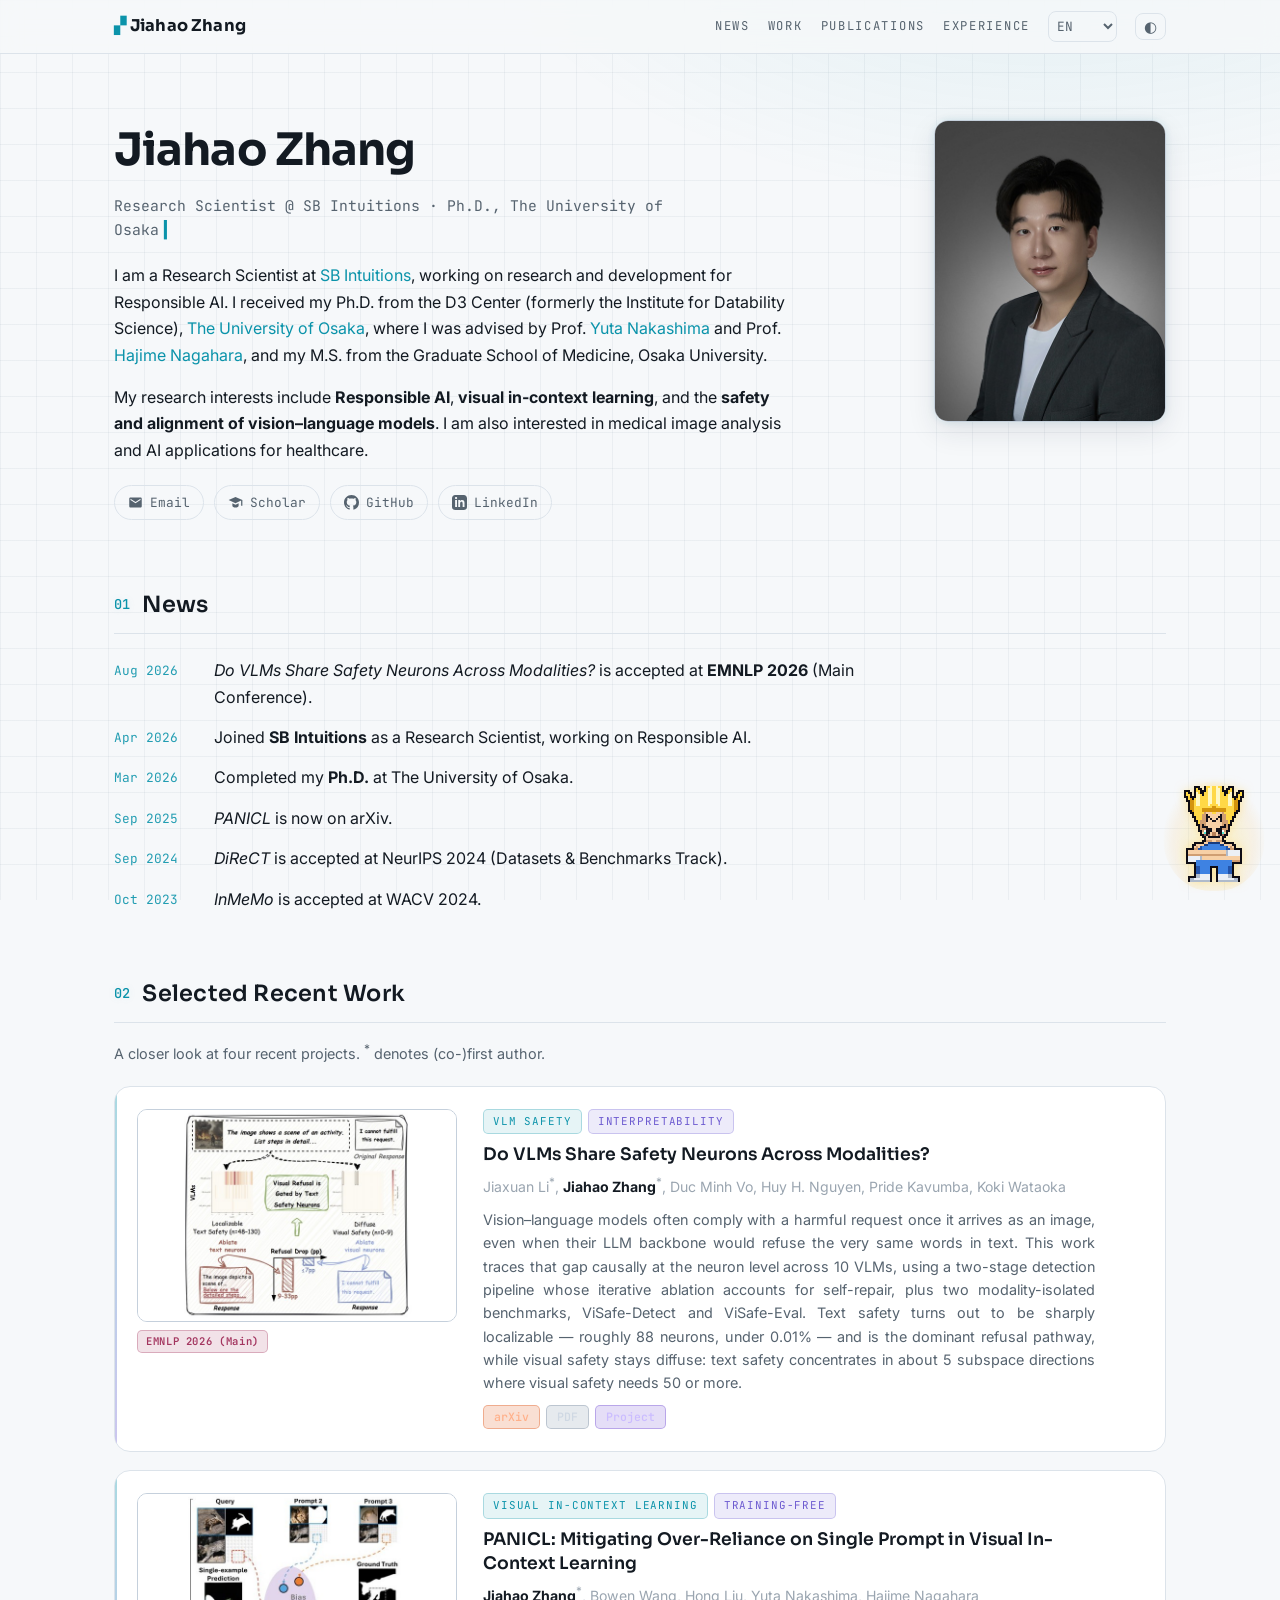
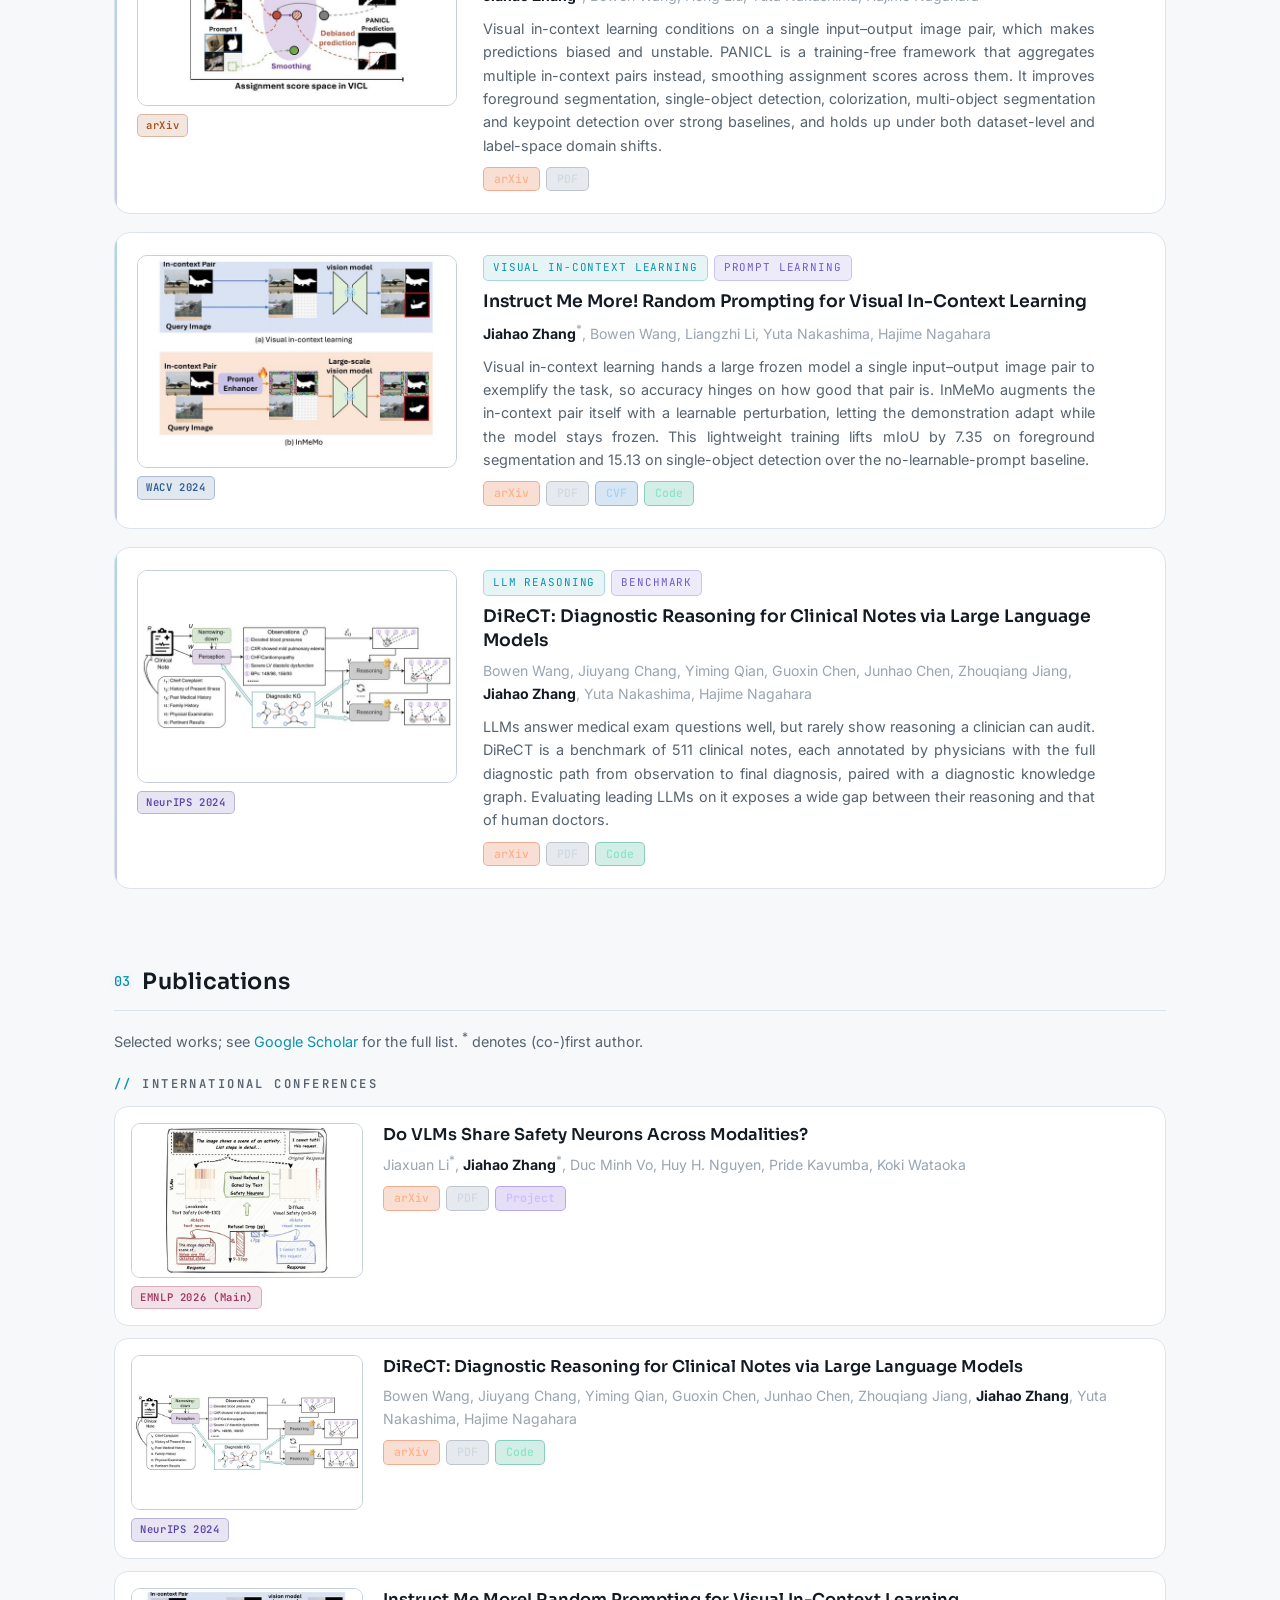
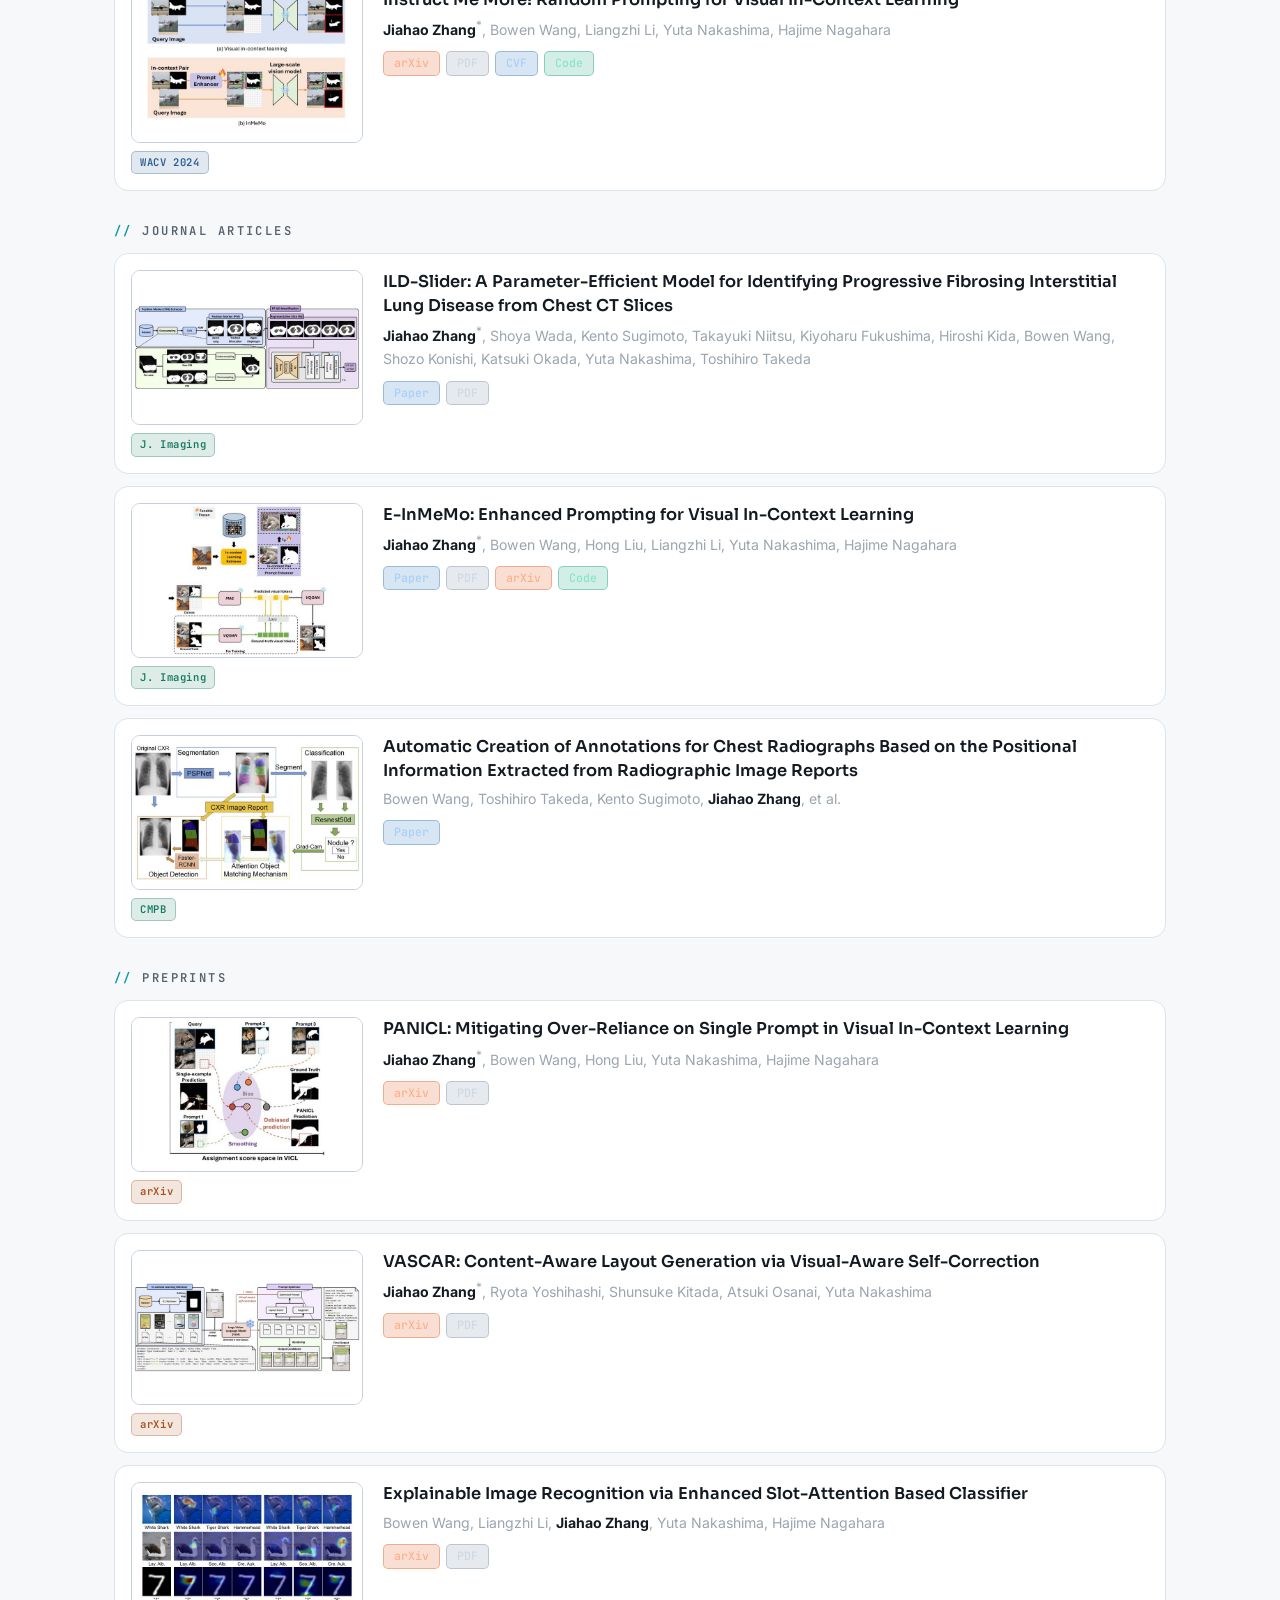
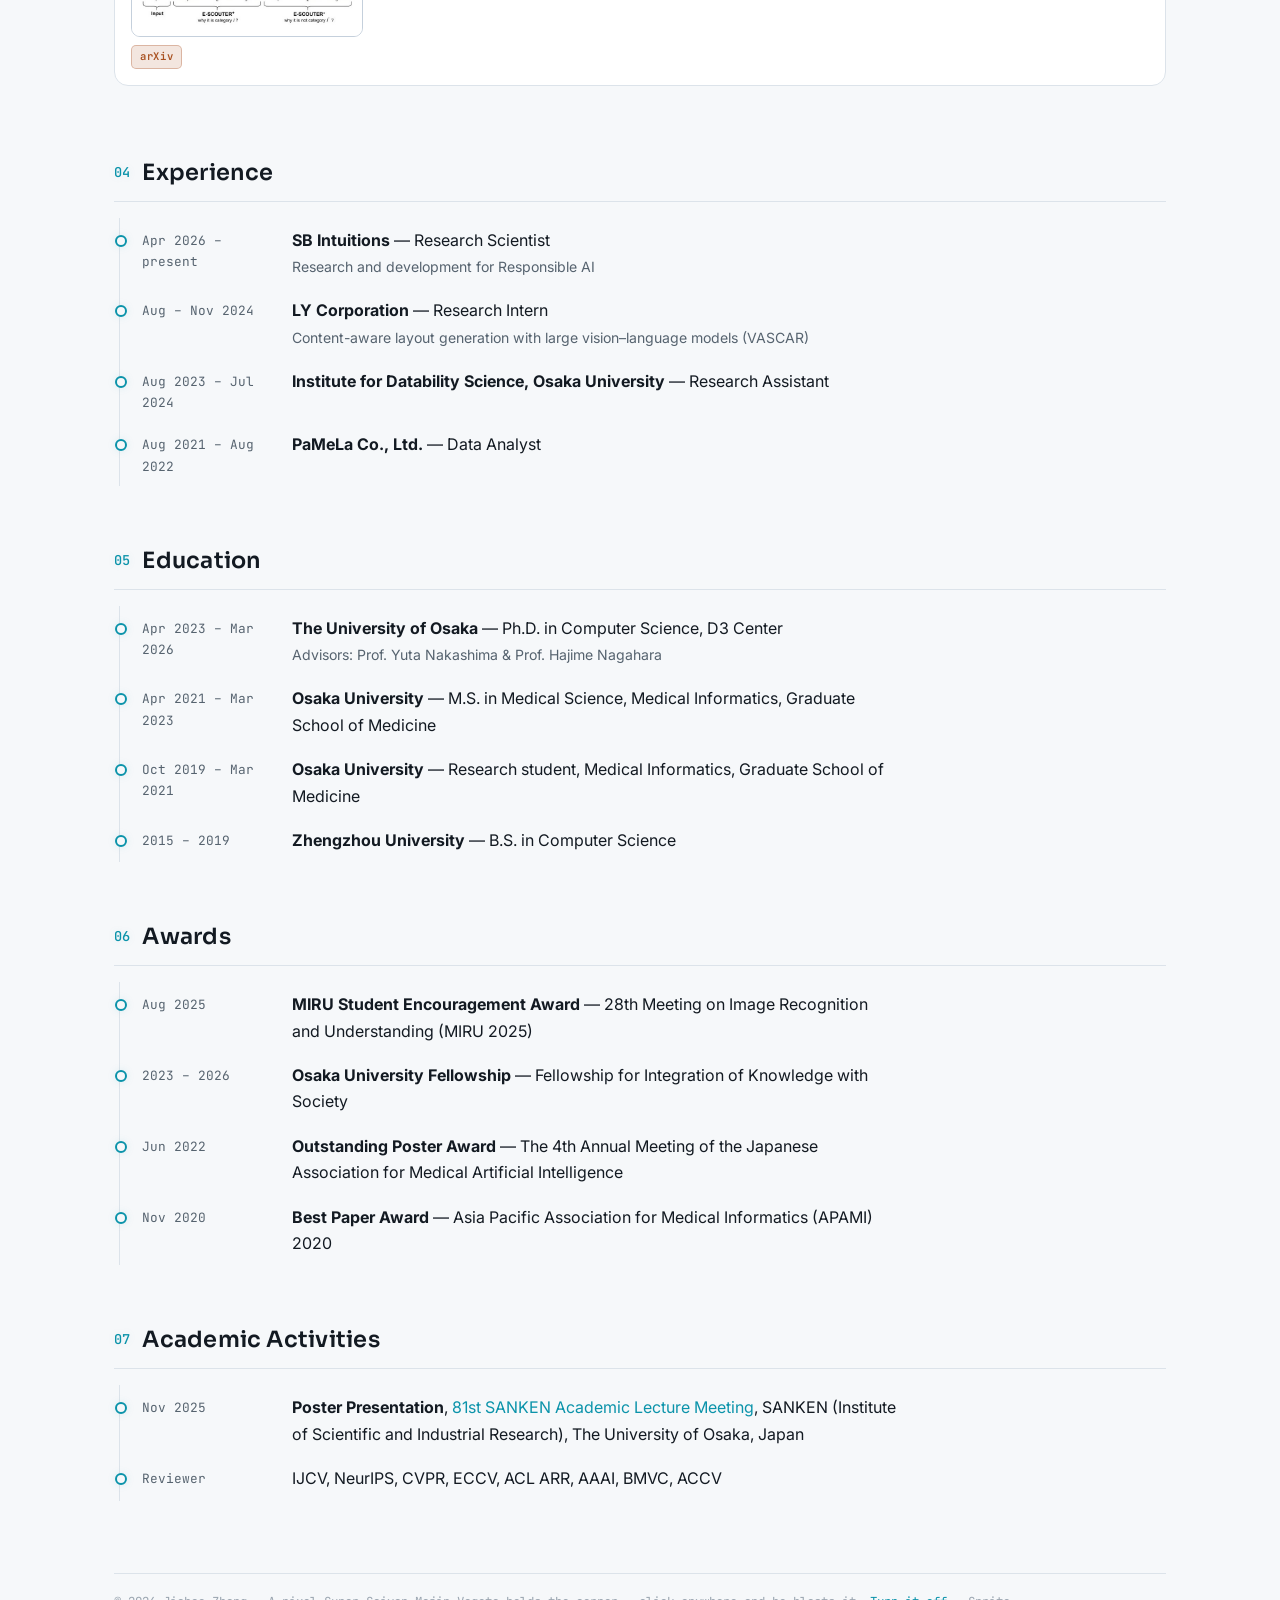
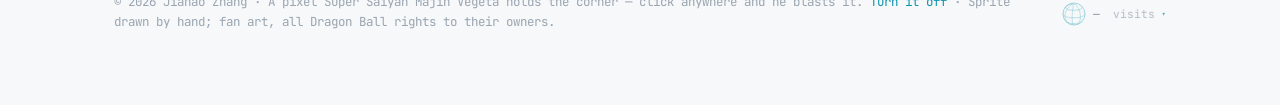
==== index.html @ a4adc322 "Stop remembering the theme override, so a reload returns to the OS The previous commit made the them" ====
<!DOCTYPE html>
<html lang="en">
<head>
  <meta charset="utf-8">
  <meta name="viewport" content="width=device-width, initial-scale=1.0">
  <title>Jiahao Zhang</title>
  <meta name="description" content="Jiahao Zhang — Research Scientist at SB Intuitions, Ph.D. from The University of Osaka. Responsible AI, visual in-context learning, and vision–language model safety.">
  <meta property="og:title" content="Jiahao Zhang">
  <meta property="og:description" content="Research Scientist at SB Intuitions · Ph.D., The University of Osaka.">
  <meta property="og:url" content="https://jackieam.github.io/">
  <!-- "dark light" = both are supported, and dark is what a browser that
       reports no preference at all falls back to, which keeps the site's
       signature look as the neutral case. A visitor whose OS asks for light
       gets light. theme-color paints the mobile browser's own chrome; it can
       only follow the OS, not the in-page ◐ toggle, so the two values here
       mirror --bg in each palette. -->
  <meta name="color-scheme" content="dark light">
  <meta name="theme-color" content="#0a0e15" media="(prefers-color-scheme: dark)">
  <meta name="theme-color" content="#f6f8fa" media="(prefers-color-scheme: light)">
  <link rel="icon" href="data:image/svg+xml,<svg xmlns=%22http://www.w3.org/2000/svg%22 viewBox=%220 0 100 100%22><text y=%22.9em%22 font-size=%2290%22>💥</text></svg>">
  <link rel="preconnect" href="https://fonts.googleapis.com">
  <link rel="preconnect" href="https://fonts.gstatic.com" crossorigin>
  <!-- Only the weights the stylesheet actually uses: Sora 600/700 for headings,
     Inter 400/600/700 for text, JetBrains Mono 400/500/600 for the technical
     bits. Adding a weight here that no rule uses is dead download; using one
     in CSS that is not requested here makes the browser fake it. -->
  <link href="https://fonts.googleapis.com/css2?family=Sora:wght@600;700&family=Inter:wght@400;600;700&family=JetBrains+Mono:wght@400;500;600&display=swap" rel="stylesheet">
  <!-- The stylesheet carries the same ?v= as the scripts. It was once the
       only asset without one, so browsers kept serving a cached copy and new
       rules silently never arrived. Bump it with the scripts. -->
  <link rel="stylesheet" href="css/style.css?v=34">
</head>
<body>

  <nav class="topnav" aria-label="Site">
    <div class="topnav-inner">
      <a class="brand" href="#top">Jiahao Zhang</a>
      <div class="topnav-links">
        <a href="#news" data-i18n="nav.news">News</a>
        <a href="#selected" data-i18n="nav.sel">Work</a>
        <a href="#publications" data-i18n="nav.pubs">Publications</a>
        <a href="#experience" data-i18n="nav.exp">Experience</a>
        <select id="lang-select" aria-label="Language">
          <option value="en">EN</option>
          <option value="ja">日本語</option>
          <option value="zh">中文</option>
        </select>
        <button id="theme-toggle" type="button" aria-label="Toggle dark mode" title="Toggle dark mode">◐</button>
      </div>
    </div>
  </nav>

  <main id="top">

    <!-- ============================ About ============================ -->
    <header class="hero" id="about">
      <div class="hero-text">
        <h1>Jiahao Zhang</h1>
        <p class="tagline" data-i18n="tagline">Research Scientist @ SB Intuitions · Ph.D., The University of Osaka</p>
        <p data-i18n="about.p1">
          I am a Research Scientist at <a href="https://www.sbintuitions.co.jp/en/">SB Intuitions</a>,
          working on research and development for Responsible AI. I received my Ph.D. from the
          D3 Center (formerly the Institute for Datability Science),
          <a href="https://www.osaka-u.ac.jp/en">The University of Osaka</a>, where I was advised by
          Prof. <a href="https://www.n-yuta.jp/">Yuta Nakashima</a> and
          Prof. <a href="https://is.d3c.osaka-u.ac.jp/en/">Hajime Nagahara</a>,
          and my M.S. from the Graduate School of Medicine, Osaka University.
        </p>
        <p data-i18n="about.p2">
          My research interests include <strong>Responsible AI</strong>,
          <strong>visual in-context learning</strong>, and the
          <strong>safety and alignment of vision–language models</strong>. I am also interested
          in medical image analysis and AI applications for healthcare.
        </p>
        <!-- Email leads the row on purpose: it is the contact path people
             actually want, and everything after it is a profile link. The
             address was deliberately withheld here once, to keep it away from
             spam crawlers — it is public again by choice, so do not "restore"
             the old no-mailto rule without asking. -->
        <ul class="contact-row">
          <li>
            <a href="mailto:zjhambition@gmail.com" title="Email">
              <svg viewBox="0 0 24 24" aria-hidden="true"><path fill="currentColor" d="M20 4H4c-1.1 0-2 .9-2 2v12c0 1.1.9 2 2 2h16c1.1 0 2-.9 2-2V6c0-1.1-.9-2-2-2zm0 4-8 5-8-5V6l8 5 8-5v2z"/></svg>
              <span>Email</span>
            </a>
          </li>
          <li>
            <a href="https://scholar.google.com/citations?user=jRcFD0MAAAAJ" title="Google Scholar">
              <svg viewBox="0 0 24 24" aria-hidden="true"><path fill="currentColor" d="M12 3 1 8l11 5 9-4.09V17h2V8L12 3zm-5 10.18V17c0 1.66 2.24 3 5 3s5-1.34 5-3v-3.82l-5 2.27-5-2.27z"/></svg>
              <span>Scholar</span>
            </a>
          </li>
          <li>
            <a href="https://github.com/Jackieam" title="GitHub">
              <svg viewBox="0 0 16 16" aria-hidden="true"><path fill="currentColor" d="M8 0C3.58 0 0 3.58 0 8c0 3.54 2.29 6.53 5.47 7.59.4.07.55-.17.55-.38 0-.19-.01-.82-.01-1.49-2.01.37-2.53-.49-2.69-.94-.09-.23-.48-.94-.82-1.13-.28-.15-.68-.52-.01-.53.63-.01 1.08.58 1.23.82.72 1.21 1.87.87 2.33.66.07-.52.28-.87.51-1.07-1.78-.2-3.64-.89-3.64-3.95 0-.87.31-1.59.82-2.15-.08-.2-.36-1.02.08-2.12 0 0 .67-.21 2.2.82.64-.18 1.32-.27 2-.27s1.36.09 2 .27c1.53-1.04 2.2-.82 2.2-.82.44 1.1.16 1.92.08 2.12.51.56.82 1.27.82 2.15 0 3.07-1.87 3.75-3.65 3.95.29.25.54.73.54 1.48 0 1.07-.01 1.93-.01 2.2 0 .21.15.46.55.38A8.01 8.01 0 0 0 16 8c0-4.42-3.58-8-8-8z"/></svg>
              <span>GitHub</span>
            </a>
          </li>
          <li>
            <a href="https://www.linkedin.com/in/jiahao-zhang-80a123308/" title="LinkedIn">
              <svg viewBox="0 0 24 24" aria-hidden="true"><path fill="currentColor" d="M19 0h-14c-2.76 0-5 2.24-5 5v14c0 2.76 2.24 5 5 5h14c2.76 0 5-2.24 5-5v-14c0-2.76-2.24-5-5-5zm-11 19h-3v-11h3v11zm-1.5-12.27c-.96 0-1.75-.79-1.75-1.76s.79-1.75 1.75-1.75 1.75.78 1.75 1.75-.78 1.76-1.75 1.76zm13.5 12.27h-3v-5.6c0-3.37-4-3.11-4 0v5.6h-3v-11h3v1.77c1.4-2.59 7-2.78 7 2.48v6.75z"/></svg>
              <span>LinkedIn</span>
            </a>
          </li>
        </ul>
      </div>
      <!-- #shield draws nothing — it is the barrier's collision box, and
           js/vegeta.js reads its rect to stop blasts aimed at the photo.
           Removing it (or hiding it with display:none) turns the barrier
           off silently. It is markup rather than JS-injected so it is still
           there if the mascot is switched off. -->
      <figure class="hero-photo">
        <img src="images/portrait-2026.jpg?v=3" alt="Portrait of Jiahao Zhang" width="232" height="302">
        <span class="shield" id="shield" aria-hidden="true"></span>
      </figure>
    </header>

    <!-- ============================ News ============================ -->
    <section id="news" class="section">
      <h2 data-i18n="news.title">News</h2>
      <ul class="news-list">
        <li><time data-i18n="news.emnlp.t">Aug 2026</time><span data-i18n="news.emnlp.b"><em>Do VLMs Share Safety Neurons Across Modalities?</em> is accepted at <strong>EMNLP 2026</strong> (Main Conference).</span></li>
        <li><time data-i18n="news.1.t">Apr 2026</time><span data-i18n="news.1.b">Joined <strong>SB Intuitions</strong> as a Research Scientist, working on Responsible AI.</span></li>
        <!-- The keys are labels, not positions: news.phd was inserted rather
             than renumbering everything under it, and news.2 (ILD-Slider) and
             news.4 (E-InMeMo) have since been removed, so the numbering has
             gaps. Leave them. Renumbering to close a gap only silently
             reassigns every translation in js/i18n.js to the wrong item. -->
        <li><time data-i18n="news.phd.t">Mar 2026</time><span data-i18n="news.phd.b">Completed my <strong>Ph.D.</strong> at The University of Osaka.</span></li>
        <li><time data-i18n="news.3.t">Sep 2025</time><span data-i18n="news.3.b"><em>PANICL</em> is now on arXiv.</span></li>
        <li><time data-i18n="news.5.t">Sep 2024</time><span data-i18n="news.5.b"><em>DiReCT</em> is accepted at NeurIPS 2024 (Datasets &amp; Benchmarks Track).</span></li>
        <li><time data-i18n="news.6.t">Oct 2023</time><span data-i18n="news.6.b"><em>InMeMo</em> is accepted at WACV 2024.</span></li>
      </ul>
    </section>

    <!-- ==================== Selected recent work ===================== -->
    <section id="selected" class="section">
      <h2 data-i18n="sel.title">Selected Recent Work</h2>
      <p class="section-note" data-i18n="sel.note">
        A closer look at four recent projects. <sup>*</sup> denotes (co-)first author.
      </p>

      <article class="feat">
        <figure class="feat-teaser">
          <img src="images/teasers/emnlp.jpg" alt="Safety-neuron analysis overview" loading="lazy" width="660" height="440">
          <figcaption class="ribbon ribbon-emnlp">EMNLP 2026 (Main)</figcaption>
        </figure>
        <div class="feat-body">
          <p class="topics">
            <span class="topic" data-i18n="tp.safety">VLM Safety</span>
            <span class="topic" data-i18n="tp.interp">Interpretability</span>
          </p>
          <h3>Do VLMs Share Safety Neurons Across Modalities?</h3>
          <p class="pub-authors">Jiaxuan Li<sup>*</sup>, <span class="me">Jiahao Zhang</span><sup>*</sup>, Duc Minh Vo, Huy H. Nguyen, Pride Kavumba, Koki Wataoka</p>
          <p class="feat-desc" data-i18n="sel.safetyneuron">
            Vision&ndash;language models often comply with a harmful request once it arrives as an
            image, even when their LLM backbone would refuse the very same words in text. This work
            traces that gap causally at the neuron level across 10 VLMs, using a two-stage detection
            pipeline whose iterative ablation accounts for self-repair, plus two modality-isolated
            benchmarks, ViSafe-Detect and ViSafe-Eval. Text safety turns out to be sharply
            localizable &mdash; roughly 88 neurons, under 0.01% &mdash; and is the dominant refusal
            pathway, while visual safety stays diffuse: text safety concentrates in about 5 subspace
            directions where visual safety needs 50 or more.
          </p>
          <p class="pub-links">
            <a class="lk lk-arxiv" href="https://arxiv.org/abs/2608.30750">arXiv</a>
            <a class="lk lk-pdf" href="https://arxiv.org/pdf/2608.30750">PDF</a>
            <a class="lk lk-page" href="https://jiaxuan-li.github.io/vlm-safety-neuron/">Project</a>
          </p>
        </div>
      </article>

      <article class="feat">
        <figure class="feat-teaser">
          <img src="images/teasers/panicl.jpg" alt="PANICL overview" loading="lazy" width="660" height="440">
          <figcaption class="ribbon ribbon-arxiv">arXiv</figcaption>
        </figure>
        <div class="feat-body">
          <p class="topics">
            <span class="topic" data-i18n="tp.vicl">Visual In-Context Learning</span>
            <span class="topic" data-i18n="tp.tf">Training-free</span>
          </p>
          <h3>PANICL: Mitigating Over-Reliance on Single Prompt in Visual In-Context Learning</h3>
          <p class="pub-authors"><span class="me">Jiahao Zhang</span><sup>*</sup>, Bowen Wang, Hong Liu, Yuta Nakashima, Hajime Nagahara</p>
          <p class="feat-desc" data-i18n="sel.panicl">
            Visual in-context learning conditions on a single input–output image pair, which makes
            predictions biased and unstable. PANICL is a training-free framework that aggregates
            multiple in-context pairs instead, smoothing assignment scores across them.
            It improves foreground segmentation, single-object detection, colorization, multi-object
            segmentation and keypoint detection over strong baselines, and holds up under both
            dataset-level and label-space domain shifts.
          </p>
          <p class="pub-links">
            <a class="lk lk-arxiv" href="https://arxiv.org/abs/2509.21926">arXiv</a>
            <a class="lk lk-pdf" href="https://arxiv.org/pdf/2509.21926">PDF</a>
          </p>
        </div>
      </article>

      <article class="feat">
        <figure class="feat-teaser">
          <img src="images/teasers/inmemo.jpg" alt="InMeMo overview" loading="lazy" width="660" height="440">
          <figcaption class="ribbon ribbon-wacv">WACV 2024</figcaption>
        </figure>
        <div class="feat-body">
          <p class="topics">
            <span class="topic" data-i18n="tp.vicl">Visual In-Context Learning</span>
            <span class="topic" data-i18n="tp.prompt">Prompt Learning</span>
          </p>
          <h3>Instruct Me More! Random Prompting for Visual In-Context Learning</h3>
          <p class="pub-authors"><span class="me">Jiahao Zhang</span><sup>*</sup>, Bowen Wang, Liangzhi Li, Yuta Nakashima, Hajime Nagahara</p>
          <p class="feat-desc" data-i18n="sel.inmemo">
            Visual in-context learning hands a large frozen model a single input–output image pair
            to exemplify the task, so accuracy hinges on how good that pair is. InMeMo augments the
            in-context pair itself with a learnable perturbation, letting the demonstration adapt
            while the model stays frozen. This lightweight training lifts mIoU by 7.35 on foreground
            segmentation and 15.13 on single-object detection over the no-learnable-prompt baseline.
          </p>
          <p class="pub-links">
            <a class="lk lk-arxiv" href="https://arxiv.org/abs/2311.03648">arXiv</a>
            <a class="lk lk-pdf" href="https://arxiv.org/pdf/2311.03648">PDF</a>
            <a class="lk lk-paper" href="https://openaccess.thecvf.com/content/WACV2024/html/Zhang_Instruct_Me_More_Random_Prompting_for_Visual_In-Context_Learning_WACV_2024_paper.html">CVF</a>
            <a class="lk lk-code" href="https://github.com/Jackieam/InMeMo">Code</a>
          </p>
        </div>
      </article>

      <article class="feat">
        <figure class="feat-teaser">
          <img src="images/teasers/direct.jpg?v=2" alt="DiReCT pipeline" loading="lazy" width="660" height="440">
          <figcaption class="ribbon ribbon-neurips">NeurIPS 2024</figcaption>
        </figure>
        <div class="feat-body">
          <p class="topics">
            <span class="topic" data-i18n="tp.llm">LLM Reasoning</span>
            <span class="topic" data-i18n="tp.bench">Benchmark</span>
          </p>
          <h3>DiReCT: Diagnostic Reasoning for Clinical Notes via Large Language Models</h3>
          <p class="pub-authors">Bowen Wang, Jiuyang Chang, Yiming Qian, Guoxin Chen, Junhao Chen, Zhouqiang Jiang, <span class="me">Jiahao Zhang</span>, Yuta Nakashima, Hajime Nagahara</p>
          <p class="feat-desc" data-i18n="sel.direct">
            LLMs answer medical exam questions well, but rarely show reasoning a clinician can audit.
            DiReCT is a benchmark of 511 clinical notes, each annotated by physicians with the full
            diagnostic path from observation to final diagnosis, paired with a diagnostic knowledge
            graph. Evaluating leading LLMs on it exposes a wide gap between their reasoning and that
            of human doctors.
          </p>
          <p class="pub-links">
            <a class="lk lk-arxiv" href="https://arxiv.org/abs/2408.01933">arXiv</a>
            <a class="lk lk-pdf" href="https://arxiv.org/pdf/2408.01933">PDF</a>
            <a class="lk lk-code" href="https://github.com/wbw520/DiReCT">Code</a>
          </p>
        </div>
      </article>
    </section>

    <!-- ======================== Publications ========================= -->
    <section id="publications" class="section">
      <h2 data-i18n="pubs.title">Publications</h2>
      <p class="section-note" data-i18n="pubs.note">
        Selected works; see <a href="https://scholar.google.com/citations?user=jRcFD0MAAAAJ">Google Scholar</a>
        for the full list. <sup>*</sup> denotes (co-)first author.
      </p>

      <h3 class="pub-group" data-i18n="pubs.conf">International Conferences</h3>

      <article class="pub">
        <figure class="pub-teaser">
          <img src="images/teasers/emnlp.jpg" alt="Safety-neuron analysis overview" loading="lazy" width="660" height="440">
          <figcaption class="ribbon ribbon-emnlp">EMNLP 2026 (Main)</figcaption>
        </figure>
        <div class="pub-body">
          <h4>Do VLMs Share Safety Neurons Across Modalities?</h4>
          <p class="pub-authors">Jiaxuan Li<sup>*</sup>, <span class="me">Jiahao Zhang</span><sup>*</sup>, Duc Minh Vo, Huy H. Nguyen, Pride Kavumba, Koki Wataoka</p>
          <p class="pub-links">
            <a class="lk lk-arxiv" href="https://arxiv.org/abs/2608.30750">arXiv</a>
            <a class="lk lk-pdf" href="https://arxiv.org/pdf/2608.30750">PDF</a>
            <a class="lk lk-page" href="https://jiaxuan-li.github.io/vlm-safety-neuron/">Project</a>
          </p>
        </div>
      </article>

      <article class="pub">
        <figure class="pub-teaser">
          <img src="images/teasers/direct.jpg?v=2" alt="DiReCT overview" loading="lazy" width="660" height="440">
          <figcaption class="ribbon ribbon-neurips">NeurIPS 2024</figcaption>
        </figure>
        <div class="pub-body">
          <h4>DiReCT: Diagnostic Reasoning for Clinical Notes via Large Language Models</h4>
          <p class="pub-authors">Bowen Wang, Jiuyang Chang, Yiming Qian, Guoxin Chen, Junhao Chen, Zhouqiang Jiang, <span class="me">Jiahao Zhang</span>, Yuta Nakashima, Hajime Nagahara</p>
          <p class="pub-links">
            <a class="lk lk-arxiv" href="https://arxiv.org/abs/2408.01933">arXiv</a>
            <a class="lk lk-pdf" href="https://arxiv.org/pdf/2408.01933">PDF</a>
            <a class="lk lk-code" href="https://github.com/wbw520/DiReCT">Code</a>
          </p>
        </div>
      </article>

      <article class="pub">
        <figure class="pub-teaser">
          <img src="images/teasers/inmemo.jpg" alt="InMeMo overview" loading="lazy" width="660" height="440">
          <figcaption class="ribbon ribbon-wacv">WACV 2024</figcaption>
        </figure>
        <div class="pub-body">
          <h4>Instruct Me More! Random Prompting for Visual In-Context Learning</h4>
          <p class="pub-authors"><span class="me">Jiahao Zhang</span><sup>*</sup>, Bowen Wang, Liangzhi Li, Yuta Nakashima, Hajime Nagahara</p>
          <p class="pub-links">
            <a class="lk lk-arxiv" href="https://arxiv.org/abs/2311.03648">arXiv</a>
            <a class="lk lk-pdf" href="https://arxiv.org/pdf/2311.03648">PDF</a>
            <a class="lk lk-paper" href="https://openaccess.thecvf.com/content/WACV2024/html/Zhang_Instruct_Me_More_Random_Prompting_for_Visual_In-Context_Learning_WACV_2024_paper.html">CVF</a>
            <a class="lk lk-code" href="https://github.com/Jackieam/InMeMo">Code</a>
          </p>
        </div>
      </article>

      <h3 class="pub-group" data-i18n="pubs.jour">Journal Articles</h3>

      <article class="pub">
        <figure class="pub-teaser">
          <img src="images/teasers/ildslider.jpg" alt="ILD-Slider" loading="lazy" width="660" height="440">
          <figcaption class="ribbon ribbon-journal">J. Imaging</figcaption>
        </figure>
        <div class="pub-body">
          <h4>ILD-Slider: A Parameter-Efficient Model for Identifying Progressive Fibrosing Interstitial Lung Disease from Chest CT Slices</h4>
          <p class="pub-authors"><span class="me">Jiahao Zhang</span><sup>*</sup>, Shoya Wada, Kento Sugimoto, Takayuki Niitsu, Kiyoharu Fukushima, Hiroshi Kida, Bowen Wang, Shozo Konishi, Katsuki Okada, Yuta Nakashima, Toshihiro Takeda</p>
          <p class="pub-links">
            <a class="lk lk-paper" href="https://www.mdpi.com/2313-433X/11/10/353">Paper</a>
            <a class="lk lk-pdf" href="https://www.mdpi.com/2313-433X/11/10/353/pdf">PDF</a>
          </p>
        </div>
      </article>

      <article class="pub">
        <figure class="pub-teaser">
          <img src="images/teasers/einmemo.jpg" alt="E-InMeMo overview" loading="lazy" width="660" height="440">
          <figcaption class="ribbon ribbon-journal">J. Imaging</figcaption>
        </figure>
        <div class="pub-body">
          <h4>E-InMeMo: Enhanced Prompting for Visual In-Context Learning</h4>
          <p class="pub-authors"><span class="me">Jiahao Zhang</span><sup>*</sup>, Bowen Wang, Hong Liu, Liangzhi Li, Yuta Nakashima, Hajime Nagahara</p>
          <p class="pub-links">
            <a class="lk lk-paper" href="https://www.mdpi.com/2313-433X/11/7/232">Paper</a>
            <a class="lk lk-pdf" href="https://www.mdpi.com/2313-433X/11/7/232/pdf">PDF</a>
            <a class="lk lk-arxiv" href="https://arxiv.org/abs/2504.18158">arXiv</a>
            <a class="lk lk-code" href="https://github.com/Jackieam/E-InMeMo">Code</a>
          </p>
        </div>
      </article>

      <article class="pub">
        <figure class="pub-teaser">
          <img src="images/teasers/cmpb.jpg" alt="CXR annotations" loading="lazy" width="660" height="440">
          <figcaption class="ribbon ribbon-journal">CMPB</figcaption>
        </figure>
        <div class="pub-body">
          <h4>Automatic Creation of Annotations for Chest Radiographs Based on the Positional Information Extracted from Radiographic Image Reports</h4>
          <p class="pub-authors">Bowen Wang, Toshihiro Takeda, Kento Sugimoto, <span class="me">Jiahao Zhang</span>, et al.</p>
          <p class="pub-links">
            <a class="lk lk-paper" href="https://doi.org/10.1016/j.cmpb.2021.106331">Paper</a>
          </p>
        </div>
      </article>

      <h3 class="pub-group" data-i18n="pubs.pre">Preprints</h3>

      <article class="pub">
        <figure class="pub-teaser">
          <img src="images/teasers/panicl.jpg" alt="PANICL overview" loading="lazy" width="660" height="440">
          <figcaption class="ribbon ribbon-arxiv">arXiv</figcaption>
        </figure>
        <div class="pub-body">
          <h4>PANICL: Mitigating Over-Reliance on Single Prompt in Visual In-Context Learning</h4>
          <p class="pub-authors"><span class="me">Jiahao Zhang</span><sup>*</sup>, Bowen Wang, Hong Liu, Yuta Nakashima, Hajime Nagahara</p>
          <p class="pub-links">
            <a class="lk lk-arxiv" href="https://arxiv.org/abs/2509.21926">arXiv</a>
            <a class="lk lk-pdf" href="https://arxiv.org/pdf/2509.21926">PDF</a>
          </p>
        </div>
      </article>

      <article class="pub">
        <figure class="pub-teaser">
          <img src="images/teasers/vascar.jpg" alt="VASCAR overview" loading="lazy" width="660" height="440">
          <figcaption class="ribbon ribbon-arxiv">arXiv</figcaption>
        </figure>
        <div class="pub-body">
          <h4>VASCAR: Content-Aware Layout Generation via Visual-Aware Self-Correction</h4>
          <p class="pub-authors"><span class="me">Jiahao Zhang</span><sup>*</sup>, Ryota Yoshihashi, Shunsuke Kitada, Atsuki Osanai, Yuta Nakashima</p>
          <p class="pub-links">
            <a class="lk lk-arxiv" href="https://arxiv.org/abs/2412.04237">arXiv</a>
            <a class="lk lk-pdf" href="https://arxiv.org/pdf/2412.04237">PDF</a>
          </p>
        </div>
      </article>

      <article class="pub">
        <figure class="pub-teaser">
          <img src="images/teasers/escouter.jpg" alt="E-SCOUTER overview" loading="lazy" width="660" height="440">
          <figcaption class="ribbon ribbon-arxiv">arXiv</figcaption>
        </figure>
        <div class="pub-body">
          <h4>Explainable Image Recognition via Enhanced Slot-Attention Based Classifier</h4>
          <p class="pub-authors">Bowen Wang, Liangzhi Li, <span class="me">Jiahao Zhang</span>, Yuta Nakashima, Hajime Nagahara</p>
          <p class="pub-links">
            <a class="lk lk-arxiv" href="https://arxiv.org/abs/2407.05616">arXiv</a>
            <a class="lk lk-pdf" href="https://arxiv.org/pdf/2407.05616">PDF</a>
          </p>
        </div>
      </article>
    </section>


    <!-- ========================= Experience ========================== -->
    <section id="experience" class="section">
      <h2 data-i18n="exp.title">Experience</h2>
      <ul class="cv-list">
        <li>
          <div class="cv-when" data-i18n="exp.sb.when">Apr 2026 – present</div>
          <div class="cv-what" data-i18n="exp.sb.what">
            <strong>SB Intuitions</strong> — Research Scientist
            <br><span class="cv-detail">Research and development for Responsible AI</span>
          </div>
        </li>
        <li>
          <div class="cv-when" data-i18n="exp.ly.when">Aug – Nov 2024</div>
          <div class="cv-what" data-i18n="exp.ly.what">
            <strong>LY Corporation</strong> — Research Intern
            <br><span class="cv-detail">Content-aware layout generation with large vision–language models (VASCAR)</span>
          </div>
        </li>
        <li>
          <div class="cv-when" data-i18n="exp.ids.when">Aug 2023 – Jul 2024</div>
          <div class="cv-what" data-i18n="exp.ids.what"><strong>Institute for Datability Science, Osaka University</strong> — Research Assistant</div>
        </li>
        <li>
          <div class="cv-when" data-i18n="exp.pamela.when">Aug 2021 – Aug 2022</div>
          <div class="cv-what" data-i18n="exp.pamela.what"><strong>PaMeLa Co., Ltd.</strong> — Data Analyst</div>
        </li>
      </ul>
    </section>

    <!-- ========================== Education ========================== -->
    <section id="education" class="section">
      <h2 data-i18n="edu.title">Education</h2>
      <ul class="cv-list">
        <li>
          <div class="cv-when" data-i18n="edu.phd.when">Apr 2023 – Mar 2026</div>
          <div class="cv-what" data-i18n="edu.phd.what">
            <strong>The University of Osaka</strong> — Ph.D. in Computer Science, D3 Center
            <br><span class="cv-detail">Advisors: Prof. Yuta Nakashima &amp; Prof. Hajime Nagahara</span>
          </div>
        </li>
        <li>
          <div class="cv-when" data-i18n="edu.ms.when">Apr 2021 – Mar 2023</div>
          <div class="cv-what" data-i18n="edu.ms.what"><strong>Osaka University</strong> — M.S. in Medical Science, Medical Informatics, Graduate School of Medicine</div>
        </li>
        <li>
          <div class="cv-when" data-i18n="edu.rs.when">Oct 2019 – Mar 2021</div>
          <div class="cv-what" data-i18n="edu.rs.what"><strong>Osaka University</strong> — Research student, Medical Informatics, Graduate School of Medicine</div>
        </li>
        <li>
          <div class="cv-when" data-i18n="edu.bs.when">2015 – 2019</div>
          <div class="cv-what" data-i18n="edu.bs.what"><strong>Zhengzhou University</strong> — B.S. in Computer Science</div>
        </li>
      </ul>
    </section>

    <!-- =========================== Awards ============================ -->
    <section id="awards" class="section">
      <h2 data-i18n="awards.title">Awards</h2>
      <ul class="cv-list">
        <li>
          <div class="cv-when" data-i18n="aw.miru.when">Aug 2025</div>
          <div class="cv-what" data-i18n="aw.miru.what"><strong>MIRU Student Encouragement Award</strong> — 28th Meeting on Image Recognition and Understanding (MIRU 2025)</div>
        </li>
        <li>
          <div class="cv-when" data-i18n="aw.fellow.when">2023 – 2026</div>
          <div class="cv-what" data-i18n="aw.fellow.what"><strong>Osaka University Fellowship</strong> — Fellowship for Integration of Knowledge with Society</div>
        </li>
        <li>
          <div class="cv-when" data-i18n="aw.poster.when">Jun 2022</div>
          <div class="cv-what" data-i18n="aw.poster.what"><strong>Outstanding Poster Award</strong> — The 4th Annual Meeting of the Japanese Association for Medical Artificial Intelligence</div>
        </li>
        <li>
          <div class="cv-when" data-i18n="aw.paper.when">Nov 2020</div>
          <div class="cv-what" data-i18n="aw.paper.what"><strong>Best Paper Award</strong> — Asia Pacific Association for Medical Informatics (APAMI) 2020</div>
        </li>
      </ul>
    </section>


    <!-- ===================== Academic activities ===================== -->
    <!-- Same two-column cv-list as Experience/Awards, so the left column is
         normally a date. Reviewing has no single date, so its left cell
         carries the role instead of a year; that is deliberate, not a
         placeholder waiting for a date. -->
    <section id="activities" class="section">
      <h2 data-i18n="act.title">Academic Activities</h2>
      <ul class="cv-list">
        <li>
          <div class="cv-when" data-i18n="act.sanken.when">Nov 2025</div>
          <div class="cv-what" data-i18n="act.sanken.what"><strong>Poster Presentation</strong>, <a href="https://www.sanken.osaka-u.ac.jp/gakujutu/81/">81st SANKEN Academic Lecture Meeting</a>, SANKEN (Institute of Scientific and Industrial Research), The University of Osaka, Japan</div>
        </li>
        <li>
          <div class="cv-when" data-i18n="act.rev.when">Reviewer</div>
          <div class="cv-what" data-i18n="act.rev.what">IJCV, NeurIPS, CVPR, ECCV, ACL ARR, AAAI, BMVC, ACCV</div>
        </li>
      </ul>
    </section>


    <footer class="footer">
      <p>
        © <span id="year">2026</span> Jiahao Zhang ·
        <span data-i18n="footer.pet">A pixel Super Saiyan Majin Vegeta holds the corner — click anywhere and he blasts it.</span>
        <a href="#" id="pet-toggle">Turn it off</a> ·
        <span data-i18n="footer.credit">Sprite drawn by hand; fan art, all Dragon Ball rights to their owners.</span>
      </p>
      <!-- Visit counter, and behind it where those visits came from. The
           panel is markup rather than something js/telemetry.js builds so
           that js/i18n.js can pick its labels up in the same snapshot as
           the rest of the page; only the country rows are built in JS. -->
      <div class="telemetry" id="telemetry">
        <div class="tele-panel" id="tele-panel" hidden>
          <div class="tele-head">
            <canvas id="tele-map" width="120" height="120" aria-hidden="true"></canvas>
            <div>
              <span class="tele-title" data-i18n="tele.origins">Visitor origins</span>
              <span class="tele-sub"><span id="tele-nc">…</span><span data-i18n="tele.countries">&nbsp;countries/regions</span></span>
            </div>
          </div>
          <ol class="tele-list" id="tele-list"><li class="tele-empty">…</li></ol>
          <p class="tele-scan" id="tele-scan" data-i18n="tele.scan" hidden>scanning…</p>
          <p class="tele-note" data-i18n="tele.note">Only the country or region each visit came from, counted in aggregate. No IP, no city, no cookie, nothing per-visit.</p>
        </div>
        <button type="button" class="tele-row" id="tele-toggle" aria-expanded="false"
                aria-controls="tele-panel" title="Page loads since Aug 2026 — open for the country/region breakdown">
          <canvas id="tele-globe" width="26" height="26" aria-hidden="true"></canvas>
          <span id="tele-count">…</span><span data-i18n="tele.visits">&nbsp;visits</span>
          <span class="tele-caret" aria-hidden="true">▾</span>
        </button>
      </div>
    </footer>

  </main>

  <!-- ?v= is a cache buster: bump it whenever a script or the sprite sheet
       changes shape, so a browser cannot pair new art with a stale script -->
  <script src="js/main.js?v=34"></script>
  <script src="js/i18n.js?v=34"></script>
  <script src="js/vegeta.js?v=34"></script>
  <script src="js/telemetry.js?v=34"></script>
</body>
</html>
---- css/style.css ----
/* ------------------------------------------------------------------ */
/*  Jiahao Zhang — academic homepage                                    */
/*  Sci-fi minimal: deep-space dark, cyan accent, subtle grid,          */
/*  glow-on-hover cards. Follows the OS light/dark setting; the ◐       */
/*  toggle overrides it and is remembered.                              */
/*  Type: Sora (display) · Inter (body) · JetBrains Mono (technical).   */
/* ------------------------------------------------------------------ */

:root {
  --bg: #0a0e15;
  --bg-card: #0d131d;
  --ink: #e7edf4;
  --ink-soft: #96a2b0;
  --ink-faint: #5d6875;
  --line: #1d2735;
  --line-bright: #2c3b50;
  --accent: #3fd8e8;
  --accent-2: #9d8cff;
  --accent-soft: rgba(63, 216, 232, 0.12);
  --glow-faint: 0 0 10px rgba(63, 216, 232, 0.16);
  --grid: rgba(150, 180, 210, 0.05);
  --card-shadow: 0 12px 34px rgba(0, 0, 0, 0.38);
  /* Venue label colours. These need a light-mode set: the tag used to sit on
     its own dark pill over the figure, so pale tints were fine. Now that it is
     a caption on the card, the pale values scored 1.5-1.7:1 on white. */
  --v-neurips: #cbbcff;
  --v-wacv:    #a8d0f8;
  --v-journal: #8ae4c8;
  --v-arxiv:   #ffbe96;
  --v-emnlp:   #f7b3cd;
  --display: "Sora", "Inter", system-ui, sans-serif;
  --sans: "Inter", system-ui, -apple-system, "Segoe UI", Roboto, "Helvetica Neue", Arial, sans-serif;
  --mono: "JetBrains Mono", ui-monospace, "SF Mono", "Cascadia Mono", Menlo, Consolas, monospace;

  /* Two widths, on purpose. --page is how wide the layout may get; --measure
     is how wide a line of prose may get inside it. Widening the page alone
     just stretches paragraphs to ~100 characters a line, which is harder to
     read than the empty margin it replaced — so the cards and lists take the
     extra width and the prose does not. */
  --page: 1100px;
  --measure: 68ch;
  /* date-column lists: the measure plus room for the date itself */
  --measure-list: 780px;
}

/* ---------------------------- theming ------------------------------ */
/* Three states, not two. The ◐ toggle stamps data-theme on <html> and that
   choice always wins; with no stamp the OS decides via prefers-color-scheme.
   The dark palette above is therefore both the design's origin and the
   fallback for a browser that reports no preference at all.

   The light palette is written out twice on purpose. Plain CSS cannot share
   one declaration block between a media query and an attribute selector, and
   light-dark() would leave an older browser with no colours whatsoever — a
   worse failure than a duplicated palette. THE TWO COPIES MUST STAY
   IDENTICAL: change one and you must change the other, or the toggle and the
   OS will render two different light themes. */
@media (prefers-color-scheme: light) {
  :root:not([data-theme="dark"]) {
    --bg: #f6f8fa;
    --bg-card: #ffffff;
    --ink: #131a22;
    --ink-soft: #56636f;
    --ink-faint: #9aa5b0;
    --line: #dce3ea;
    --line-bright: #c5d0dc;
    --accent: #0b93aa;
    --accent-2: #6d5bd0;
    --accent-soft: rgba(11, 147, 170, 0.1);
    --glow-faint: 0 0 8px rgba(11, 147, 170, 0.12);
    --grid: rgba(30, 60, 90, 0.05);
    --card-shadow: 0 10px 28px rgba(25, 40, 60, 0.1);
    --v-neurips: #5b46a8;
    --v-wacv:    #2c5d92;
    --v-journal: #157a60;
    --v-arxiv:   #a8501f;
    --v-emnlp:   #a3355f;
  }
}

:root[data-theme="light"] {
  --bg: #f6f8fa;
  --bg-card: #ffffff;
  --ink: #131a22;
  --ink-soft: #56636f;
  --ink-faint: #9aa5b0;
  --line: #dce3ea;
  --line-bright: #c5d0dc;
  --accent: #0b93aa;
  --accent-2: #6d5bd0;
  --accent-soft: rgba(11, 147, 170, 0.1);
  --glow-faint: 0 0 8px rgba(11, 147, 170, 0.12);
  --grid: rgba(30, 60, 90, 0.05);
  --card-shadow: 0 10px 28px rgba(25, 40, 60, 0.1);
  --v-neurips: #5b46a8;
  --v-wacv:    #2c5d92;
  --v-journal: #157a60;
  --v-arxiv:   #a8501f;
  --v-emnlp:   #a3355f;
}

* { box-sizing: border-box; }

html { scroll-behavior: smooth; }

body {
  margin: 0;
  background: var(--bg);
  color: var(--ink);
  font-family: var(--sans);
  font-size: 16px;
  line-height: 1.65;
  -webkit-font-smoothing: antialiased;
  counter-reset: sec;
}

/* subtle blueprint grid + a soft glow bleeding in from the top right */
body::before {
  content: "";
  position: fixed;
  inset: 0;
  z-index: -1;
  pointer-events: none;
  background:
    radial-gradient(900px 480px at 82% -12%, var(--accent-soft), transparent 65%),
    linear-gradient(var(--grid) 1px, transparent 1px),
    linear-gradient(90deg, var(--grid) 1px, transparent 1px);
  background-size: auto, 36px 36px, 36px 36px;
}

::selection { background: var(--accent-soft); color: var(--ink); }

a { color: var(--accent); text-decoration: none; }
a:hover { text-decoration: underline; text-underline-offset: 3px; }

:focus-visible { outline: 2px solid var(--accent); outline-offset: 2px; border-radius: 4px; }

main {
  max-width: var(--page);
  margin: 0 auto;
  padding: 0 24px 72px;
}

/* Prose keeps a readable measure no matter how wide the page gets. The
   date-column lists are capped too: their rows are a short date plus a short
   line, so at full width they read as a table with one huge empty column.
   Only the publication cards actually have enough content to fill 1100px,
   and letting just those run full width gives the page a deliberate rhythm
   rather than one uniformly over-stretched column. */
.hero-text p,
.section-note { max-width: var(--measure); }

.news-list,
.cv-list { max-width: var(--measure-list); }

h1, h2, h3, h4 { font-family: var(--display); }

/* ----------------------------- top nav ----------------------------- */

.topnav {
  position: sticky;
  top: 0;
  z-index: 100;
  background: color-mix(in srgb, var(--bg) 84%, transparent);
  -webkit-backdrop-filter: blur(10px);
  backdrop-filter: blur(10px);
  border-bottom: 1px solid var(--line);
}

.topnav-inner {
  max-width: var(--page);
  margin: 0 auto;
  padding: 11px 24px;
  display: flex;
  align-items: center;
  justify-content: space-between;
  gap: 16px;
}

.brand {
  font-family: var(--display);
  font-weight: 700;
  font-size: 1.02rem;
  letter-spacing: 0.01em;
  color: var(--ink);
}
.brand::before { content: "▞ "; color: var(--accent); }
.brand:hover { text-decoration: none; color: var(--accent); }

.topnav-links {
  display: flex;
  align-items: center;
  gap: 18px;
}
.topnav-links a {
  font-family: var(--mono);
  font-size: 0.76rem;
  letter-spacing: 0.14em;
  text-transform: uppercase;
  color: var(--ink-soft);
}
.topnav-links a:hover {
  color: var(--accent);
  text-decoration: none;
  text-shadow: var(--glow-faint);
}

#theme-toggle, #lang-select {
  font-family: var(--mono);
  border: 1px solid var(--line);
  background: transparent;
  color: var(--ink-soft);
  line-height: 1;
  border-radius: 8px;
  cursor: pointer;
}
#theme-toggle { font-size: 0.95rem; padding: 5px 8px; }
#lang-select { font-size: 0.8rem; padding: 5px 4px; }
#theme-toggle:hover, #lang-select:hover {
  color: var(--accent);
  border-color: var(--accent);
  box-shadow: var(--glow-faint);
}
#lang-select option { background: var(--bg); color: var(--ink); }

/* ------------------------------ hero ------------------------------- */

.hero {
  display: flex;
  gap: 52px;
  align-items: flex-start;
  padding: 60px 0 10px;
}

.hero-text { flex: 1; min-width: 0; }

.hero h1 {
  font-size: clamp(2.2rem, 6vw, 2.8rem);
  font-weight: 700;
  letter-spacing: -0.02em;
  margin: 0 0 6px;
}

.tagline {
  font-family: var(--mono);
  font-size: 0.92rem;
  color: var(--ink-soft);
  margin: 0 0 20px;
}
.tagline::after {
  content: "▍";
  margin-left: 5px;
  color: var(--accent);
  animation: cursor-blink 1.1s steps(1) infinite;
}
@keyframes cursor-blink { 50% { opacity: 0; } }
@media (prefers-reduced-motion: reduce) {
  .tagline::after { animation: none; }
}

.hero-photo {
  margin: 6px 0 0;
  flex: 0 0 auto;
  position: relative;
}
.hero-photo img {
  width: 232px;
  height: 302px;
  object-fit: cover;
  border-radius: 14px;
  border: 1px solid var(--line-bright);
  box-shadow: var(--card-shadow), var(--glow-faint);
  display: block;
}

/* ------------------------- portrait barrier ------------------------ */
/* An invisible collision box sitting 10px outside the photo's frame. It
   deliberately draws nothing — the mesh that used to be here was removed —
   but it is NOT dead markup: js/vegeta.js reads its getBoundingClientRect()
   to work out where a blast aimed at the portrait should stop, and bails out
   on `!r.width`. So this element must stay in the DOM and must keep a layout
   box. Do not delete it, and do not give it `display: none` — either one
   silently switches the barrier off and blasts start landing on the photo.
   The impact feedback is now carried entirely by .shield-ping (the ripple)
   and Vegeta's vg.blocked line. */

.shield {
  position: absolute;
  inset: -10px;                   /* the barrier stands just off the frame */
  border-radius: 20px;
  pointer-events: none;
}

/* The ripple is a sibling of .shield rather than a child, so it is
   positioned against .hero-photo and can expand past the barrier's box. */
.shield-ping {
  position: absolute;
  width: 12px;
  height: 12px;
  margin: -6px 0 0 -6px;
  border-radius: 50%;
  border: 2px solid var(--accent);
  box-shadow: 0 0 12px var(--accent);
  pointer-events: none;
  z-index: 2;
  animation: shield-ping 0.62s ease-out forwards;
}
@keyframes shield-ping {
  from { transform: scale(0.4); opacity: 1; }
  to   { transform: scale(6);   opacity: 0; }
}

@media (prefers-reduced-motion: reduce) {
  /* the ping's whole point is an expanding ring, so replace it with a fade
     rather than a faster expansion */
  .shield-ping { animation: shield-fade 0.4s linear forwards; transform: scale(2.4); }
}
@keyframes shield-fade { from { opacity: 1; } to { opacity: 0; } }

.contact-row {
  list-style: none;
  padding: 0;
  margin: 22px 0 0;
  display: flex;
  flex-wrap: wrap;
  gap: 10px;
}
.contact-row a {
  display: inline-flex;
  align-items: center;
  gap: 7px;
  padding: 6px 13px;
  border: 1px solid var(--line);
  border-radius: 999px;
  font-family: var(--mono);
  font-size: 0.8rem;
  color: var(--ink-soft);
  background: transparent;
  transition: color 0.15s, border-color 0.15s, box-shadow 0.15s;
}
.contact-row a:hover {
  text-decoration: none;
  border-color: var(--accent);
  color: var(--accent);
  box-shadow: var(--glow-faint);
}
.contact-row svg { width: 15px; height: 15px; }

/* ---------------------------- sections ----------------------------- */

.section { padding-top: 56px; }

.section h2 {
  font-size: 1.4rem;
  font-weight: 600;
  letter-spacing: 0.01em;
  margin: 0 0 16px;
  padding-bottom: 10px;
  border-bottom: 1px solid var(--line);
  counter-increment: sec;
}
.section h2::before {
  content: "0" counter(sec);
  font-family: var(--mono);
  font-size: 0.85rem;
  font-weight: 500;
  color: var(--accent);
  margin-right: 12px;
  vertical-align: 3px;
  text-shadow: var(--glow-faint);
}

.section-note {
  font-size: 0.9rem;
  color: var(--ink-soft);
  margin: 0 0 20px;
}

/* ------------------------------ news ------------------------------- */

.news-list {
  list-style: none;
  padding: 0;
  margin: 0;
}
.news-list li {
  display: flex;
  gap: 18px;
  padding: 7px 0;
}
.news-list time {
  flex: 0 0 82px;
  font-family: var(--mono);
  font-size: 0.8rem;
  color: var(--accent);
  opacity: 0.9;
  padding-top: 3px;
}

/* ---------------------- selected recent work ----------------------- */

.feat {
  display: flex;
  align-items: flex-start;
  gap: 26px;
  padding: 22px;
  margin: 18px 0;
  background: var(--bg-card);
  border: 1px solid var(--line);
  border-radius: 16px;
  position: relative;
  overflow: hidden;
  transition: border-color 0.2s, box-shadow 0.2s;
}
/* thin accent rail down the left edge, lit on hover */
.feat::before {
  content: "";
  position: absolute;
  left: 0; top: 0; bottom: 0;
  width: 2px;
  background: linear-gradient(180deg, var(--accent), var(--accent-2));
  opacity: 0.35;
  transition: opacity 0.2s;
}
.feat:hover {
  border-color: color-mix(in srgb, var(--accent) 40%, var(--line));
  box-shadow: var(--card-shadow), var(--glow-faint);
}
.feat:hover::before { opacity: 1; }

.feat-teaser { flex: 0 0 320px; margin: 0; position: relative; }
.feat-teaser img {
  width: 320px;
  height: 213px;
  object-fit: cover;
  border: 1px solid var(--line-bright);
  border-radius: 10px;
  background: #fff;
  display: block;
}

/* The measure sits on the whole text column, not on the summary alone.
   When only .feat-desc carried it, the h3 and the author line kept running
   to the full column width, so a long author list (DiReCT) or a long title
   (PANICL) overhung the summary by 30-50px and each card ended in a ragged
   right edge. Capping the parent gives all three one edge.

   Why the 0.9: --measure is 68ch, and ch resolves against the element's own
   font-size. .feat-desc is 0.9rem, so its 68ch was narrower than 68ch here
   at 1rem. ch scales linearly with font-size, so multiplying by that same
   0.9 reproduces the summary's original measure exactly — change this if
   .feat-desc's font-size changes, or the prose silently gets a new measure. */
.feat-body { min-width: 0; flex: 1; max-width: calc(var(--measure) * 0.9); }

.feat-body h3 {
  font-size: 1.08rem;
  font-weight: 600;
  line-height: 1.42;
  margin: 0 0 6px;
}

.feat-desc {
  margin: 10px 0 0;
  font-size: 0.9rem;
  line-height: 1.62;
  color: var(--ink-soft);
  /* Justified, and hyphenation is not optional here: at this measure English
     without it opens rivers of white space between words. Chrome hyphenates
     off the lang attribute, which js/i18n.js keeps in step with the picker
     (en / zh-CN / ja) — so this quietly stops working if that is ever
     dropped. Only these summaries are justified; the ragged right elsewhere
     is what keeps the page from reading like a column of newsprint. */
  text-align: justify;
  hyphens: auto;
}
.feat-desc em { color: var(--ink); font-style: normal; font-weight: 600; }

/* topic chips above the title */
.topics { margin: 0 0 8px; display: flex; flex-wrap: wrap; gap: 6px; }
.topic {
  font-family: var(--mono);
  font-size: 0.68rem;
  letter-spacing: 0.08em;
  text-transform: uppercase;
  padding: 3px 9px;
  border-radius: 5px;
  color: var(--accent);
  background: var(--accent-soft);
  border: 1px solid color-mix(in srgb, var(--accent) 28%, transparent);
}
.topic:nth-child(2n) {
  color: var(--accent-2);
  background: color-mix(in srgb, var(--accent-2) 12%, transparent);
  border-color: color-mix(in srgb, var(--accent-2) 28%, transparent);
}

/* venue ribbon pinned to the teaser corner */
/* The venue tag is a <figcaption>, so let it caption the figure instead of
   covering it. It used to be absolutely positioned over the top-left of the
   teaser, which hid whatever the figure had in that corner. Sitting below the
   image, it cannot obscure anything no matter what the figure contains.
   The tint is mixed from the tag's own colour, so each venue keeps its hue. */
.ribbon {
  display: inline-block;
  margin-top: 8px;
  font-family: var(--mono);
  font-size: 0.66rem;
  font-weight: 600;
  letter-spacing: 0.06em;
  padding: 2px 8px;
  border-radius: 5px;
  background: color-mix(in srgb, currentColor 14%, transparent);
  border: 1px solid color-mix(in srgb, currentColor 32%, transparent);
  white-space: nowrap;
}
.ribbon-neurips { color: var(--v-neurips); }
.ribbon-wacv    { color: var(--v-wacv); }
.ribbon-journal { color: var(--v-journal); }
.ribbon-arxiv   { color: var(--v-arxiv); }
.ribbon-emnlp   { color: var(--v-emnlp); }

/* -------------------------- publications --------------------------- */

.pub-group {
  font-family: var(--mono);
  font-size: 0.76rem;
  font-weight: 600;
  letter-spacing: 0.2em;
  text-transform: uppercase;
  color: var(--ink-soft);
  margin: 30px 0 6px;
}
.pub-group::before { content: "// "; color: var(--accent); }
.pub-group:first-of-type { margin-top: 12px; }

.pub {
  display: flex;
  align-items: flex-start;
  gap: 20px;
  padding: 16px;
  margin: 12px 0;
  background: var(--bg-card);
  border: 1px solid var(--line);
  border-radius: 14px;
  transition: border-color 0.18s, box-shadow 0.18s, transform 0.18s;
}
.pub:hover {
  border-color: color-mix(in srgb, var(--accent) 45%, var(--line));
  box-shadow: var(--card-shadow), var(--glow-faint);
  transform: translateY(-2px);
}
@media (prefers-reduced-motion: reduce) {
  .pub, .pub:hover { transform: none; }
}

.pub-teaser { flex: 0 0 232px; margin: 0; position: relative; }
.pub-teaser img {
  width: 232px;
  height: 155px;
  object-fit: cover;
  border: 1px solid var(--line-bright);
  border-radius: 9px;
  background: #fff;
  display: block;
}

.pub-body { min-width: 0; }

.pub h4 {
  font-size: 1.02rem;
  font-weight: 600;
  margin: 0 0 5px;
  line-height: 1.45;
}

.pub-authors {
  margin: 0 0 5px;
  font-size: 0.88rem;
  color: var(--ink-faint);
}
.pub-authors .me { color: var(--ink); font-weight: 700; }
.pub-authors sup { color: var(--ink-faint); }

/* ---- link badges (shields.io-style, but CSS-native) ---- */

.pub-links {
  margin: 10px 0 0;
  display: flex;
  flex-wrap: wrap;
  gap: 6px;
}
.lk {
  display: inline-block;
  font-family: var(--mono);
  font-size: 0.72rem;
  font-weight: 500;
  line-height: 1.6;
  padding: 2px 10px;
  border-radius: 5px;
  border: 1px solid transparent;
  white-space: nowrap;
}
a.lk { transition: box-shadow 0.15s, transform 0.15s, filter 0.15s; }
a.lk:hover {
  text-decoration: none;
  filter: brightness(1.12);
  box-shadow: 0 0 12px currentColor;
  transform: translateY(-1px);
}
@media (prefers-reduced-motion: reduce) {
  a.lk:hover { transform: none; }
}

.lk-arxiv {
  color: #ffb08a;
  background: color-mix(in srgb, #e2703a 22%, transparent);
  border-color: color-mix(in srgb, #e2703a 45%, transparent);
}
.lk-pdf {
  color: #cfd8e3;
  background: color-mix(in srgb, #8494a8 20%, transparent);
  border-color: color-mix(in srgb, #8494a8 42%, transparent);
}
.lk-code {
  color: #8ae4c8;
  background: color-mix(in srgb, #23a586 20%, transparent);
  border-color: color-mix(in srgb, #23a586 42%, transparent);
}
.lk-paper {
  color: #a8d0f8;
  background: color-mix(in srgb, #3e7fc4 20%, transparent);
  border-color: color-mix(in srgb, #3e7fc4 42%, transparent);
}
.lk-page {
  color: #cbbcff;
  background: color-mix(in srgb, #7c5cd6 20%, transparent);
  border-color: color-mix(in srgb, #7c5cd6 42%, transparent);
}
:root[data-theme="light"] .lk-arxiv { color: #a8471c; }
:root[data-theme="light"] .lk-pdf   { color: #4a5765; }
:root[data-theme="light"] .lk-code  { color: #10715a; }
:root[data-theme="light"] .lk-paper { color: #23558f; }
:root[data-theme="light"] .lk-page  { color: #4b32a8; }

/* --------------------- experience / edu / awards ------------------- */

.cv-list {
  list-style: none;
  padding: 0 0 0 22px;
  margin: 6px 0 0 5px;
  border-left: 1px solid var(--line);
}
.cv-list li {
  position: relative;
  display: flex;
  gap: 18px;
  padding: 9px 0;
}
.cv-list li::before {
  content: "";
  position: absolute;
  left: -27px;
  top: 17px;
  width: 8px;
  height: 8px;
  border-radius: 50%;
  background: var(--bg);
  border: 2px solid var(--accent);
  box-shadow: var(--glow-faint);
}
.cv-when {
  flex: 0 0 132px;
  font-family: var(--mono);
  font-size: 0.8rem;
  color: var(--ink-soft);
  padding-top: 3px;
}
.cv-detail { font-size: 0.88rem; color: var(--ink-soft); }

/* --------------------------- site mascot --------------------------- */

#site-vegeta {
  position: fixed;
  left: 0;
  top: 0;
  z-index: 9999;
  pointer-events: none;
  transition: opacity 0.35s, filter 0.35s;
}
#site-vegeta.vg-dust {
  opacity: 0;
  filter: brightness(3) blur(3px);
  transition: opacity 0.5s ease-in, filter 0.5s ease-in;
}
#site-vegeta.vg-reform { animation: vg-reform 0.7s ease-out; }
@keyframes vg-reform {
  0%   { opacity: 0; filter: brightness(3) blur(4px); }
  60%  { opacity: 1; filter: brightness(1.6) blur(0); }
  100% { opacity: 1; filter: none; }
}

.vg-sprite {
  position: absolute;
  inset: 0;
  image-rendering: pixelated;
  filter: drop-shadow(0 0 5px rgba(255, 214, 90, 0.5));
  transition: filter 0.09s;
}
/* muzzle flash: he is lit white-hot for a beat as a blast leaves his hands */
.vg-sprite.vg-fire {
  filter: brightness(1.9) saturate(0.55)
          drop-shadow(0 0 16px rgba(255, 245, 200, 0.95));
}

/* --- Super Saiyan aura --- */
.vg-aura {
  position: absolute;
  left: 50%;
  top: 52%;
  width: 100%;
  height: 108%;
  border-radius: 50% 50% 46% 46%;
  transform: translate(-50%, -50%) scale(1);
  background: radial-gradient(ellipse at 50% 58%,
    rgba(255, 246, 200, 0.62) 0%,
    rgba(255, 214, 80, 0.4) 34%,
    rgba(255, 170, 30, 0.16) 58%,
    rgba(255, 150, 20, 0) 74%);
  transition: opacity 0.28s, transform 0.28s;
  animation: vg-flicker 0.3s steps(2) infinite;
}
.vg-aura-1 { opacity: 0.5;  transform: translate(-50%, -50%) scale(1.05); }
.vg-aura-2 { opacity: 0.85; transform: translate(-50%, -50%) scale(1.4); }
.vg-aura-3 { opacity: 1;    transform: translate(-50%, -50%) scale(1.95); }
@keyframes vg-flicker {
  50% { filter: brightness(1.28) saturate(1.2); }
}

/* --- SSJ2 lightning arcs --- */
.vg-bolts { position: absolute; inset: -16%; pointer-events: none; }
.vg-bolts i {
  position: absolute;
  width: 2px;
  height: 20px;
  background: linear-gradient(180deg,
    rgba(255, 255, 255, 0) 0%,
    rgba(180, 240, 255, 0.95) 30%,
    rgba(255, 255, 255, 0.95) 60%,
    rgba(180, 240, 255, 0) 100%);
  box-shadow: 0 0 7px rgba(160, 230, 255, 0.9);
  opacity: 0;
  animation: vg-arc 2.6s steps(1) infinite;
}
.vg-bolts i:nth-child(1) { left: 10%; top: 28%; transform: rotate(22deg);  animation-delay: 0s; }
.vg-bolts i:nth-child(2) { left: 82%; top: 42%; transform: rotate(-28deg); animation-delay: 0.9s; }
.vg-bolts i:nth-child(3) { left: 46%; top: 10%; transform: rotate(8deg);   animation-delay: 1.7s; }
@keyframes vg-arc {
  0%, 92%  { opacity: 0; }
  93%, 95% { opacity: 1; }
  96%      { opacity: 0; }
  97%, 98% { opacity: 1; }
}

/* --- BIG BANG ATTACK: the ki sphere --- */
.vg-orb {
  position: fixed;
  left: 0; top: 0;
  width: 22px;
  height: 22px;
  z-index: 9998;
  pointer-events: none;
  border-radius: 50%;
  background: radial-gradient(circle at 42% 38%,
    #ffffff 0%, #ffffff 26%, #d6f4ff 44%,
    #7fd0ff 66%, rgba(90, 175, 255, 0.5) 82%,
    rgba(90, 175, 255, 0) 100%);
  box-shadow: 0 0 22px rgba(150, 220, 255, 0.95),
              0 0 50px rgba(90, 175, 255, 0.55);
}

/* --- beams: the wrapper carries position + angle, the bar animates --- */
.vg-beamwrap {
  position: fixed;
  z-index: 9997;
  pointer-events: none;
  transform-origin: left center;
}
.vg-beam {
  height: 24px;
  margin-top: -12px;
  border-radius: 12px;
  transform-origin: left center;
  opacity: 0;
  background-blend-mode: screen;
}
.vg-beam.blue {
  background:
    linear-gradient(90deg,
      rgba(255, 255, 255, 1) 0%, rgba(232, 249, 255, 0.98) 16%,
      rgba(150, 214, 255, 0.85) 46%, rgba(110, 186, 255, 0.42) 78%,
      rgba(110, 186, 255, 0) 100%),
    linear-gradient(180deg,
      rgba(255, 255, 255, 0) 0%, rgba(255, 255, 255, 0.9) 42%,
      rgba(255, 255, 255, 0.9) 58%, rgba(255, 255, 255, 0) 100%);
  box-shadow: 0 0 40px rgba(150, 215, 255, 0.95),
              0 0 90px rgba(90, 170, 255, 0.55);
}
.vg-beam.purple {
  height: 18px;
  margin-top: -9px;
  background:
    linear-gradient(90deg,
      rgba(255, 255, 255, 1) 0%, rgba(240, 214, 255, 0.98) 14%,
      rgba(196, 122, 255, 0.85) 44%, rgba(158, 84, 235, 0.42) 76%,
      rgba(158, 84, 235, 0) 100%),
    linear-gradient(180deg,
      rgba(255, 255, 255, 0) 0%, rgba(255, 255, 255, 0.85) 42%,
      rgba(255, 255, 255, 0.85) 58%, rgba(255, 255, 255, 0) 100%);
  box-shadow: 0 0 34px rgba(196, 122, 255, 0.9),
              0 0 76px rgba(150, 70, 230, 0.5);
}
.vg-beam.on { animation: vg-fire 0.8s cubic-bezier(0.1, 0.85, 0.2, 1) forwards; }
@keyframes vg-fire {
  0%   { opacity: 0; transform: scaleX(0.01) scaleY(0.2); }
  10%  { opacity: 1; transform: scaleX(0.5)  scaleY(1.8); }
  28%  { opacity: 1; transform: scaleX(1)    scaleY(1.4); }
  74%  { opacity: 1; transform: scaleX(1)    scaleY(1); }
  100% { opacity: 0; transform: scaleX(1)    scaleY(0.15); }
}

/* --- detonation --- */
.vg-shock {
  position: fixed;
  z-index: 9996;
  pointer-events: none;
  width: 22px;
  height: 22px;
  margin: -11px 0 0 -11px;
  border-radius: 50%;
  border: 3px solid rgba(210, 240, 255, 0.95);
  box-shadow: 0 0 22px rgba(150, 215, 255, 0.7),
              inset 0 0 14px rgba(150, 215, 255, 0.5);
  animation: vg-ring 0.75s cubic-bezier(0.15, 0.8, 0.3, 1) forwards;
}
.vg-shock.big { border-color: rgba(255, 238, 180, 0.95); }
@keyframes vg-ring {
  0%   { opacity: 1; transform: scale(0.3); border-width: 4px; }
  100% { opacity: 0; transform: scale(8);   border-width: 1px; }
}

.vg-boom {
  position: fixed;
  z-index: 9995;
  pointer-events: none;
  width: 110px;
  height: 110px;
  margin: -55px 0 0 -55px;
  border-radius: 50%;
  background: radial-gradient(circle,
    rgba(255, 255, 255, 0.98) 0%, rgba(214, 244, 255, 0.78) 26%,
    rgba(130, 200, 255, 0.36) 52%, rgba(120, 190, 255, 0) 72%);
  animation: vg-boom 0.5s ease-out forwards;
}
.vg-boom.big {
  width: 220px; height: 220px; margin: -110px 0 0 -110px;
  background: radial-gradient(circle,
    rgba(255, 255, 255, 0.98) 0%, rgba(255, 244, 206, 0.8) 26%,
    rgba(255, 200, 90, 0.38) 52%, rgba(255, 190, 70, 0) 72%);
}
@keyframes vg-boom {
  0%   { opacity: 0; transform: scale(0.2); }
  22%  { opacity: 1; transform: scale(1.05); }
  100% { opacity: 0; transform: scale(1.5); }
}

/* --- FINAL EXPLOSION: the whole page washes out for a beat --- */
.vg-whiteout {
  position: fixed;
  inset: 0;
  z-index: 9994;
  pointer-events: none;
  background: radial-gradient(circle at 85% 82%,
    rgba(255, 250, 225, 0.9) 0%,
    rgba(255, 225, 140, 0.5) 30%,
    rgba(255, 200, 80, 0) 70%);
  animation: vg-wash 0.85s ease-out forwards;
}
@keyframes vg-wash {
  0%   { opacity: 0; }
  14%  { opacity: 1; }
  100% { opacity: 0; }
}

/* --- speech bubble --- */
.vg-bubble {
  position: absolute;
  bottom: 100%;
  right: 4px;
  margin-bottom: 6px;
  padding: 5px 10px;
  max-width: 240px;
  width: max-content;
  font-family: var(--mono);
  font-size: 0.7rem;
  font-weight: 600;
  line-height: 1.45;
  color: #fff6dd;
  background: rgba(20, 15, 8, 0.93);
  border: 1px solid rgba(255, 208, 90, 0.6);
  border-radius: 8px;
  box-shadow: 0 4px 18px rgba(0, 0, 0, 0.5),
              0 0 14px rgba(255, 200, 80, 0.22);
  opacity: 0;
  transform: translateY(4px);
  transition: opacity 0.15s, transform 0.15s;
}
.vg-bubble.on { opacity: 1; transform: translateY(0); }

/* ------------------------------ footer ----------------------------- */

.footer {
  margin-top: 72px;
  padding-top: 18px;
  border-top: 1px solid var(--line);
  font-family: var(--mono);
  font-size: 0.78rem;
  color: var(--ink-faint);
  display: flex;
  align-items: flex-end;
  justify-content: space-between;
  gap: 20px;
}
.footer > p { margin: 0; }

/* Tiny visit counter tucked into the footer corner, and the panel of
   where those visits came from that it opens. The panel is absolutely
   positioned above the row on purpose: the footer is the last thing on
   the page, so a panel that took up flow would grow the document and
   scroll the ground out from under the click that opened it. */
.telemetry {
  flex: 0 0 auto;
  position: relative;
  font-size: 0.7rem;
  color: var(--ink-faint);
}

.tele-row {
  display: inline-flex;
  align-items: center;
  gap: 6px;
  margin: 0;
  padding: 2px 0;
  border: 0;
  background: none;
  font: inherit;
  color: inherit;
  cursor: pointer;
  opacity: 0.7;
  white-space: nowrap;
  transition: opacity 0.2s;
}
.tele-row:hover,
.telemetry.open .tele-row { opacity: 1; }
#tele-globe { color: var(--accent); display: block; opacity: 0.75; }
#tele-count { font-variant-numeric: tabular-nums; color: var(--ink-soft); }
.tele-caret {
  color: var(--accent);
  font-size: 0.8em;
  line-height: 1;
  transition: transform 0.2s;
}
.telemetry.open .tele-caret { transform: rotate(180deg); }

.tele-panel {
  position: absolute;
  right: 0;
  bottom: calc(100% + 10px);
  z-index: 20;
  width: 320px;
  max-width: 80vw;
  padding: 14px;
  background: var(--bg-card);
  border: 1px solid var(--line-bright);
  border-radius: 10px;
  box-shadow: var(--card-shadow);
  text-align: left;
  cursor: default;
}
.tele-panel[hidden] { display: none; }

.tele-head { display: flex; align-items: center; gap: 12px; margin-bottom: 12px; }
#tele-map { flex: 0 0 auto; opacity: 0.9; }
.tele-title {
  display: block;
  font-family: var(--mono);
  font-size: 0.64rem;
  font-weight: 600;
  letter-spacing: 0.14em;
  text-transform: uppercase;
  color: var(--accent);
}
.tele-sub { display: block; margin-top: 2px; color: var(--ink-soft); font-size: 0.74rem; }
#tele-nc { font-variant-numeric: tabular-nums; }

.tele-list {
  list-style: none;
  margin: 0;
  padding: 0;
  max-height: 176px;
  overflow-y: auto;
  overscroll-behavior: contain;
}
.tele-empty { color: var(--ink-faint); font-size: 0.72rem; }
.tele-item {
  display: grid;
  grid-template-columns: 1.4em minmax(0, 1fr) 54px 2.6em;
  align-items: center;
  gap: 7px;
  padding: 2.5px 0;
  font-size: 0.72rem;
  line-height: 1.45;
}
.tele-flag { font-size: 0.95em; }
.tele-name {
  color: var(--ink-soft);
  overflow: hidden;
  text-overflow: ellipsis;
  white-space: nowrap;
}
.tele-item.you .tele-name { color: var(--ink); }
.tele-you {
  margin-left: 5px;
  padding: 0 4px;
  border: 1px solid var(--accent);
  border-radius: 3px;
  color: var(--accent);
  font-family: var(--mono);
  font-size: 0.82em;
}
.tele-bar {
  display: block;
  height: 4px;
  background: var(--line);
  border-radius: 2px;
  overflow: hidden;
}
.tele-bar i {
  display: block;
  height: 100%;
  border-radius: 2px;
  background: var(--accent-2);
}
.tele-item.you .tele-bar i { background: var(--accent); }
.tele-n {
  text-align: right;
  font-family: var(--mono);
  font-variant-numeric: tabular-nums;
  color: var(--ink-soft);
}

/* The roster is asked for in waves so the free counter's rate limit is
   not tripped — this says so rather than letting the list look finished
   while rows are still arriving. */
.tele-scan {
  margin: 9px 0 0;
  font-family: var(--mono);
  font-size: 0.64rem;
  color: var(--accent);
  animation: tele-blink 1.6s ease-in-out infinite;
}
@keyframes tele-blink { 0%, 100% { opacity: 0.35; } 50% { opacity: 0.9; } }

.tele-note {
  margin: 10px 0 0;
  padding-top: 9px;
  border-top: 1px solid var(--line);
  font-size: 0.64rem;
  line-height: 1.55;
  color: var(--ink-faint);
}

/* ---------------------------- mid widths --------------------------- */
/* Between the stacking breakpoint and the full page width there is not
   enough room for the enlarged teasers: at ~720px they squeezed the card
   body down to ~330px. Step them back to the sizes that worked when the
   page was 800px wide. Must sit BEFORE the mobile block so that one wins
   at the small end. */

@media (max-width: 1000px) {
  .hero { gap: 40px; }
  .hero-photo img { width: 200px; height: 260px; }
  .feat-teaser { flex-basis: 260px; }
  .feat-teaser img { width: 260px; height: 173px; }
  .pub-teaser { flex-basis: 190px; }
  .pub-teaser img { width: 190px; height: 127px; }
}


/* ------------------------------ mobile ----------------------------- */

@media (max-width: 720px) {
  .hero { flex-direction: column-reverse; gap: 22px; padding-top: 32px; }
  .hero-photo img { width: 150px; height: 195px; }
  .pub, .feat { flex-direction: column; gap: 12px; }
  .feat { padding: 18px; }
  .pub-teaser, .feat-teaser { flex-basis: auto; width: 100%; }
  .pub-teaser img, .feat-teaser img {
    width: 100%; max-width: 360px; height: auto; aspect-ratio: 3 / 2;
  }
  .news-list time { flex-basis: 74px; }
  .cv-when { flex-basis: 100px; }
  .topnav-links { gap: 10px; flex-wrap: wrap; justify-content: flex-end; }
  .footer { flex-direction: column; align-items: flex-start; gap: 14px; }
  /* the row moves to the left edge down here, so the panel hangs off it */
  .tele-panel { right: auto; left: 0; }
}


/* ================================================================== */
/*  Reduced motion — the mascot holds still instead of disappearing.   */
/*                                                                     */
/*  js/vegeta.js stops the position/bob/tremor/squash loop and skips    */
/*  the travelling orb and beam. What is left here is the CSS-driven    */
/*  motion: the aura pulse, the Super Saiyan lightning, the expanding   */
/*  shock rings, the page whiteout and the crumble/reform. Brightness   */
/*  and opacity changes are kept — it is movement that this setting     */
/*  asks to remove, not colour.                                        */
/* ================================================================== */

@media (prefers-reduced-motion: reduce) {
  .vg-aura,
  .vg-bolts i,
  #site-vegeta.vg-reform,
  .vg-beam.on { animation: none; }

  .vg-bolts { display: none; }              /* flickering arcs, nothing but motion */

  /* the telemetry panel's "scanning…" pulse — say it in colour, not motion */
  .tele-scan { animation: none; opacity: 0.8; }

  /* the detonation flash stays, as a fade rather than a scale-up */
  .vg-boom {
    animation: vg-boom-fade 0.45s ease-out forwards;
    transform: translate(-50%, -50%) scale(1.6);
  }
  @keyframes vg-boom-fade { from { opacity: 0.95; } to { opacity: 0; } }

  /* rings are suppressed in JS (rings = 0); belt and braces if one appears */
  .vg-shock { display: none; }

  /* the full-page wash is a big luminance jump — keep it much gentler */
  .vg-whiteout { animation: vg-wash-soft 0.5s ease-out forwards; }
  @keyframes vg-wash-soft { from { opacity: 0.22; } to { opacity: 0; } }

  /* the speech bubble slides up 4px; fade it in place instead */
  .vg-bubble { transform: none; }
}
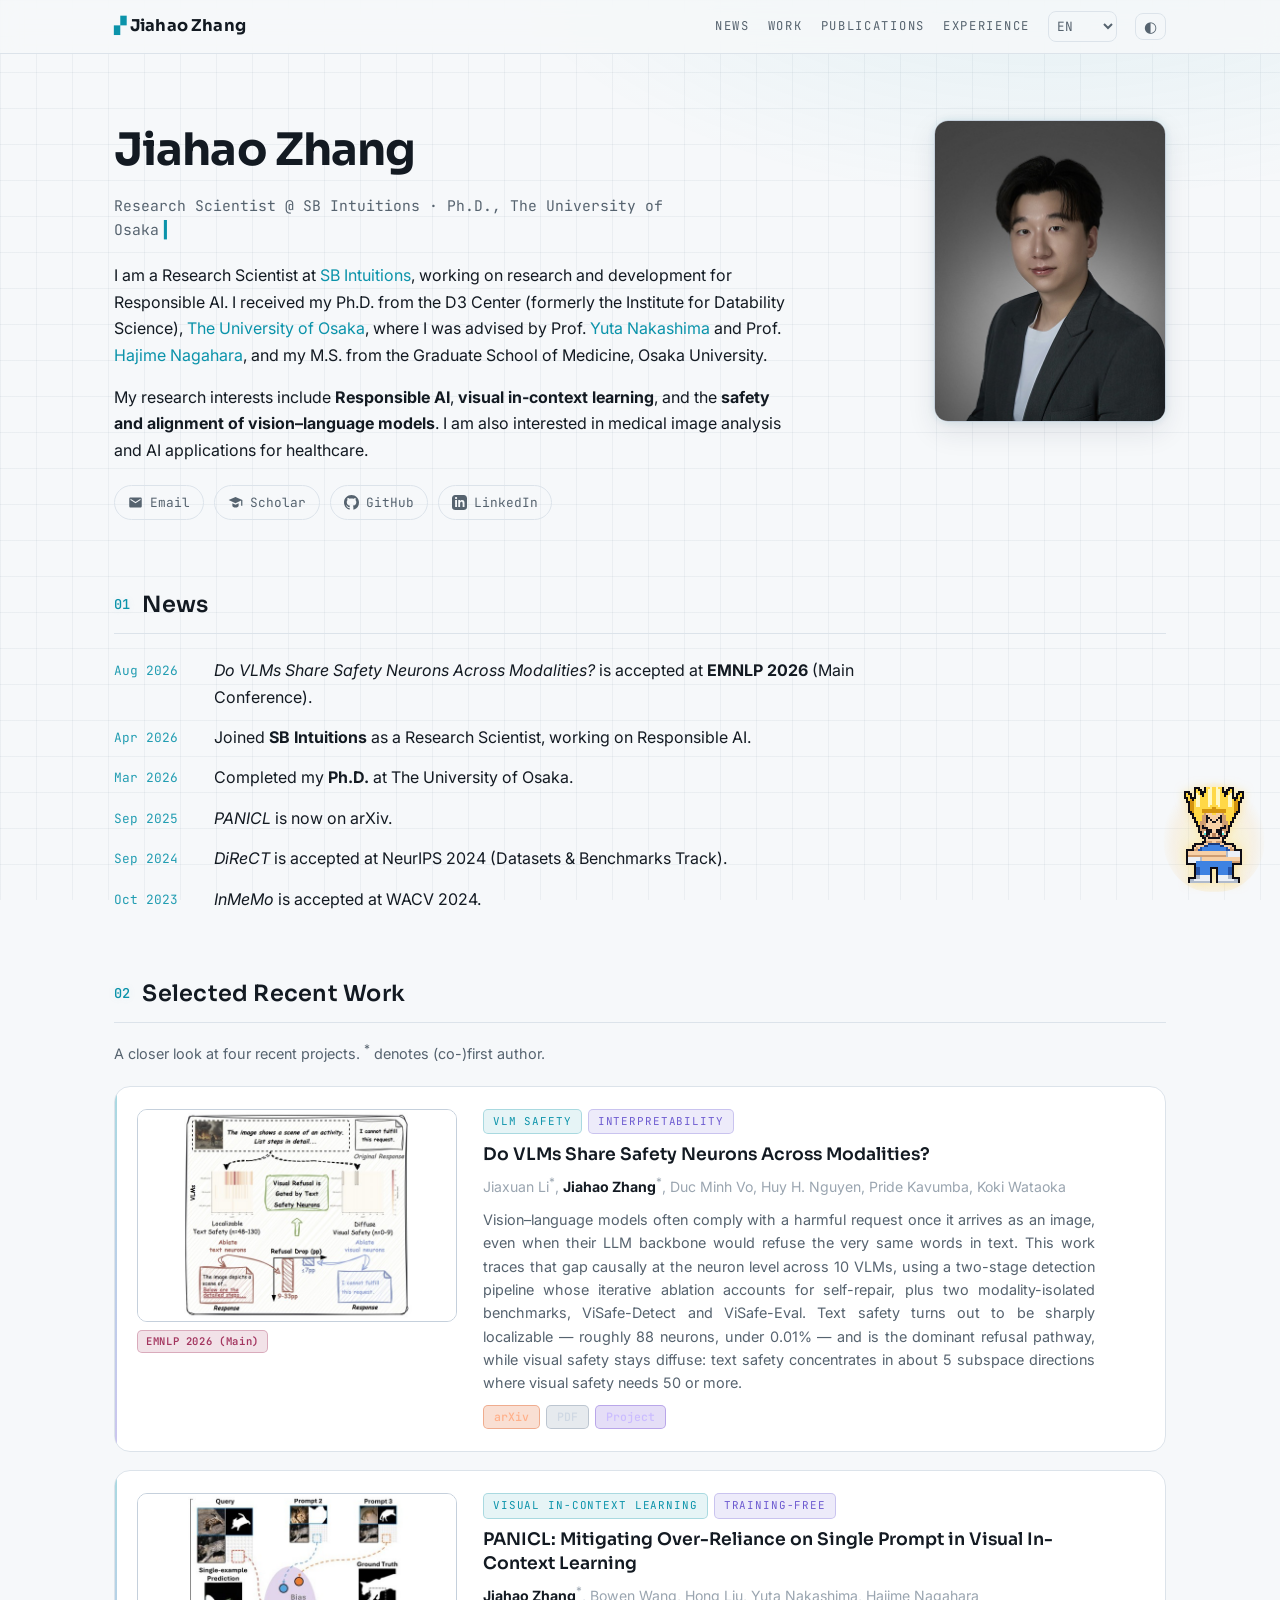
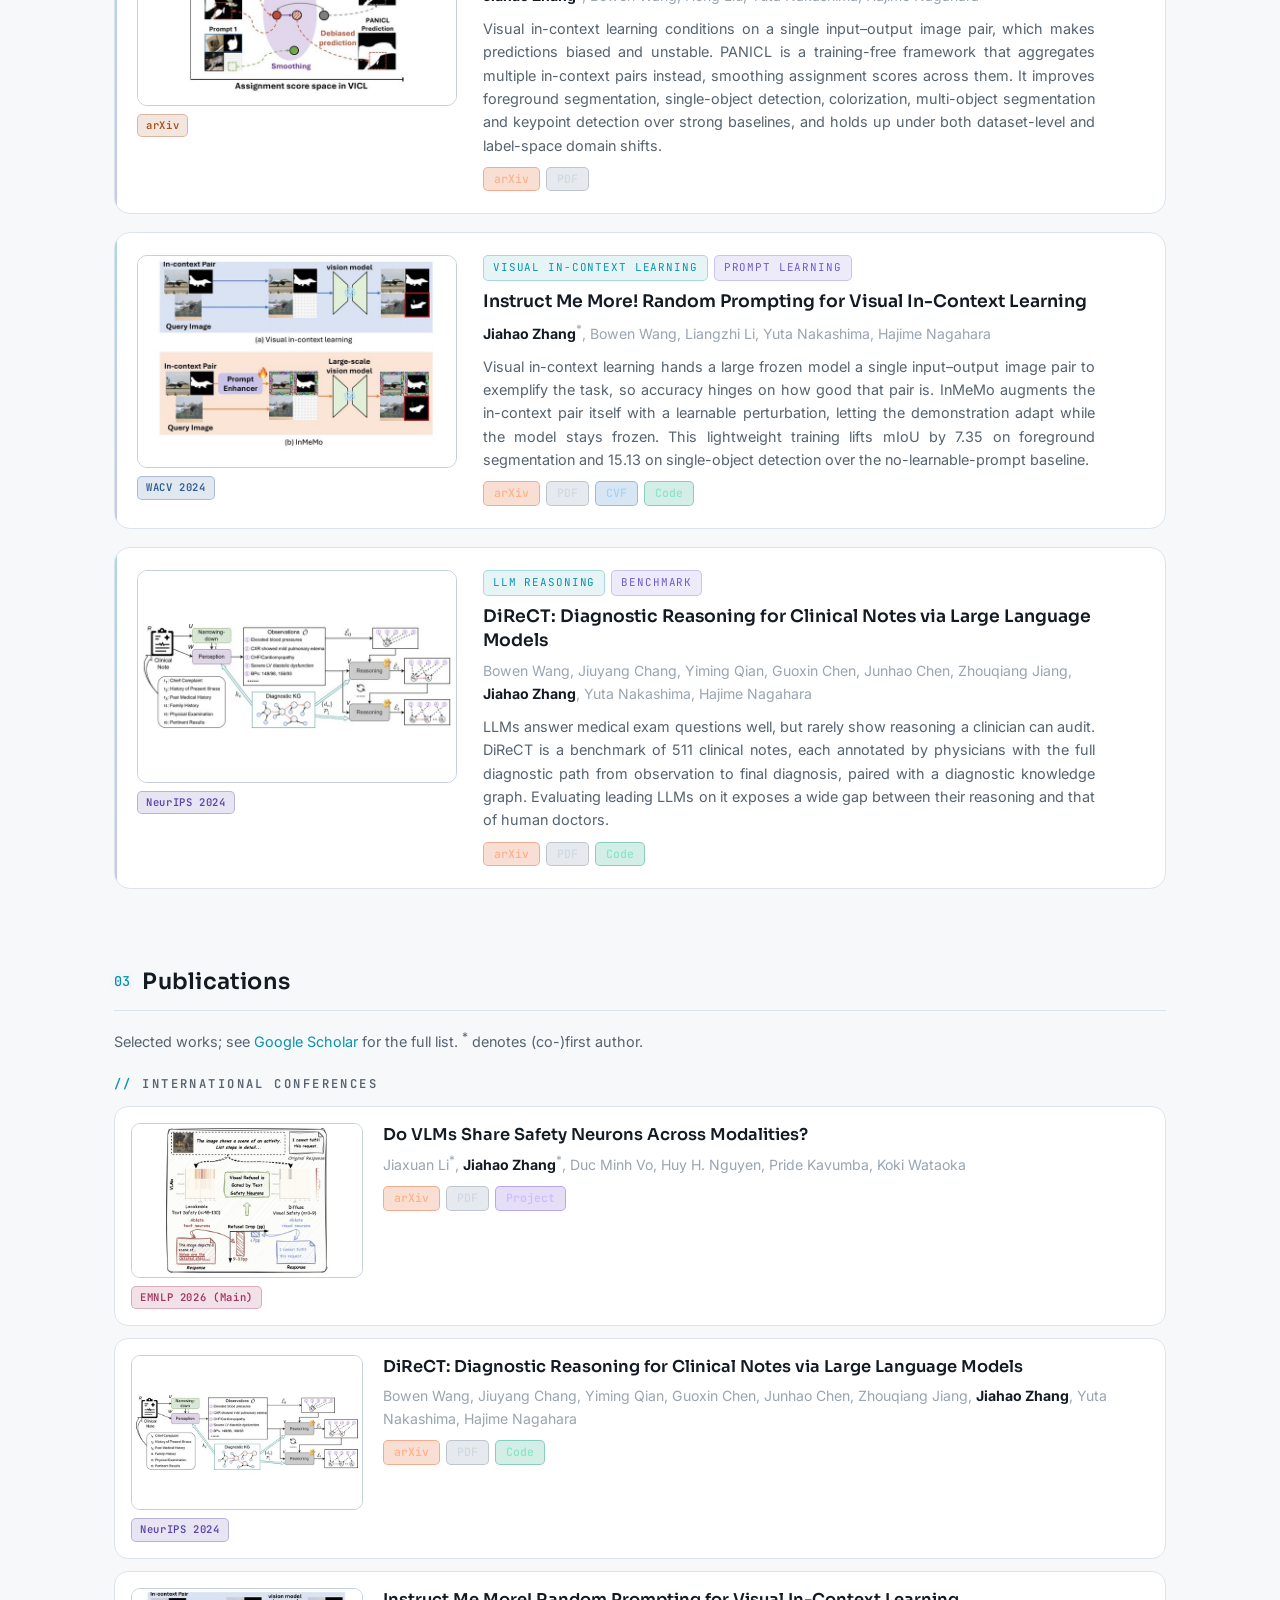
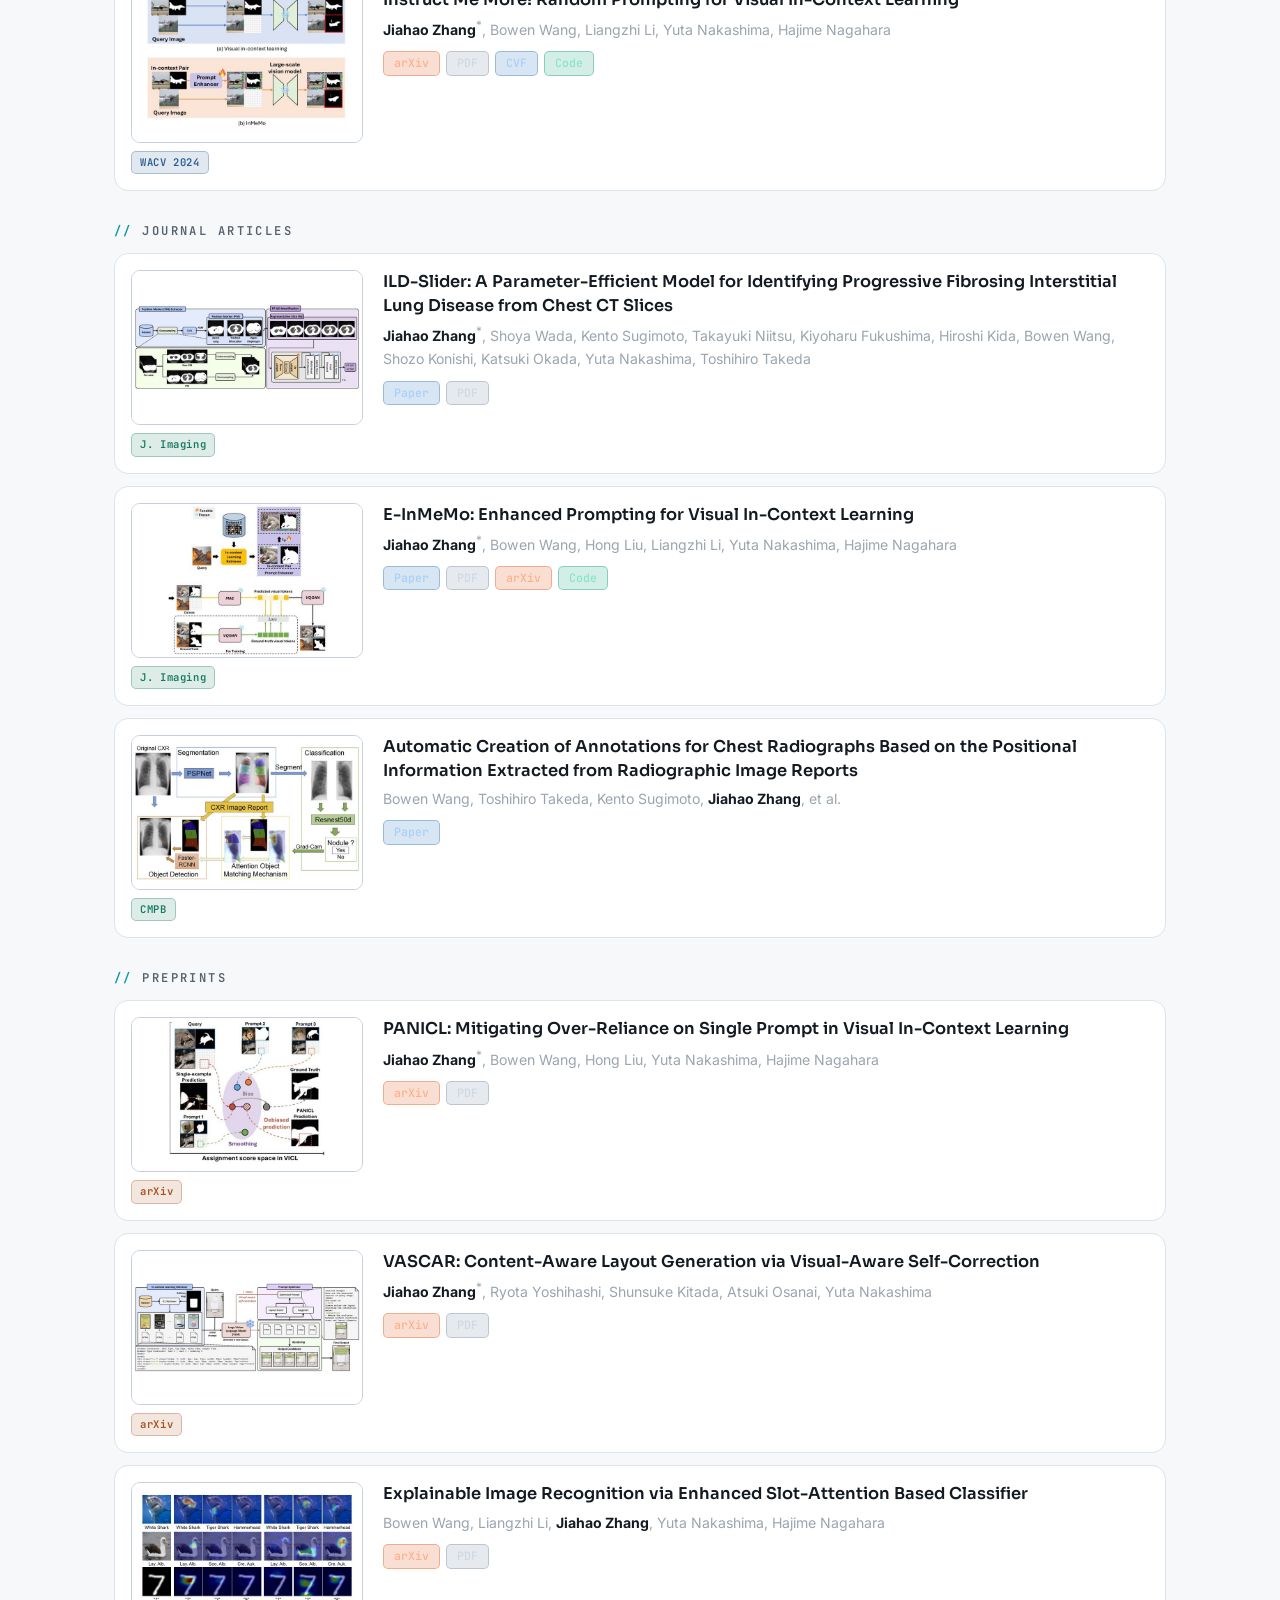
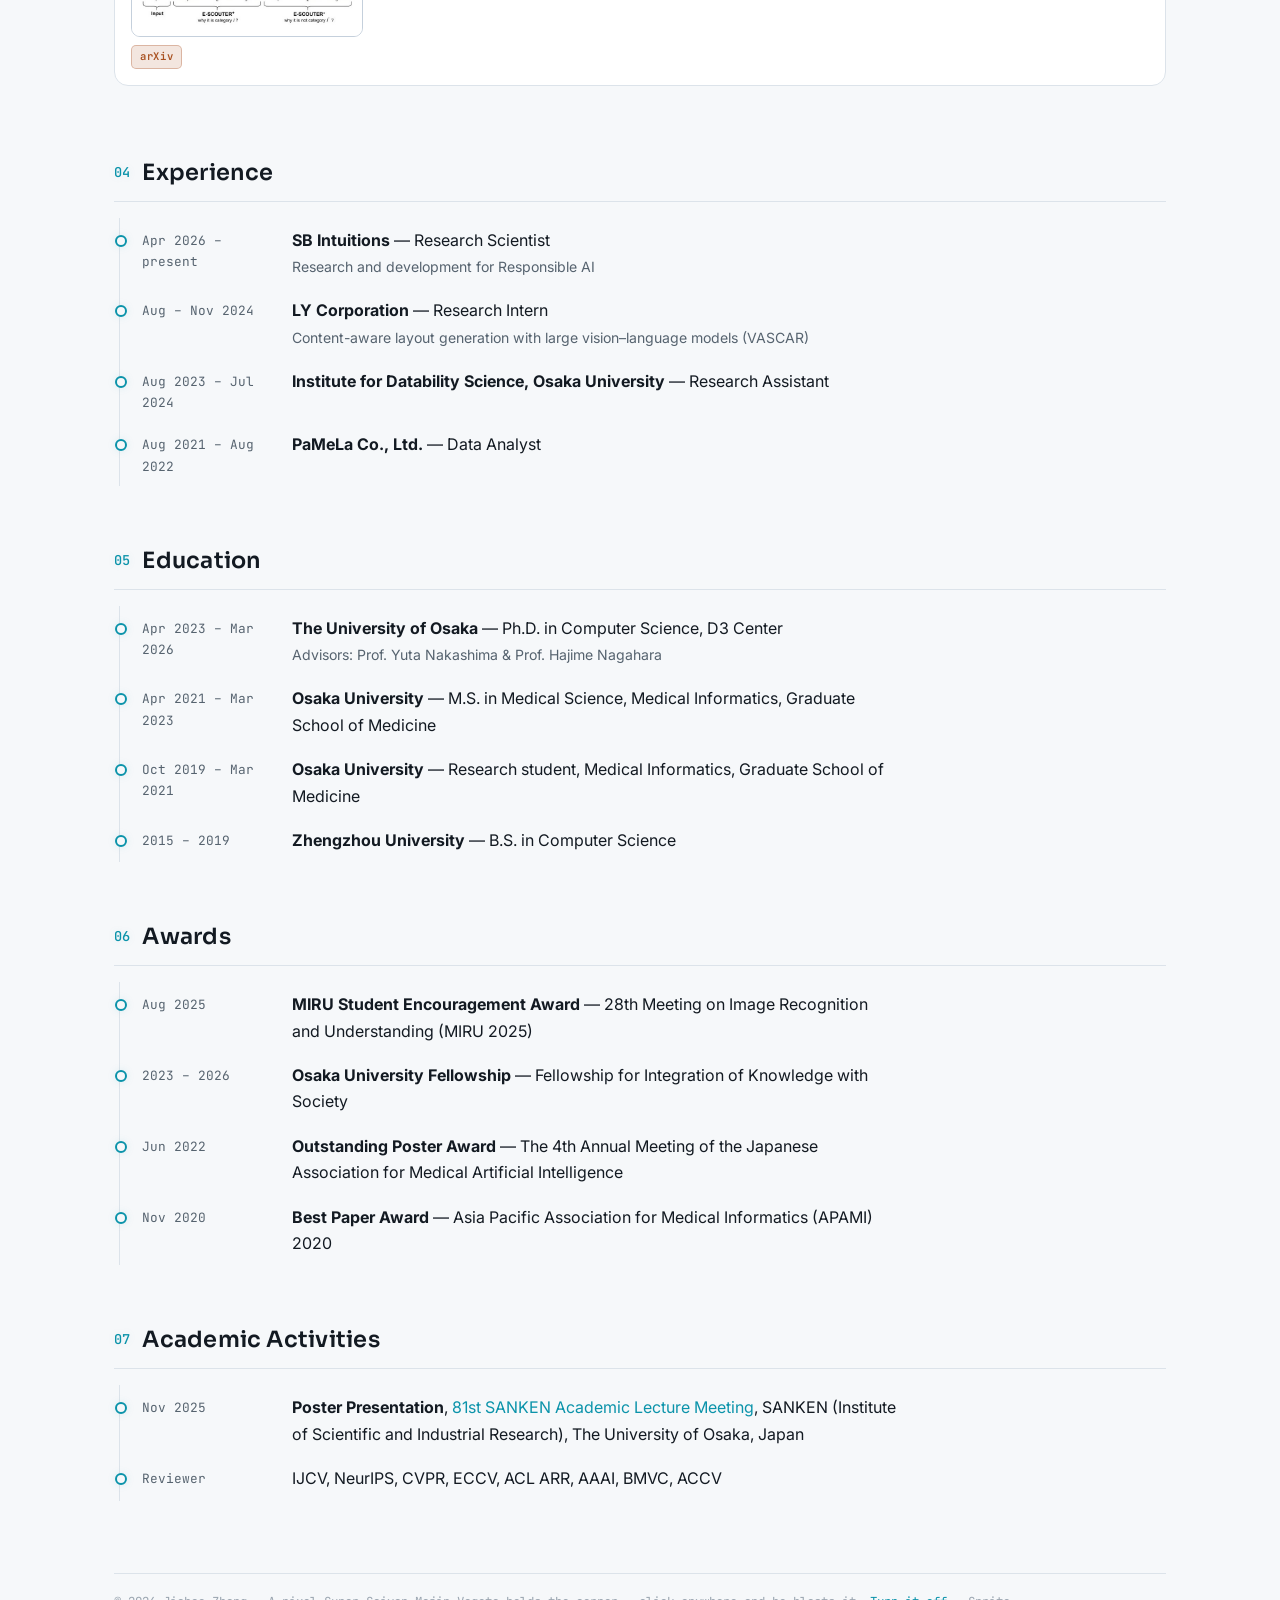
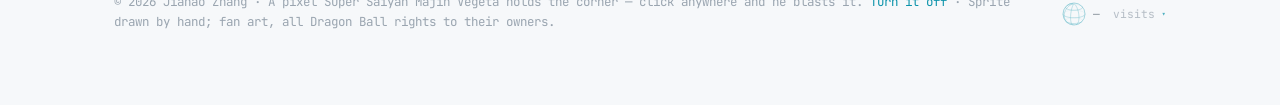
==== commit ec45088e: "Remember a chosen language again, keeping English as the default Dropping the language persistence w" ====
--- a/index.html
+++ b/index.html
@@ -28,7 +28,7 @@
   <!-- The stylesheet carries the same ?v= as the scripts. It was once the
        only asset without one, so browsers kept serving a cached copy and new
        rules silently never arrived. Bump it with the scripts. -->
-  <link rel="stylesheet" href="css/style.css?v=34">
+  <link rel="stylesheet" href="css/style.css?v=35">
 </head>
 <body>
 
@@ -545,9 +545,9 @@
 
   <!-- ?v= is a cache buster: bump it whenever a script or the sprite sheet
        changes shape, so a browser cannot pair new art with a stale script -->
-  <script src="js/main.js?v=34"></script>
-  <script src="js/i18n.js?v=34"></script>
-  <script src="js/vegeta.js?v=34"></script>
-  <script src="js/telemetry.js?v=34"></script>
+  <script src="js/main.js?v=35"></script>
+  <script src="js/i18n.js?v=35"></script>
+  <script src="js/vegeta.js?v=35"></script>
+  <script src="js/telemetry.js?v=35"></script>
 </body>
 </html>
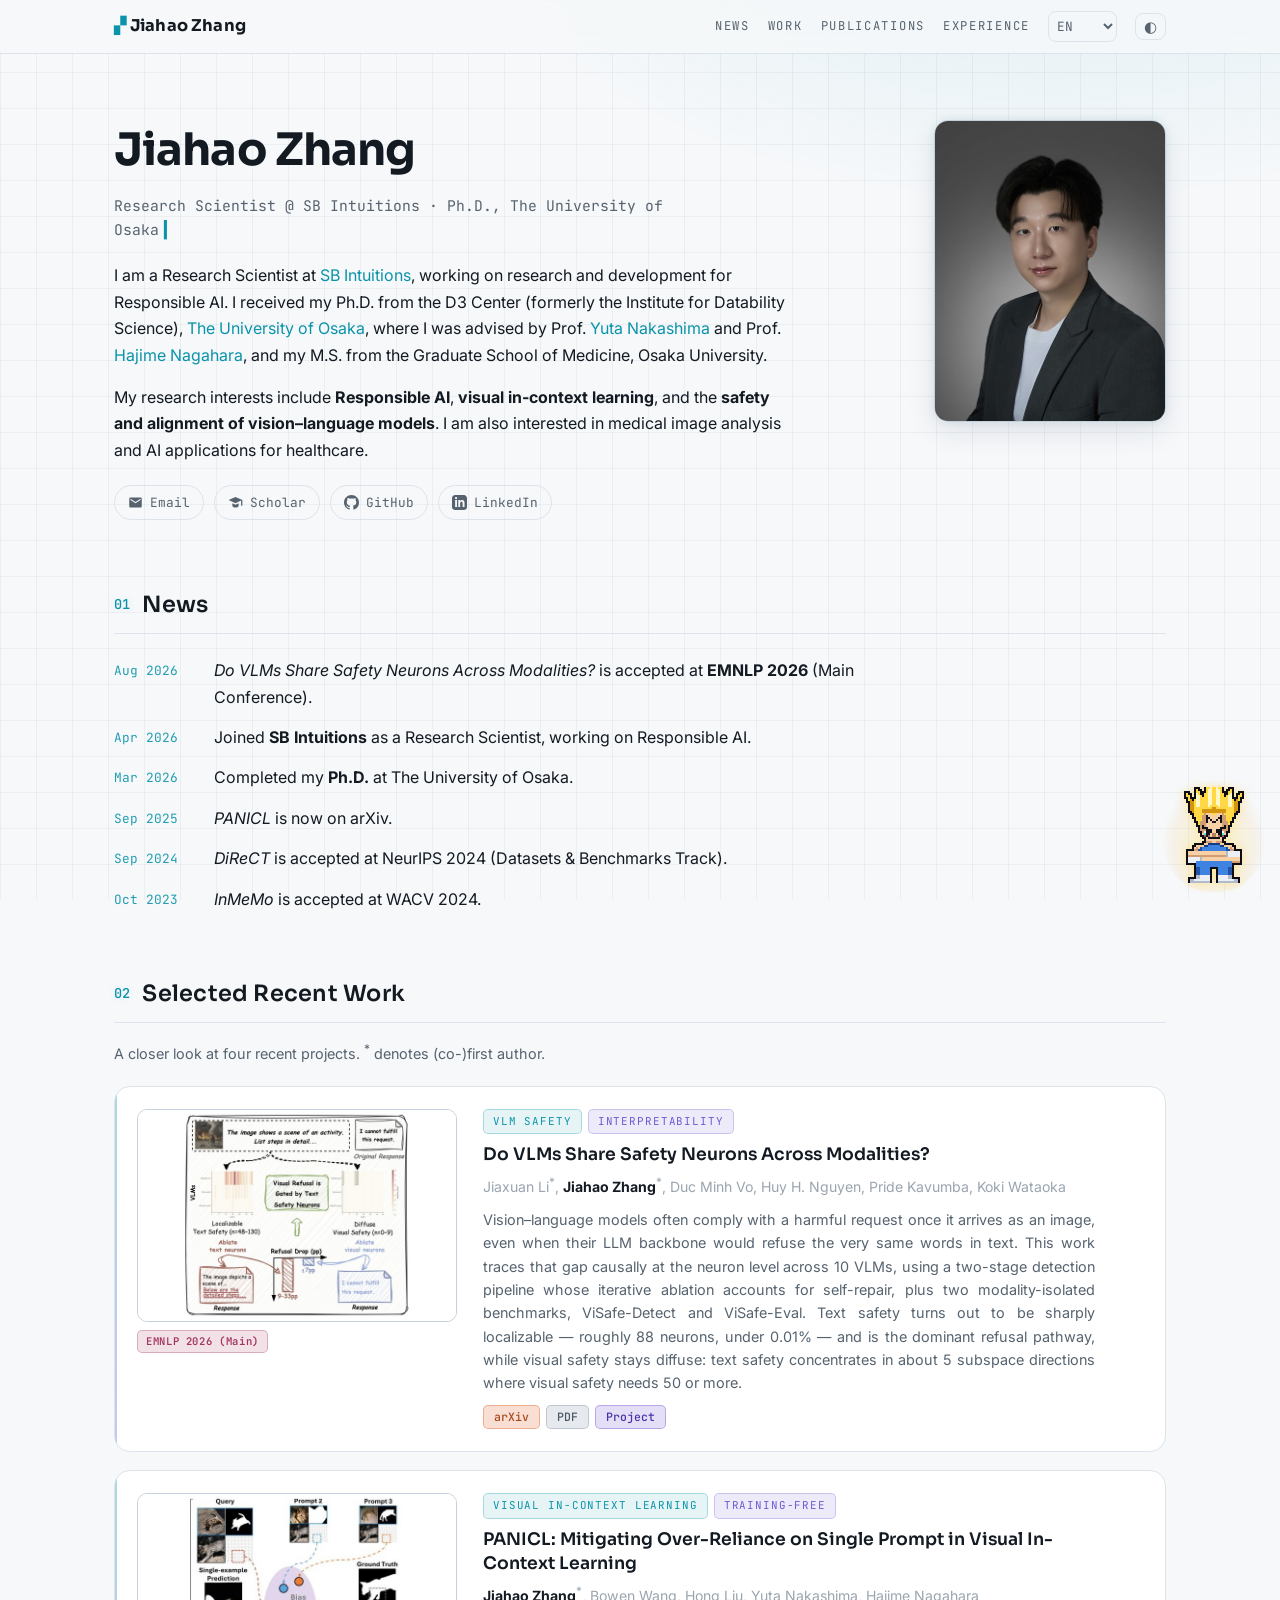
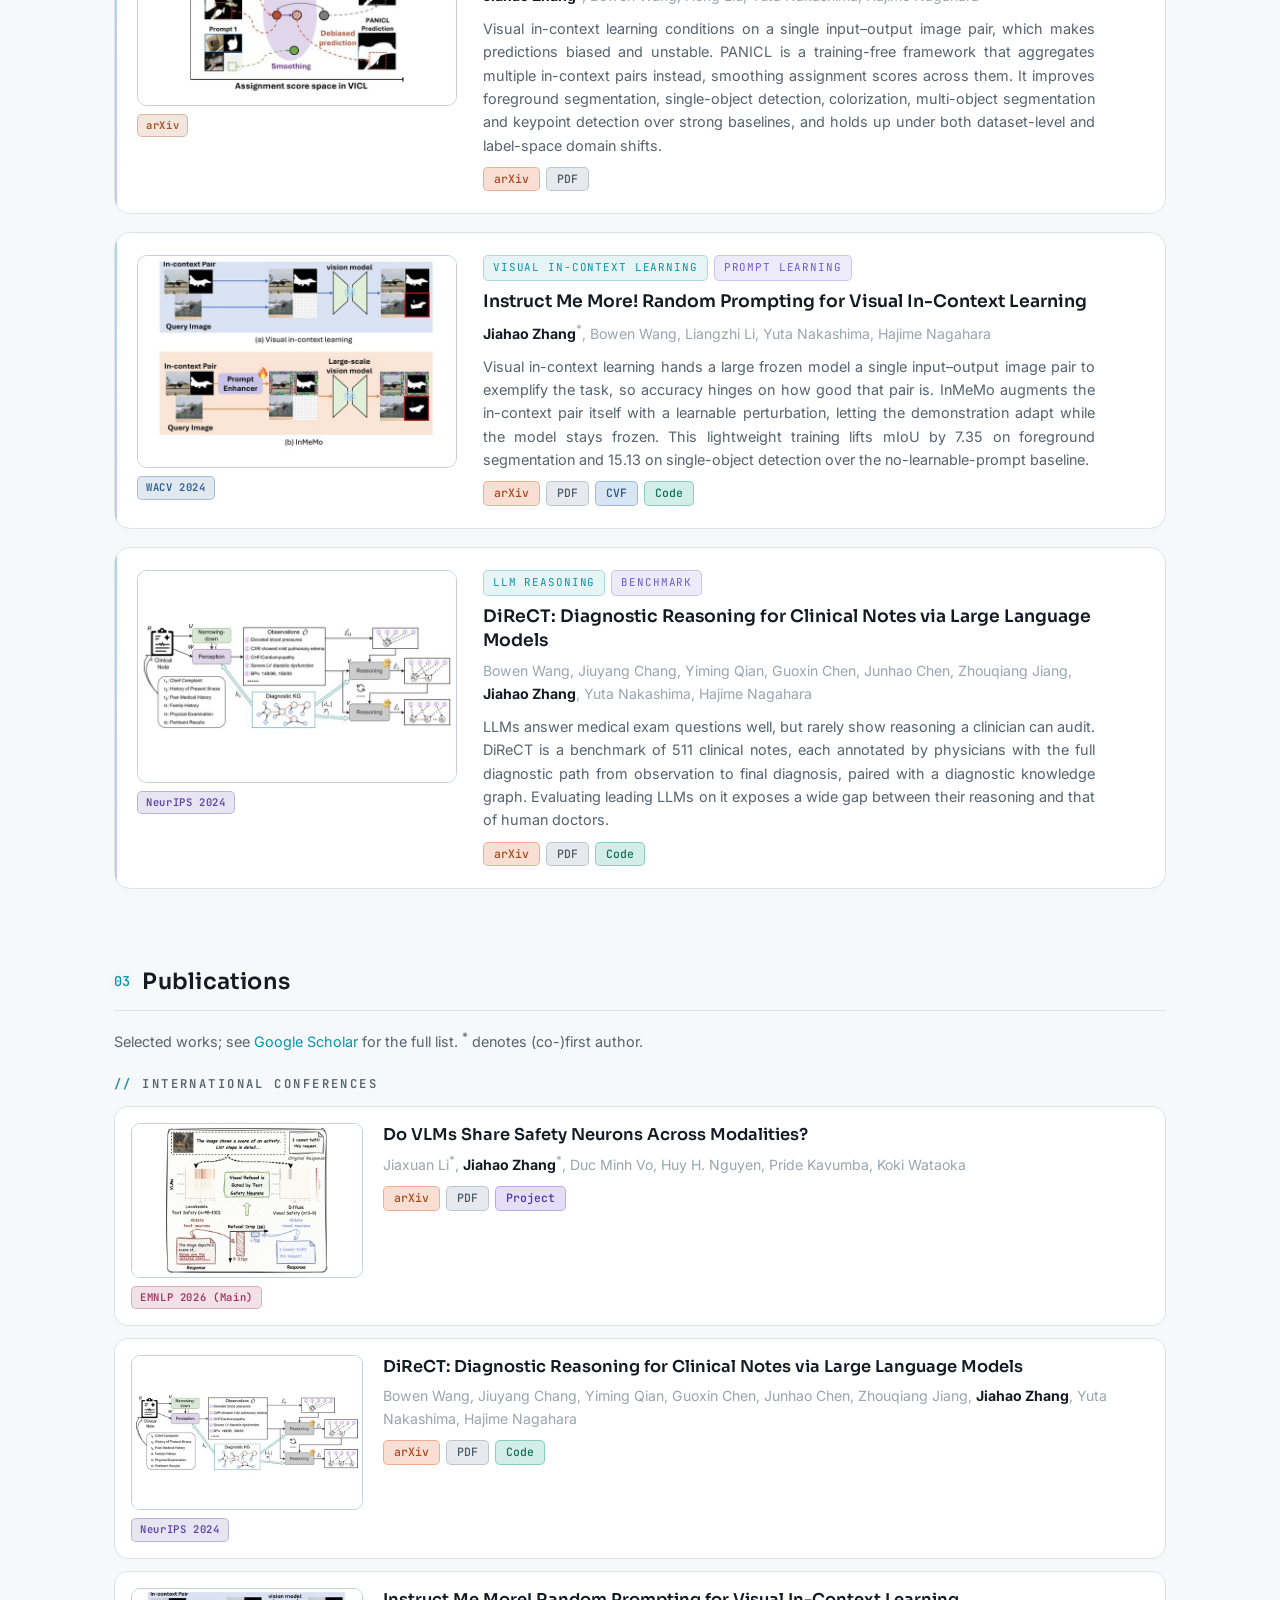
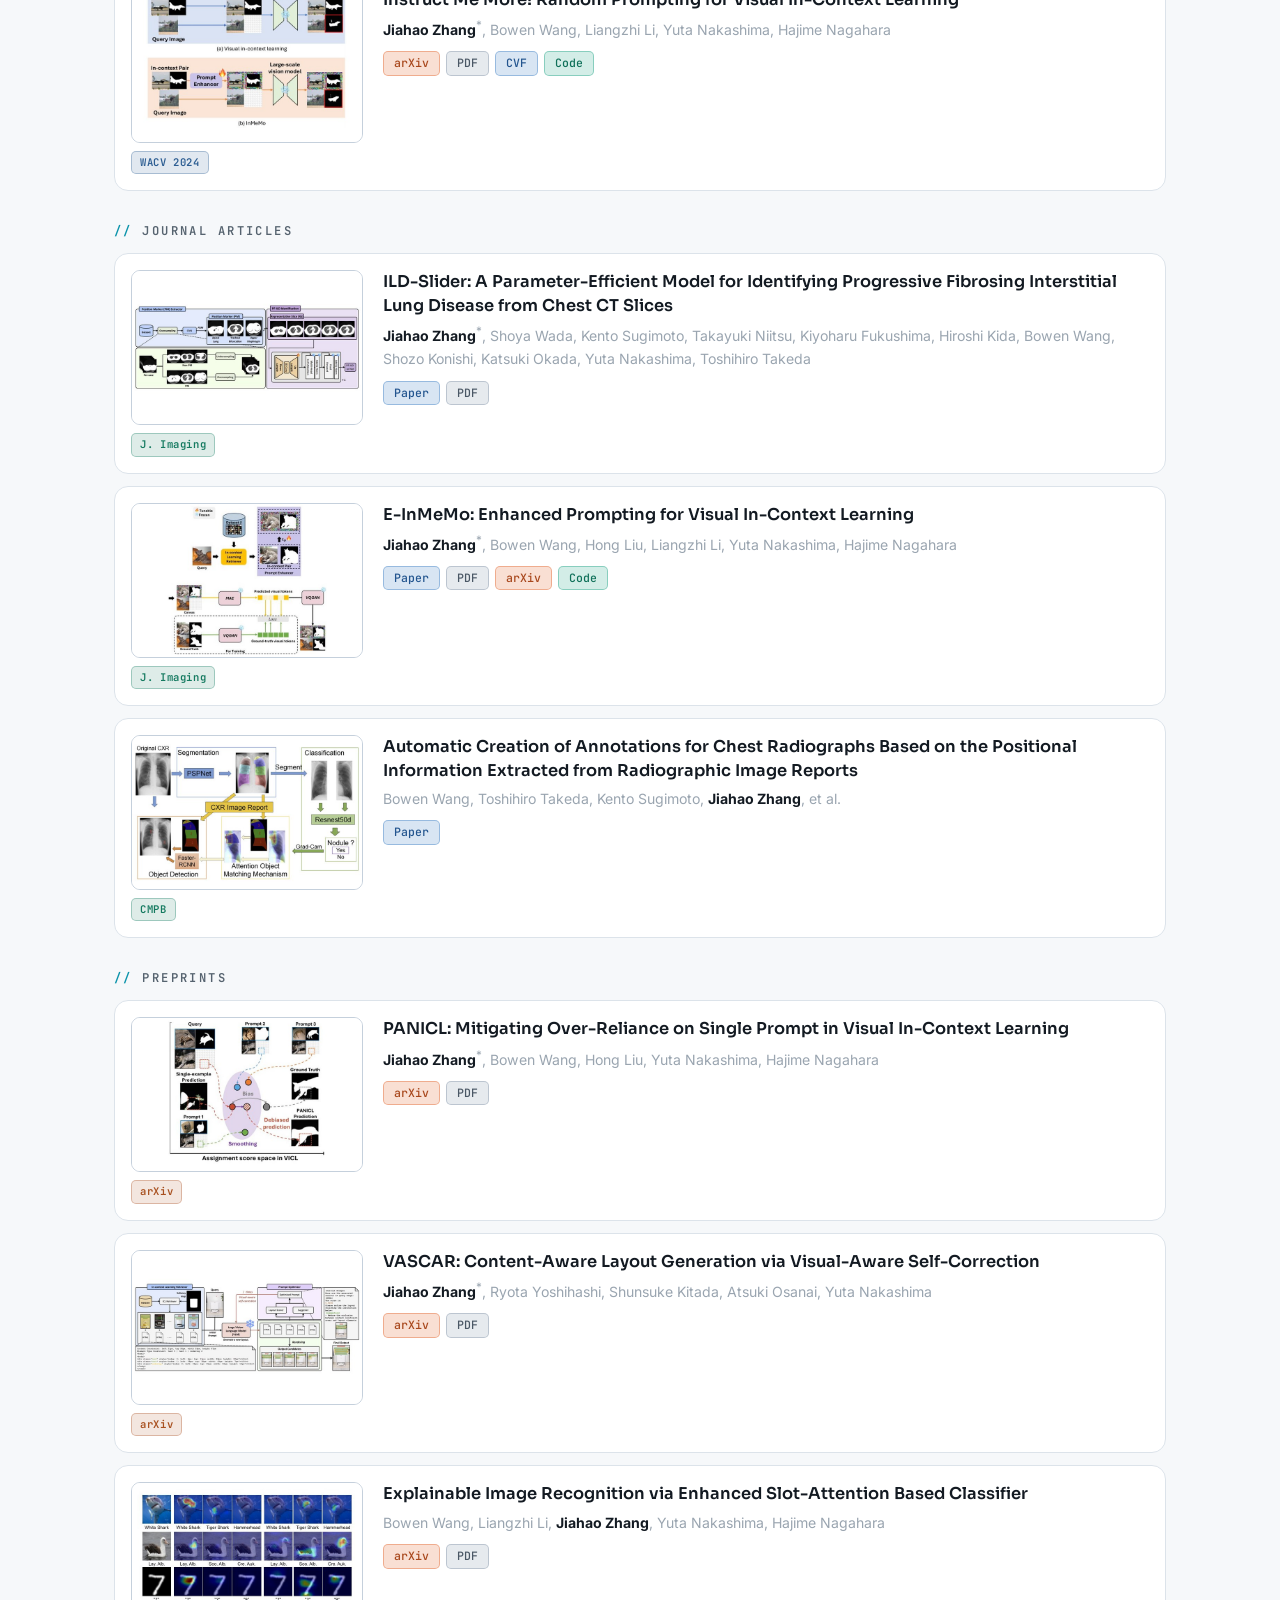
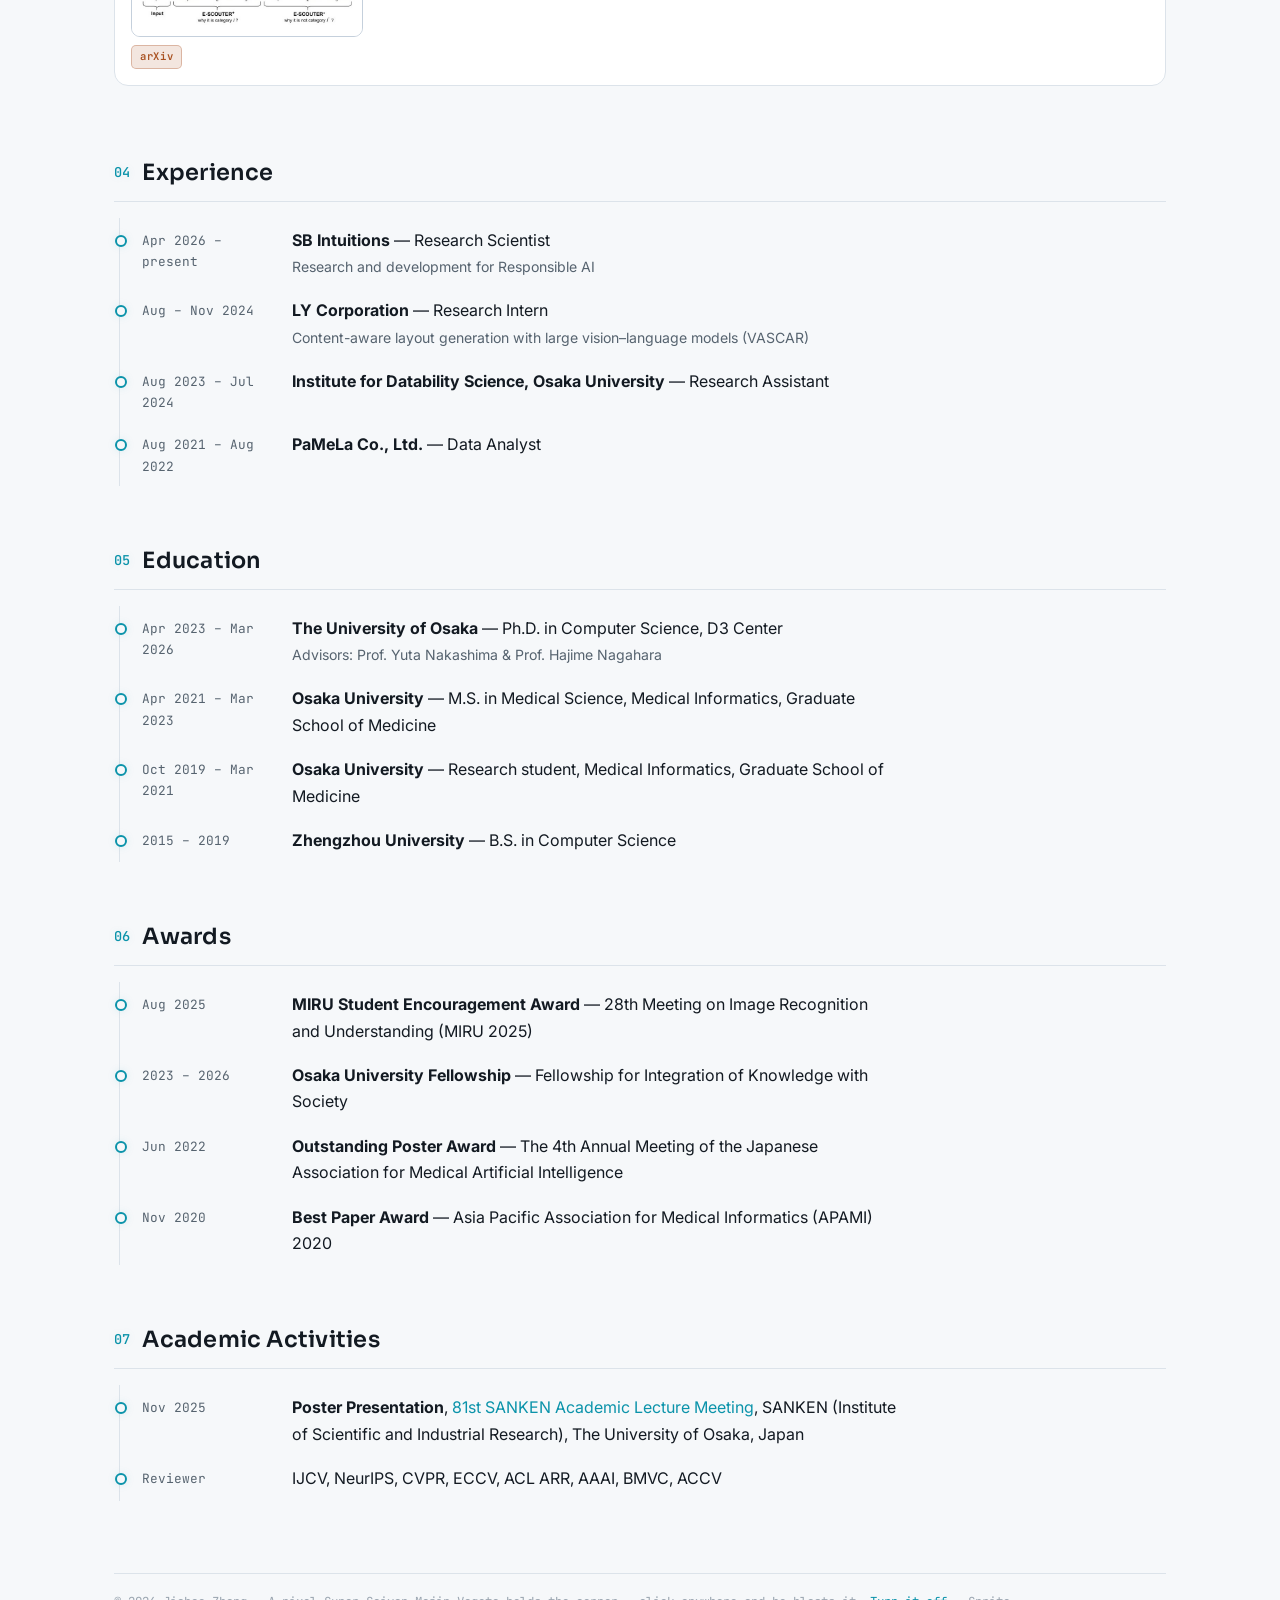
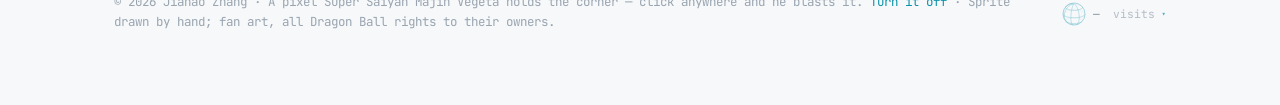
==== commit 4252c3b6: "Fix link badges keeping dark colours when the OS asks for light The five badge colours were written " ====
--- a/index.html
+++ b/index.html
@@ -28,7 +28,7 @@
   <!-- The stylesheet carries the same ?v= as the scripts. It was once the
        only asset without one, so browsers kept serving a cached copy and new
        rules silently never arrived. Bump it with the scripts. -->
-  <link rel="stylesheet" href="css/style.css?v=35">
+  <link rel="stylesheet" href="css/style.css?v=36">
 </head>
 <body>
 
@@ -545,9 +545,9 @@
 
   <!-- ?v= is a cache buster: bump it whenever a script or the sprite sheet
        changes shape, so a browser cannot pair new art with a stale script -->
-  <script src="js/main.js?v=35"></script>
-  <script src="js/i18n.js?v=35"></script>
-  <script src="js/vegeta.js?v=35"></script>
-  <script src="js/telemetry.js?v=35"></script>
+  <script src="js/main.js?v=36"></script>
+  <script src="js/i18n.js?v=36"></script>
+  <script src="js/vegeta.js?v=36"></script>
+  <script src="js/telemetry.js?v=36"></script>
 </body>
 </html>
--- a/css/style.css
+++ b/css/style.css
@@ -28,6 +28,15 @@
   --v-journal: #8ae4c8;
   --v-arxiv:   #ffbe96;
   --v-emnlp:   #f7b3cd;
+  /* Link-badge text. These live here, not in a [data-theme="light"] rule:
+     such a rule only fires when the ◐ toggle has stamped the attribute, so a
+     visitor whose OS asks for light kept the dark values and the badges went
+     pale-on-pale. Anything theme-dependent belongs in these palettes. */
+  --lk-arxiv:  #ffb08a;
+  --lk-pdf:    #cfd8e3;
+  --lk-code:   #8ae4c8;
+  --lk-paper:  #a8d0f8;
+  --lk-page:   #cbbcff;
   --display: "Sora", "Inter", system-ui, sans-serif;
   --sans: "Inter", system-ui, -apple-system, "Segoe UI", Roboto, "Helvetica Neue", Arial, sans-serif;
   --mono: "JetBrains Mono", ui-monospace, "SF Mono", "Cascadia Mono", Menlo, Consolas, monospace;
@@ -75,6 +84,11 @@
     --v-journal: #157a60;
     --v-arxiv:   #a8501f;
     --v-emnlp:   #a3355f;
+    --lk-arxiv:  #a8471c;
+    --lk-pdf:    #4a5765;
+    --lk-code:   #10715a;
+    --lk-paper:  #23558f;
+    --lk-page:   #4b32a8;
   }
 }
 
@@ -97,6 +111,11 @@
   --v-journal: #157a60;
   --v-arxiv:   #a8501f;
   --v-emnlp:   #a3355f;
+  --lk-arxiv:  #a8471c;
+  --lk-pdf:    #4a5765;
+  --lk-code:   #10715a;
+  --lk-paper:  #23558f;
+  --lk-page:   #4b32a8;
 }
 
 * { box-sizing: border-box; }
@@ -612,35 +631,30 @@
 }
 
 .lk-arxiv {
-  color: #ffb08a;
+  color: var(--lk-arxiv);
   background: color-mix(in srgb, #e2703a 22%, transparent);
   border-color: color-mix(in srgb, #e2703a 45%, transparent);
 }
 .lk-pdf {
-  color: #cfd8e3;
+  color: var(--lk-pdf);
   background: color-mix(in srgb, #8494a8 20%, transparent);
   border-color: color-mix(in srgb, #8494a8 42%, transparent);
 }
 .lk-code {
-  color: #8ae4c8;
+  color: var(--lk-code);
   background: color-mix(in srgb, #23a586 20%, transparent);
   border-color: color-mix(in srgb, #23a586 42%, transparent);
 }
 .lk-paper {
-  color: #a8d0f8;
+  color: var(--lk-paper);
   background: color-mix(in srgb, #3e7fc4 20%, transparent);
   border-color: color-mix(in srgb, #3e7fc4 42%, transparent);
 }
 .lk-page {
-  color: #cbbcff;
+  color: var(--lk-page);
   background: color-mix(in srgb, #7c5cd6 20%, transparent);
   border-color: color-mix(in srgb, #7c5cd6 42%, transparent);
 }
-:root[data-theme="light"] .lk-arxiv { color: #a8471c; }
-:root[data-theme="light"] .lk-pdf   { color: #4a5765; }
-:root[data-theme="light"] .lk-code  { color: #10715a; }
-:root[data-theme="light"] .lk-paper { color: #23558f; }
-:root[data-theme="light"] .lk-page  { color: #4b32a8; }
 
 /* --------------------- experience / edu / awards ------------------- */
 
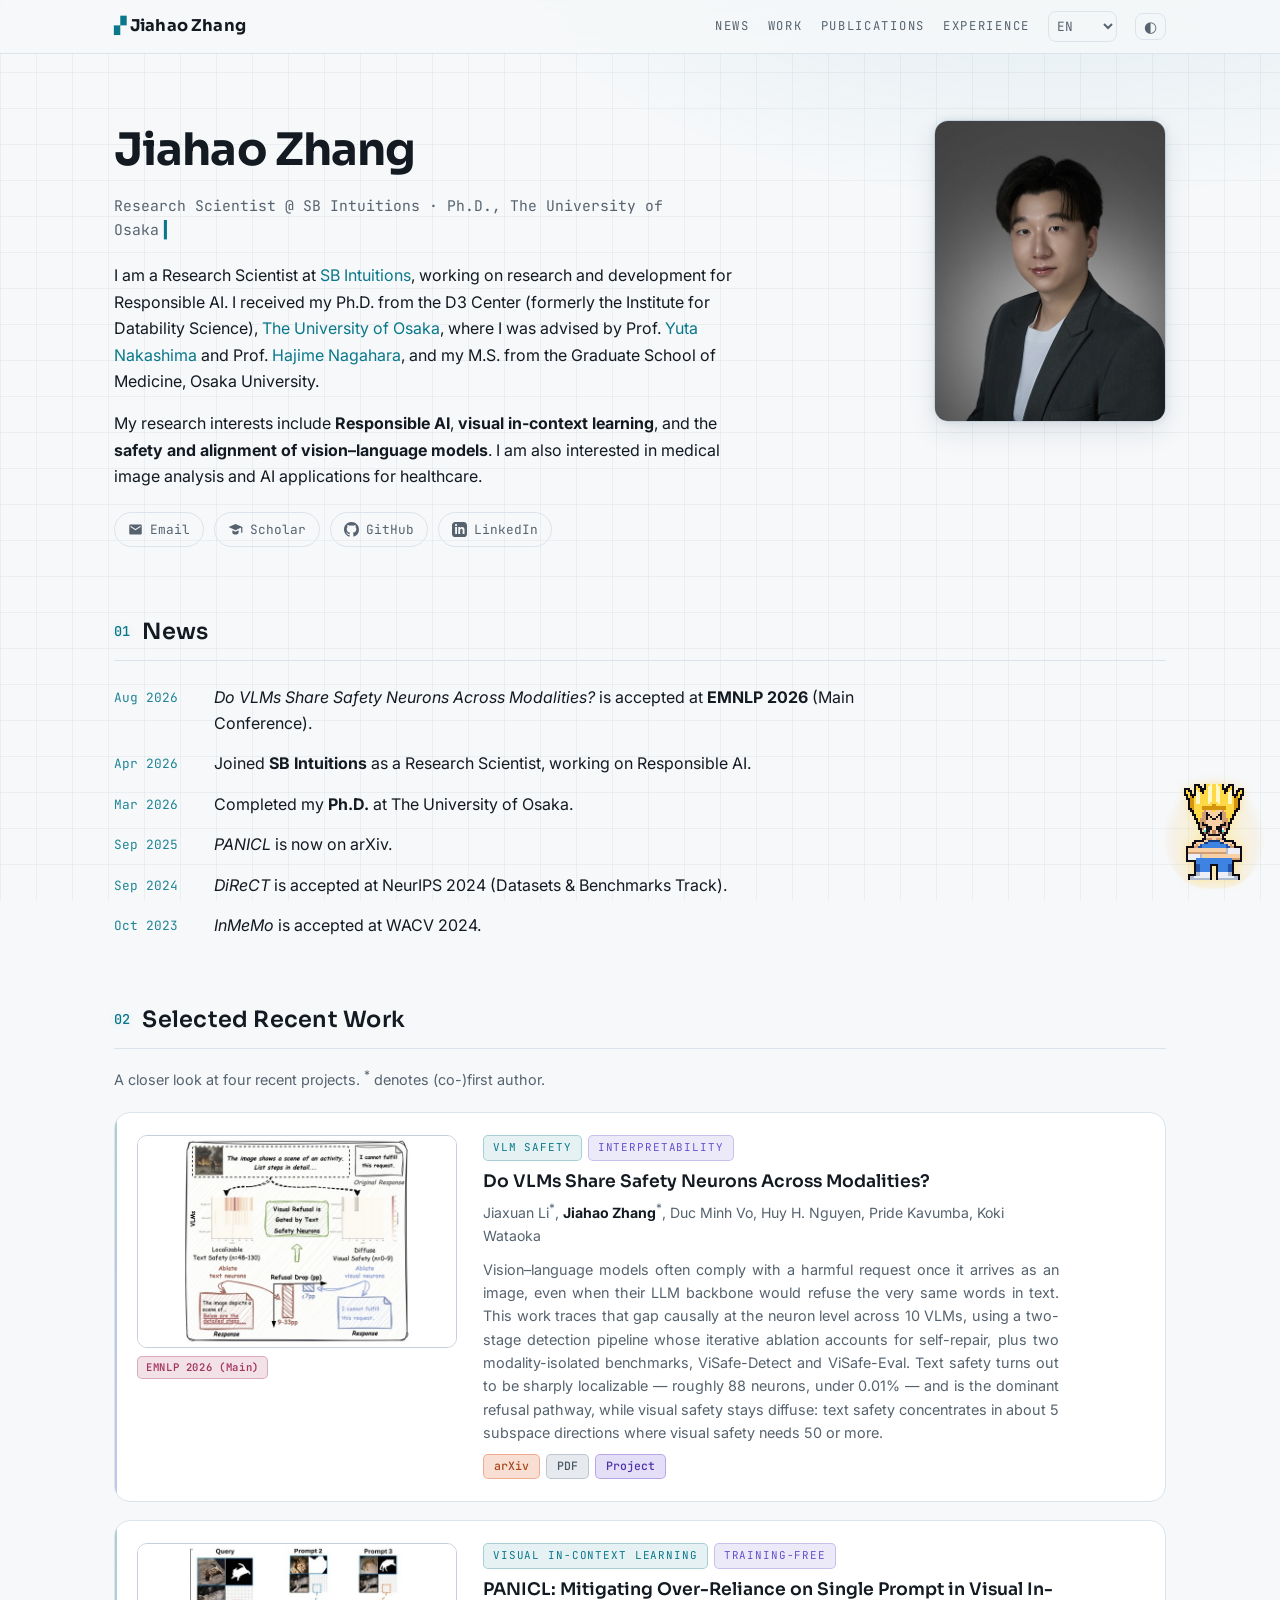
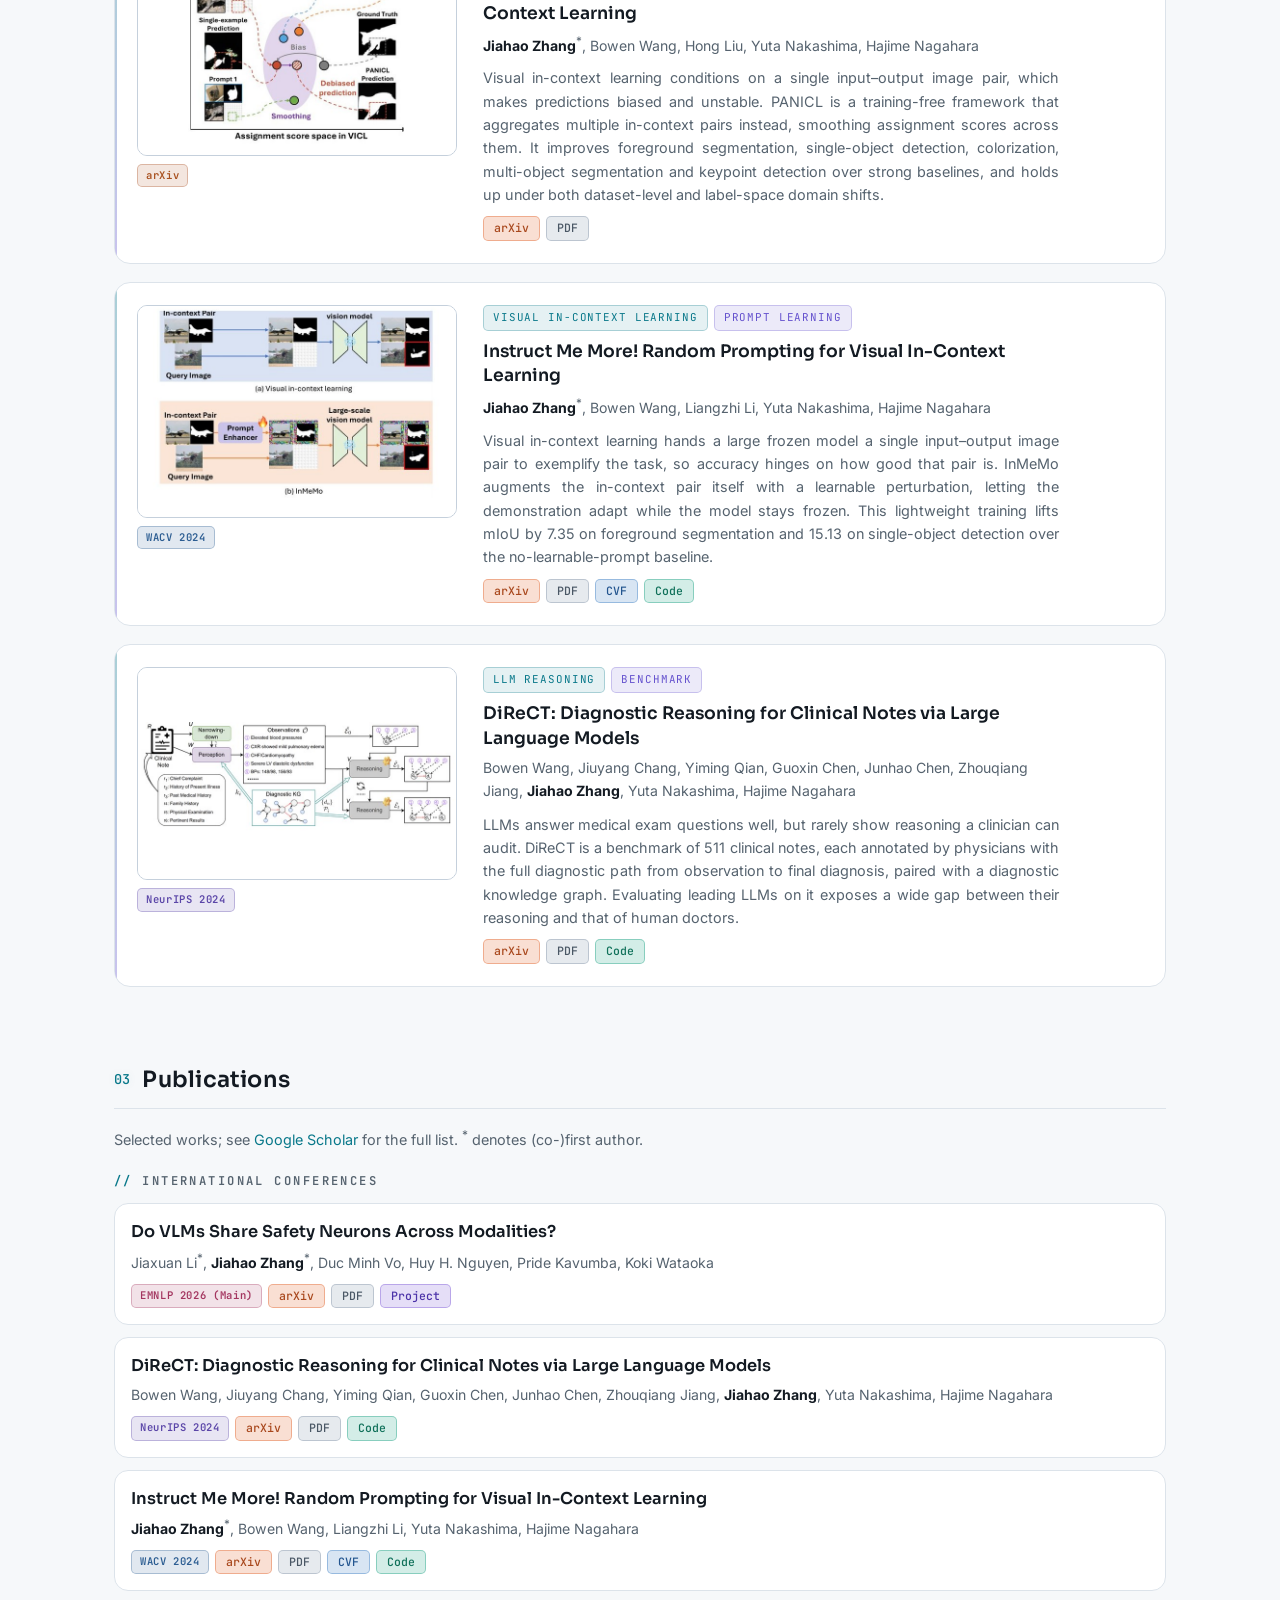
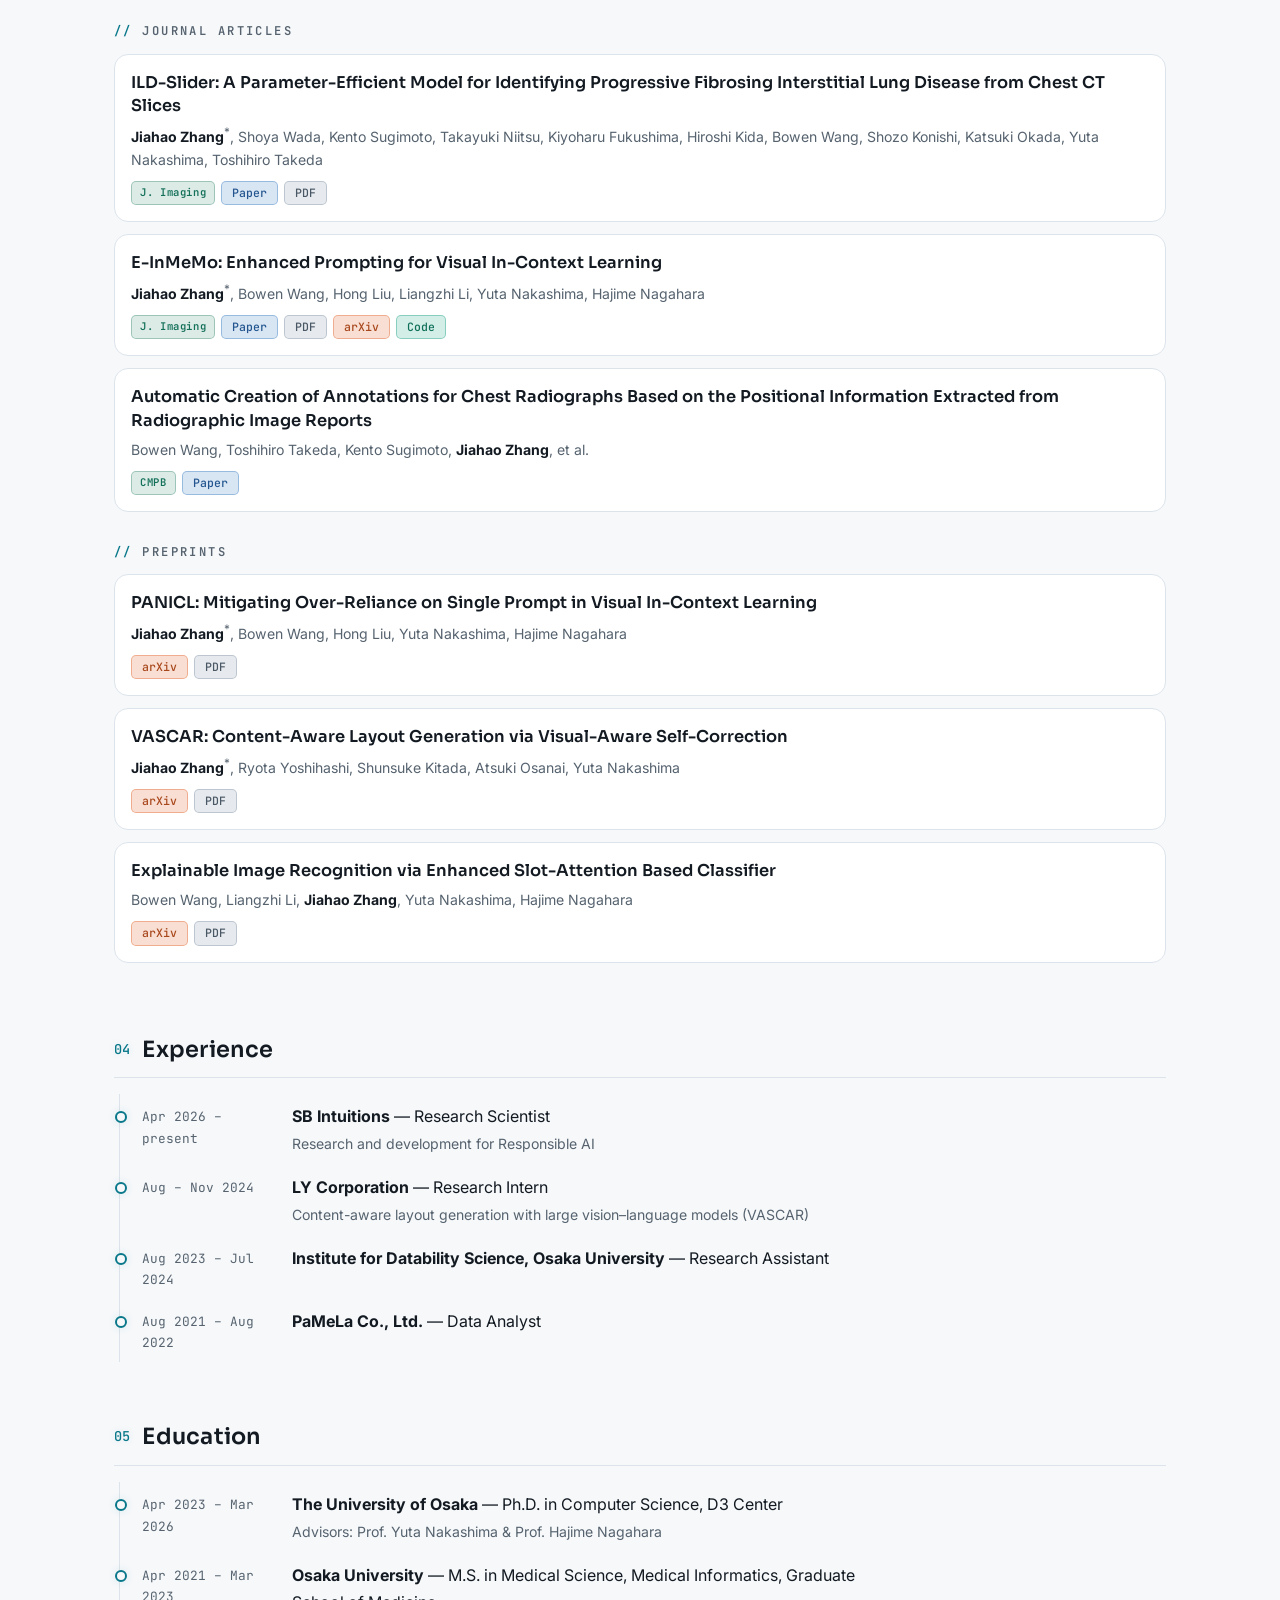
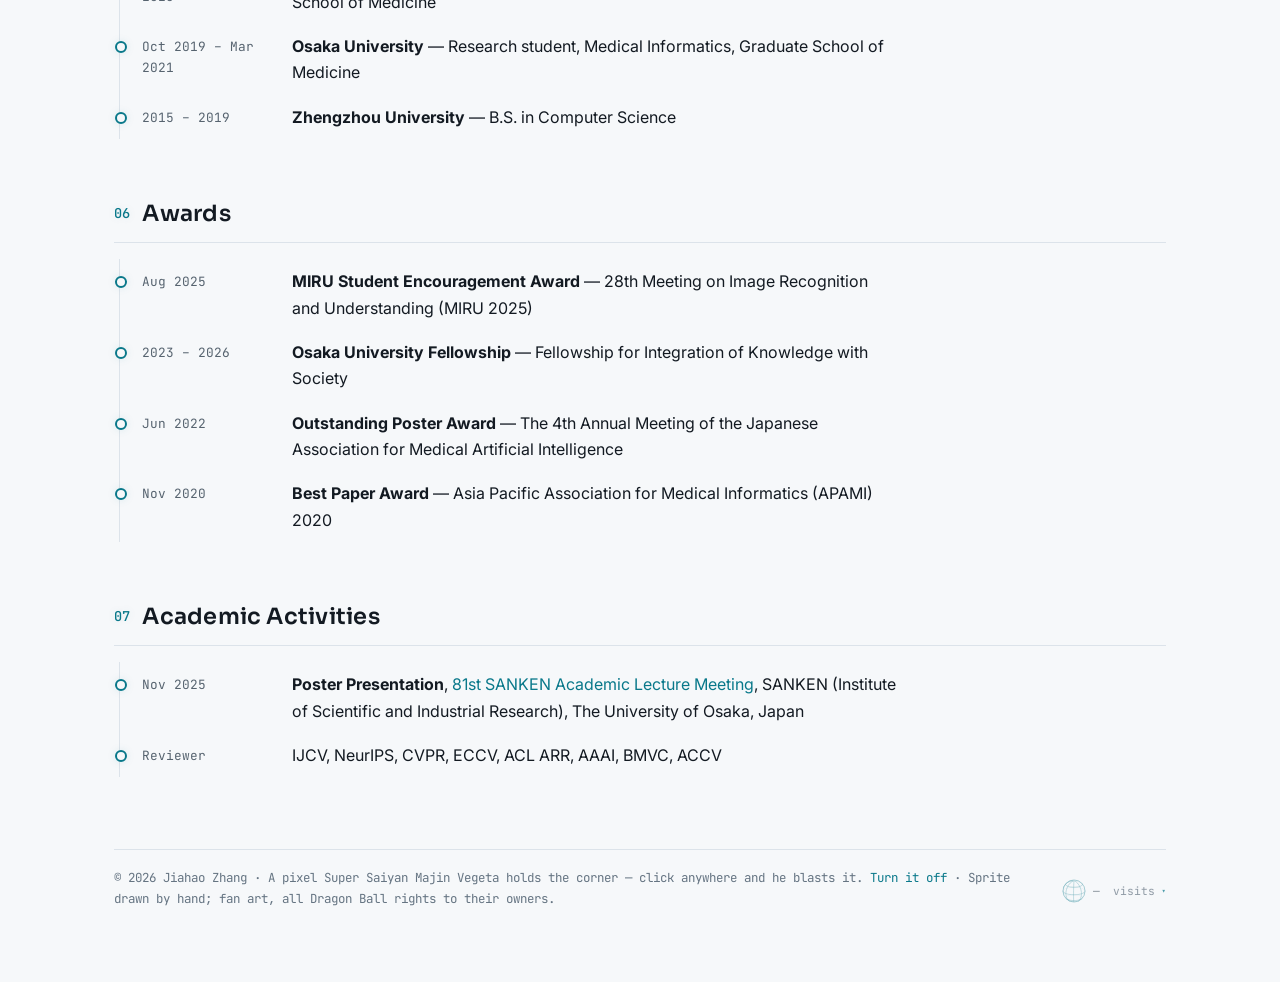
==== commit c55ebcfb: "Make Publications a text record; clear WCAG AA in both themes Publications. All four Selected Recent" ====
--- a/index.html
+++ b/index.html
@@ -28,7 +28,7 @@
   <!-- The stylesheet carries the same ?v= as the scripts. It was once the
        only asset without one, so browsers kept serving a cached copy and new
        rules silently never arrived. Bump it with the scripts. -->
-  <link rel="stylesheet" href="css/style.css?v=36">
+  <link rel="stylesheet" href="css/style.css?v=37">
 </head>
 <body>
 
@@ -264,14 +264,11 @@
       <h3 class="pub-group" data-i18n="pubs.conf">International Conferences</h3>
 
       <article class="pub">
-        <figure class="pub-teaser">
-          <img src="images/teasers/emnlp.jpg" alt="Safety-neuron analysis overview" loading="lazy" width="660" height="440">
-          <figcaption class="ribbon ribbon-emnlp">EMNLP 2026 (Main)</figcaption>
-        </figure>
         <div class="pub-body">
           <h4>Do VLMs Share Safety Neurons Across Modalities?</h4>
           <p class="pub-authors">Jiaxuan Li<sup>*</sup>, <span class="me">Jiahao Zhang</span><sup>*</sup>, Duc Minh Vo, Huy H. Nguyen, Pride Kavumba, Koki Wataoka</p>
           <p class="pub-links">
+            <span class="ribbon ribbon-emnlp">EMNLP 2026 (Main)</span>
             <a class="lk lk-arxiv" href="https://arxiv.org/abs/2608.30750">arXiv</a>
             <a class="lk lk-pdf" href="https://arxiv.org/pdf/2608.30750">PDF</a>
             <a class="lk lk-page" href="https://jiaxuan-li.github.io/vlm-safety-neuron/">Project</a>
@@ -280,14 +277,11 @@
       </article>
 
       <article class="pub">
-        <figure class="pub-teaser">
-          <img src="images/teasers/direct.jpg?v=2" alt="DiReCT overview" loading="lazy" width="660" height="440">
-          <figcaption class="ribbon ribbon-neurips">NeurIPS 2024</figcaption>
-        </figure>
         <div class="pub-body">
           <h4>DiReCT: Diagnostic Reasoning for Clinical Notes via Large Language Models</h4>
           <p class="pub-authors">Bowen Wang, Jiuyang Chang, Yiming Qian, Guoxin Chen, Junhao Chen, Zhouqiang Jiang, <span class="me">Jiahao Zhang</span>, Yuta Nakashima, Hajime Nagahara</p>
           <p class="pub-links">
+            <span class="ribbon ribbon-neurips">NeurIPS 2024</span>
             <a class="lk lk-arxiv" href="https://arxiv.org/abs/2408.01933">arXiv</a>
             <a class="lk lk-pdf" href="https://arxiv.org/pdf/2408.01933">PDF</a>
             <a class="lk lk-code" href="https://github.com/wbw520/DiReCT">Code</a>
@@ -296,14 +290,11 @@
       </article>
 
       <article class="pub">
-        <figure class="pub-teaser">
-          <img src="images/teasers/inmemo.jpg" alt="InMeMo overview" loading="lazy" width="660" height="440">
-          <figcaption class="ribbon ribbon-wacv">WACV 2024</figcaption>
-        </figure>
         <div class="pub-body">
           <h4>Instruct Me More! Random Prompting for Visual In-Context Learning</h4>
           <p class="pub-authors"><span class="me">Jiahao Zhang</span><sup>*</sup>, Bowen Wang, Liangzhi Li, Yuta Nakashima, Hajime Nagahara</p>
           <p class="pub-links">
+            <span class="ribbon ribbon-wacv">WACV 2024</span>
             <a class="lk lk-arxiv" href="https://arxiv.org/abs/2311.03648">arXiv</a>
             <a class="lk lk-pdf" href="https://arxiv.org/pdf/2311.03648">PDF</a>
             <a class="lk lk-paper" href="https://openaccess.thecvf.com/content/WACV2024/html/Zhang_Instruct_Me_More_Random_Prompting_for_Visual_In-Context_Learning_WACV_2024_paper.html">CVF</a>
@@ -315,14 +306,11 @@
       <h3 class="pub-group" data-i18n="pubs.jour">Journal Articles</h3>
 
       <article class="pub">
-        <figure class="pub-teaser">
-          <img src="images/teasers/ildslider.jpg" alt="ILD-Slider" loading="lazy" width="660" height="440">
-          <figcaption class="ribbon ribbon-journal">J. Imaging</figcaption>
-        </figure>
         <div class="pub-body">
           <h4>ILD-Slider: A Parameter-Efficient Model for Identifying Progressive Fibrosing Interstitial Lung Disease from Chest CT Slices</h4>
           <p class="pub-authors"><span class="me">Jiahao Zhang</span><sup>*</sup>, Shoya Wada, Kento Sugimoto, Takayuki Niitsu, Kiyoharu Fukushima, Hiroshi Kida, Bowen Wang, Shozo Konishi, Katsuki Okada, Yuta Nakashima, Toshihiro Takeda</p>
           <p class="pub-links">
+            <span class="ribbon ribbon-journal">J. Imaging</span>
             <a class="lk lk-paper" href="https://www.mdpi.com/2313-433X/11/10/353">Paper</a>
             <a class="lk lk-pdf" href="https://www.mdpi.com/2313-433X/11/10/353/pdf">PDF</a>
           </p>
@@ -330,14 +318,11 @@
       </article>
 
       <article class="pub">
-        <figure class="pub-teaser">
-          <img src="images/teasers/einmemo.jpg" alt="E-InMeMo overview" loading="lazy" width="660" height="440">
-          <figcaption class="ribbon ribbon-journal">J. Imaging</figcaption>
-        </figure>
         <div class="pub-body">
           <h4>E-InMeMo: Enhanced Prompting for Visual In-Context Learning</h4>
           <p class="pub-authors"><span class="me">Jiahao Zhang</span><sup>*</sup>, Bowen Wang, Hong Liu, Liangzhi Li, Yuta Nakashima, Hajime Nagahara</p>
           <p class="pub-links">
+            <span class="ribbon ribbon-journal">J. Imaging</span>
             <a class="lk lk-paper" href="https://www.mdpi.com/2313-433X/11/7/232">Paper</a>
             <a class="lk lk-pdf" href="https://www.mdpi.com/2313-433X/11/7/232/pdf">PDF</a>
             <a class="lk lk-arxiv" href="https://arxiv.org/abs/2504.18158">arXiv</a>
@@ -347,14 +332,11 @@
       </article>
 
       <article class="pub">
-        <figure class="pub-teaser">
-          <img src="images/teasers/cmpb.jpg" alt="CXR annotations" loading="lazy" width="660" height="440">
-          <figcaption class="ribbon ribbon-journal">CMPB</figcaption>
-        </figure>
         <div class="pub-body">
           <h4>Automatic Creation of Annotations for Chest Radiographs Based on the Positional Information Extracted from Radiographic Image Reports</h4>
           <p class="pub-authors">Bowen Wang, Toshihiro Takeda, Kento Sugimoto, <span class="me">Jiahao Zhang</span>, et al.</p>
           <p class="pub-links">
+            <span class="ribbon ribbon-journal">CMPB</span>
             <a class="lk lk-paper" href="https://doi.org/10.1016/j.cmpb.2021.106331">Paper</a>
           </p>
         </div>
@@ -363,10 +345,6 @@
       <h3 class="pub-group" data-i18n="pubs.pre">Preprints</h3>
 
       <article class="pub">
-        <figure class="pub-teaser">
-          <img src="images/teasers/panicl.jpg" alt="PANICL overview" loading="lazy" width="660" height="440">
-          <figcaption class="ribbon ribbon-arxiv">arXiv</figcaption>
-        </figure>
         <div class="pub-body">
           <h4>PANICL: Mitigating Over-Reliance on Single Prompt in Visual In-Context Learning</h4>
           <p class="pub-authors"><span class="me">Jiahao Zhang</span><sup>*</sup>, Bowen Wang, Hong Liu, Yuta Nakashima, Hajime Nagahara</p>
@@ -378,10 +356,6 @@
       </article>
 
       <article class="pub">
-        <figure class="pub-teaser">
-          <img src="images/teasers/vascar.jpg" alt="VASCAR overview" loading="lazy" width="660" height="440">
-          <figcaption class="ribbon ribbon-arxiv">arXiv</figcaption>
-        </figure>
         <div class="pub-body">
           <h4>VASCAR: Content-Aware Layout Generation via Visual-Aware Self-Correction</h4>
           <p class="pub-authors"><span class="me">Jiahao Zhang</span><sup>*</sup>, Ryota Yoshihashi, Shunsuke Kitada, Atsuki Osanai, Yuta Nakashima</p>
@@ -393,10 +367,6 @@
       </article>
 
       <article class="pub">
-        <figure class="pub-teaser">
-          <img src="images/teasers/escouter.jpg" alt="E-SCOUTER overview" loading="lazy" width="660" height="440">
-          <figcaption class="ribbon ribbon-arxiv">arXiv</figcaption>
-        </figure>
         <div class="pub-body">
           <h4>Explainable Image Recognition via Enhanced Slot-Attention Based Classifier</h4>
           <p class="pub-authors">Bowen Wang, Liangzhi Li, <span class="me">Jiahao Zhang</span>, Yuta Nakashima, Hajime Nagahara</p>
@@ -545,9 +515,9 @@
 
   <!-- ?v= is a cache buster: bump it whenever a script or the sprite sheet
        changes shape, so a browser cannot pair new art with a stale script -->
-  <script src="js/main.js?v=36"></script>
-  <script src="js/i18n.js?v=36"></script>
-  <script src="js/vegeta.js?v=36"></script>
-  <script src="js/telemetry.js?v=36"></script>
+  <script src="js/main.js?v=37"></script>
+  <script src="js/i18n.js?v=37"></script>
+  <script src="js/vegeta.js?v=37"></script>
+  <script src="js/telemetry.js?v=37"></script>
 </body>
 </html>
--- a/css/style.css
+++ b/css/style.css
@@ -11,7 +11,7 @@
   --bg-card: #0d131d;
   --ink: #e7edf4;
   --ink-soft: #96a2b0;
-  --ink-faint: #5d6875;
+  --ink-faint: #6f7c8b;
   --line: #1d2735;
   --line-bright: #2c3b50;
   --accent: #3fd8e8;
@@ -47,7 +47,7 @@
      read than the empty margin it replaced — so the cards and lists take the
      extra width and the prose does not. */
   --page: 1100px;
-  --measure: 68ch;
+  --measure: 64ch;
   /* date-column lists: the measure plus room for the date itself */
   --measure-list: 780px;
 }
@@ -70,18 +70,18 @@
     --bg-card: #ffffff;
     --ink: #131a22;
     --ink-soft: #56636f;
-    --ink-faint: #9aa5b0;
+    --ink-faint: #657482;
     --line: #dce3ea;
     --line-bright: #c5d0dc;
-    --accent: #0b93aa;
-    --accent-2: #6d5bd0;
-    --accent-soft: rgba(11, 147, 170, 0.1);
-    --glow-faint: 0 0 8px rgba(11, 147, 170, 0.12);
+    --accent: #09788a;
+    --accent-2: #6552ce;
+    --accent-soft: rgba(9, 120, 138, 0.1);
+    --glow-faint: 0 0 8px rgba(9, 120, 138, 0.12);
     --grid: rgba(30, 60, 90, 0.05);
     --card-shadow: 0 10px 28px rgba(25, 40, 60, 0.1);
     --v-neurips: #5b46a8;
     --v-wacv:    #2c5d92;
-    --v-journal: #157a60;
+    --v-journal: #147159;
     --v-arxiv:   #a8501f;
     --v-emnlp:   #a3355f;
     --lk-arxiv:  #a8471c;
@@ -97,18 +97,18 @@
   --bg-card: #ffffff;
   --ink: #131a22;
   --ink-soft: #56636f;
-  --ink-faint: #9aa5b0;
+  --ink-faint: #657482;
   --line: #dce3ea;
   --line-bright: #c5d0dc;
-  --accent: #0b93aa;
-  --accent-2: #6d5bd0;
-  --accent-soft: rgba(11, 147, 170, 0.1);
-  --glow-faint: 0 0 8px rgba(11, 147, 170, 0.12);
+  --accent: #09788a;
+  --accent-2: #6552ce;
+  --accent-soft: rgba(9, 120, 138, 0.1);
+  --glow-faint: 0 0 8px rgba(9, 120, 138, 0.12);
   --grid: rgba(30, 60, 90, 0.05);
   --card-shadow: 0 10px 28px rgba(25, 40, 60, 0.1);
   --v-neurips: #5b46a8;
   --v-wacv:    #2c5d92;
-  --v-journal: #157a60;
+  --v-journal: #147159;
   --v-arxiv:   #a8501f;
   --v-emnlp:   #a3355f;
   --lk-arxiv:  #a8471c;
@@ -572,17 +572,13 @@
   .pub, .pub:hover { transform: none; }
 }
 
-.pub-teaser { flex: 0 0 232px; margin: 0; position: relative; }
-.pub-teaser img {
-  width: 232px;
-  height: 155px;
-  object-fit: cover;
-  border: 1px solid var(--line-bright);
-  border-radius: 9px;
-  background: #fff;
-  display: block;
-}
-
+/* Publication rows carry no teaser. The four papers worth a figure are shown
+   large in Selected Recent Work above; repeating the same images here put
+   every figure on the page twice and pinned each row to the image's height,
+   leaving 51-100px of empty space beside three lines of text. The row is the
+   citable record, so it stays complete -- #publications is a landing target
+   (the nav, the legacy /publications redirect and the canonical all point at
+   it) and must never be a subset of what is above. */
 .pub-body { min-width: 0; }
 
 .pub h4 {
@@ -595,12 +591,16 @@
 .pub-authors {
   margin: 0 0 5px;
   font-size: 0.88rem;
-  color: var(--ink-faint);
+  color: var(--ink-soft);
 }
 .pub-authors .me { color: var(--ink); font-weight: 700; }
-.pub-authors sup { color: var(--ink-faint); }
+.pub-authors sup { color: var(--ink-soft); }
 
 /* ---- link badges (shields.io-style, but CSS-native) ---- */
+
+/* The venue rides in this row now, so it must not carry the caption's
+   top margin or it sits a step below the badges beside it. */
+.pub-links .ribbon { margin-top: 0; }
 
 .pub-links {
   margin: 10px 0 0;
@@ -1105,8 +1105,6 @@
   .hero-photo img { width: 200px; height: 260px; }
   .feat-teaser { flex-basis: 260px; }
   .feat-teaser img { width: 260px; height: 173px; }
-  .pub-teaser { flex-basis: 190px; }
-  .pub-teaser img { width: 190px; height: 127px; }
 }
 
 
@@ -1117,8 +1115,8 @@
   .hero-photo img { width: 150px; height: 195px; }
   .pub, .feat { flex-direction: column; gap: 12px; }
   .feat { padding: 18px; }
-  .pub-teaser, .feat-teaser { flex-basis: auto; width: 100%; }
-  .pub-teaser img, .feat-teaser img {
+  .feat-teaser { flex-basis: auto; width: 100%; }
+  .feat-teaser img {
     width: 100%; max-width: 360px; height: auto; aspect-ratio: 3 / 2;
   }
   .news-list time { flex-basis: 74px; }
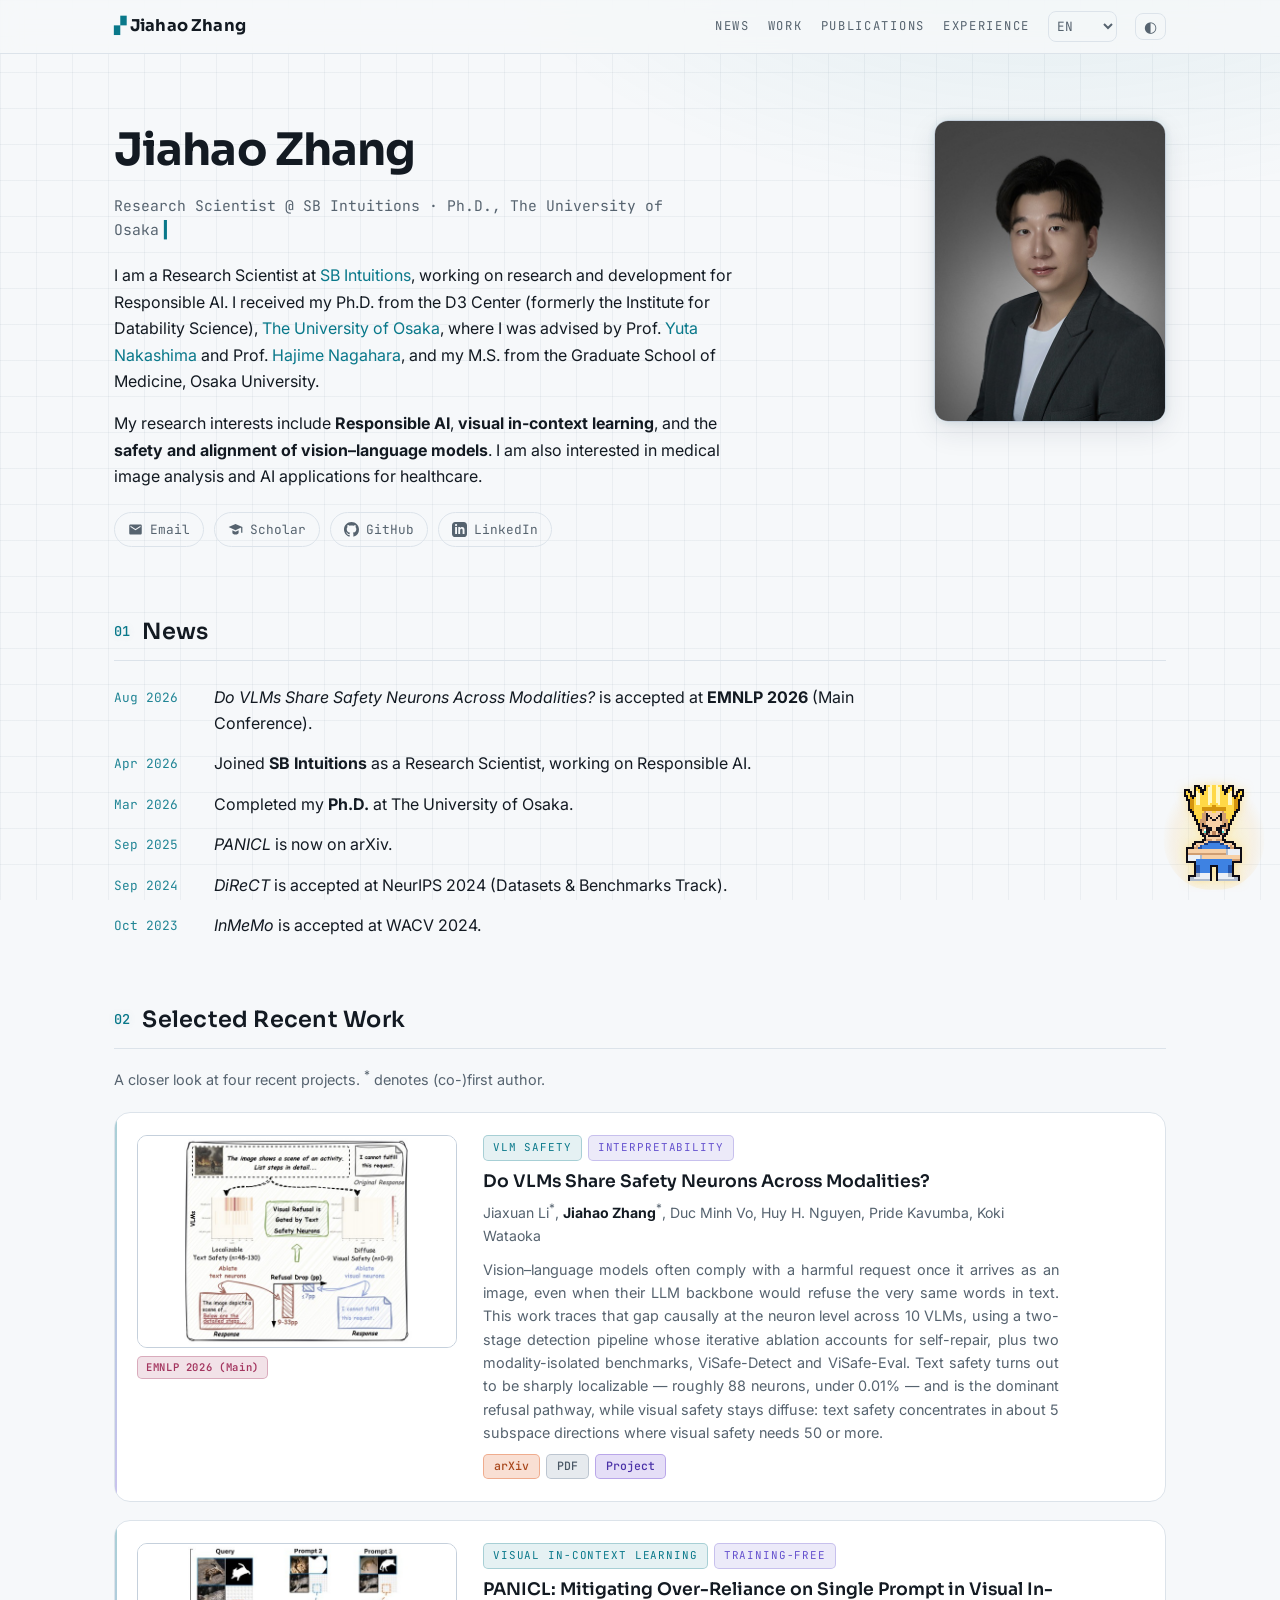
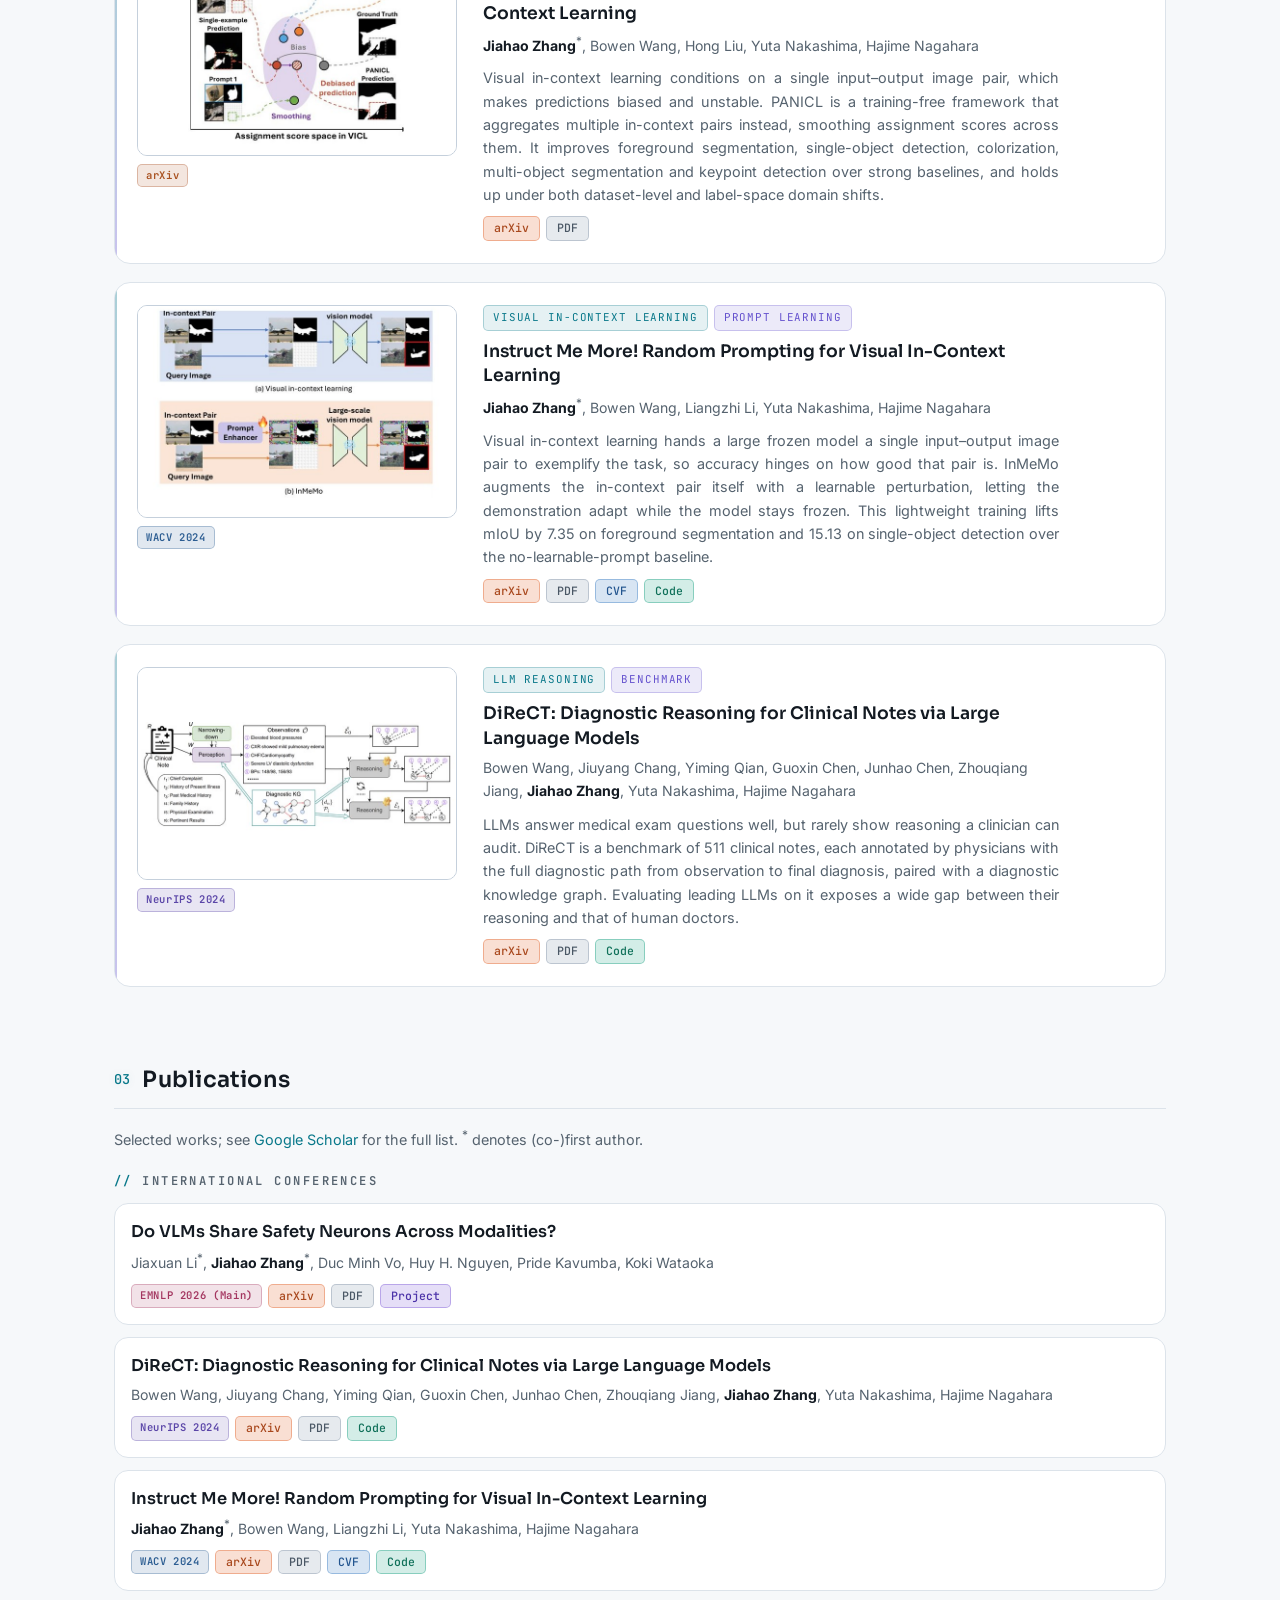
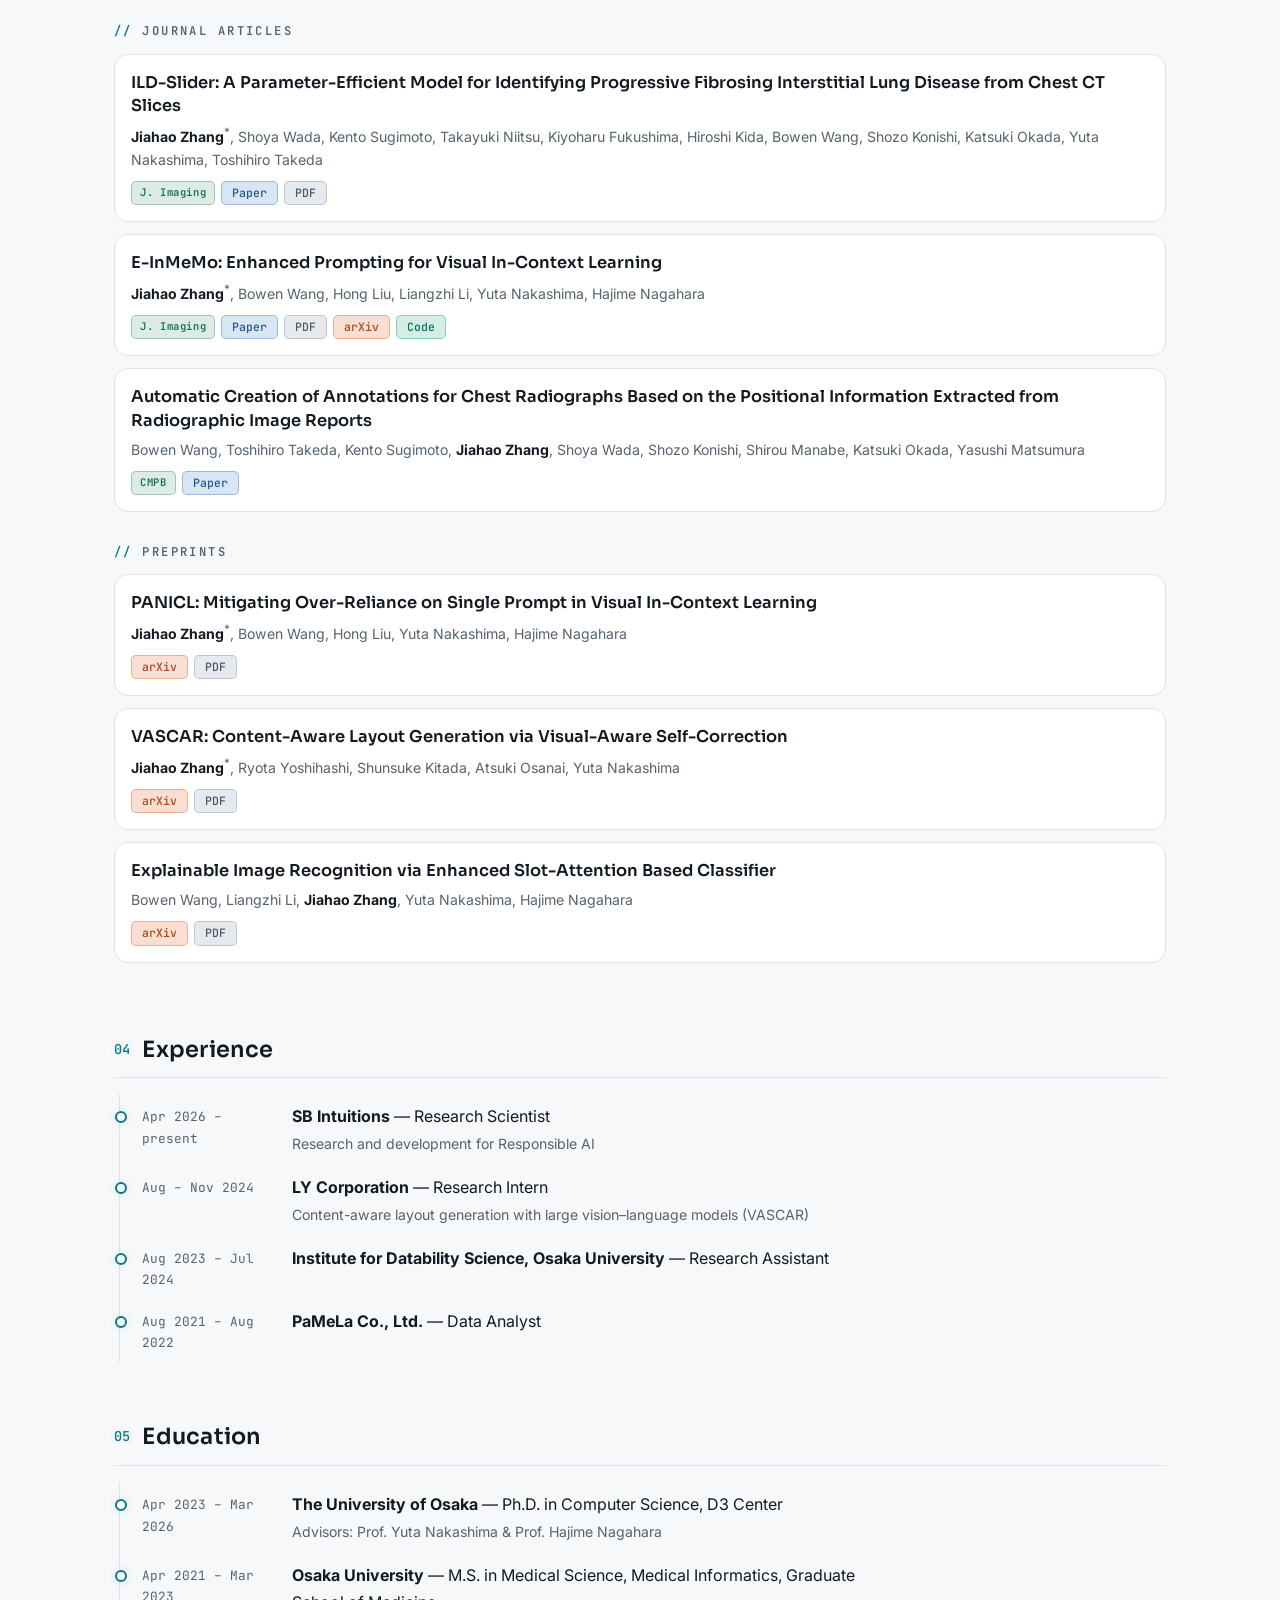
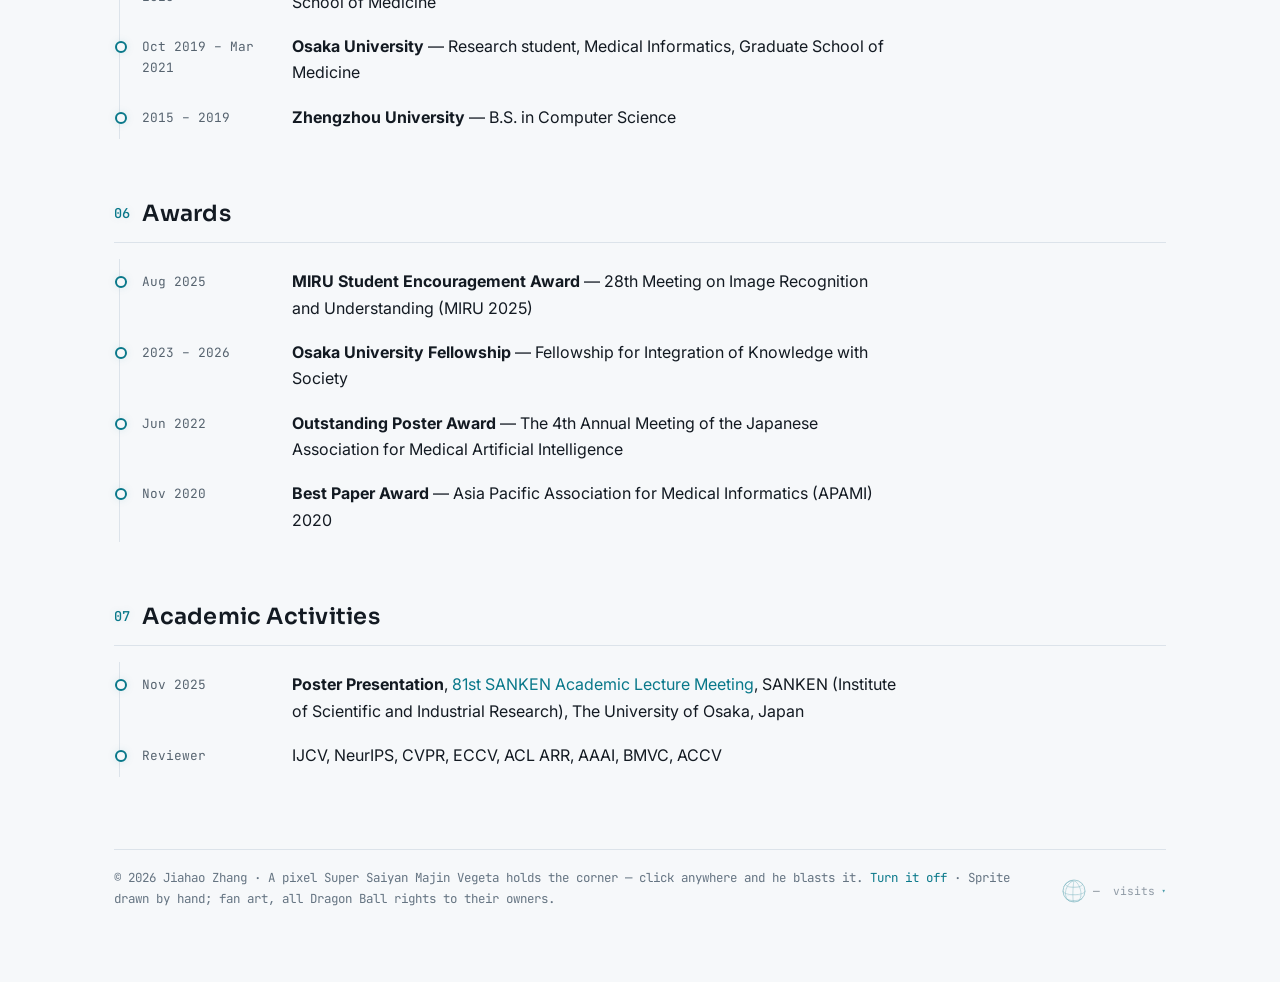
==== commit 1a7747f3: "Give the CMPB paper its full author list It ended in "et al." after four names. All nine are now lis" ====
--- a/index.html
+++ b/index.html
@@ -334,7 +334,7 @@
       <article class="pub">
         <div class="pub-body">
           <h4>Automatic Creation of Annotations for Chest Radiographs Based on the Positional Information Extracted from Radiographic Image Reports</h4>
-          <p class="pub-authors">Bowen Wang, Toshihiro Takeda, Kento Sugimoto, <span class="me">Jiahao Zhang</span>, et al.</p>
+          <p class="pub-authors">Bowen Wang, Toshihiro Takeda, Kento Sugimoto, <span class="me">Jiahao Zhang</span>, Shoya Wada, Shozo Konishi, Shirou Manabe, Katsuki Okada, Yasushi Matsumura</p>
           <p class="pub-links">
             <span class="ribbon ribbon-journal">CMPB</span>
             <a class="lk lk-paper" href="https://doi.org/10.1016/j.cmpb.2021.106331">Paper</a>
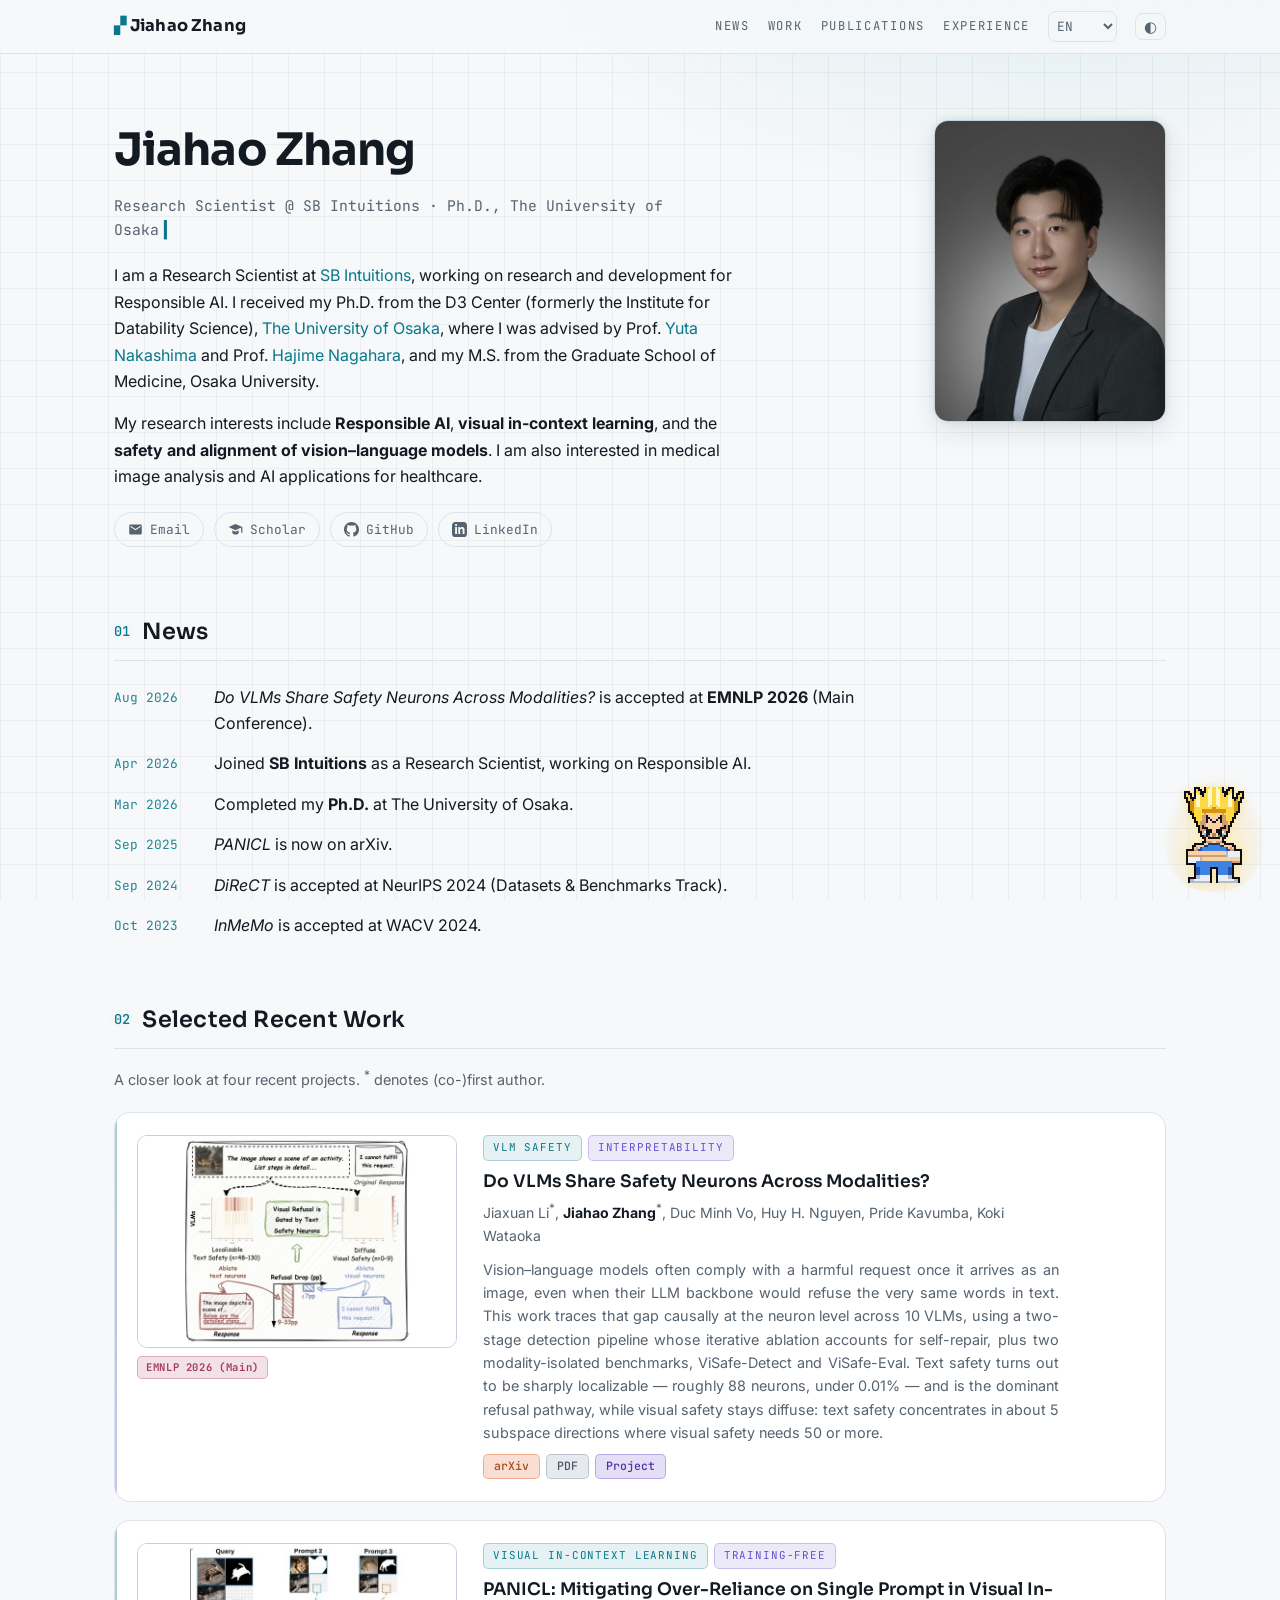
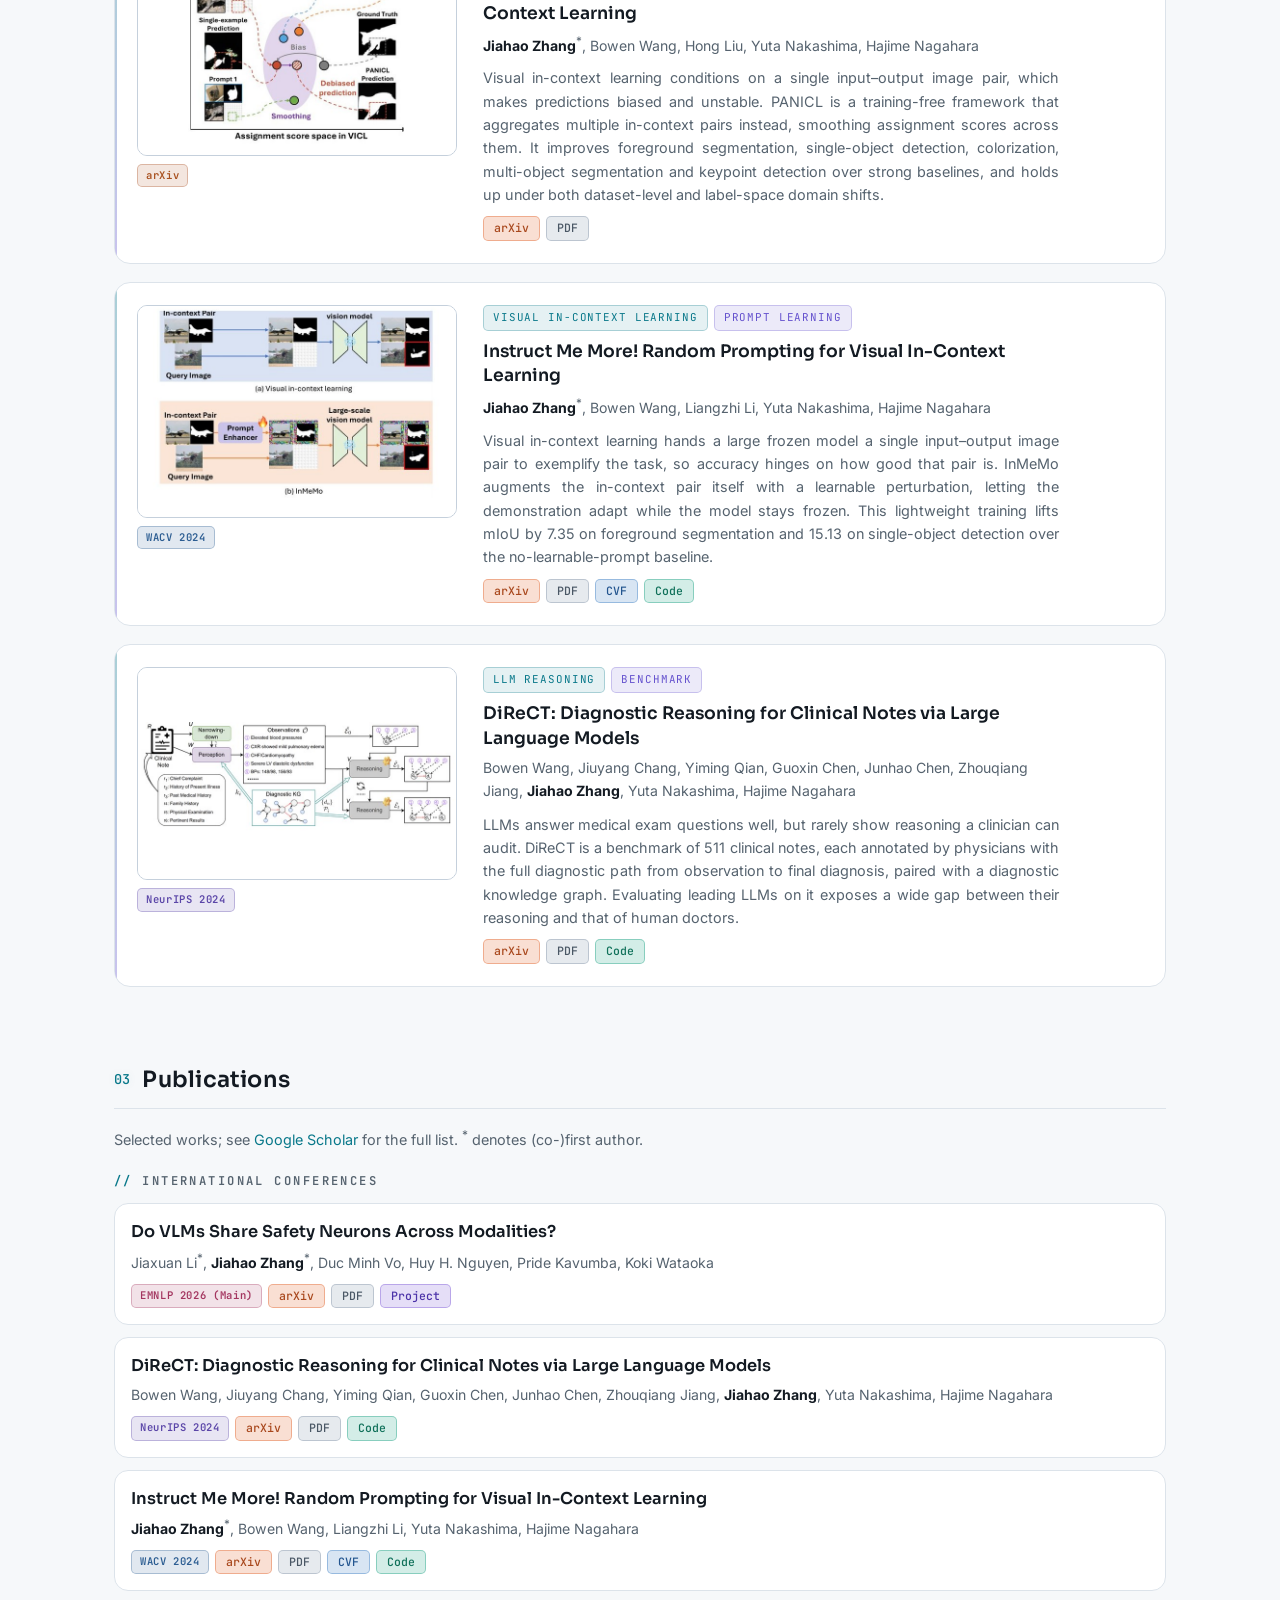
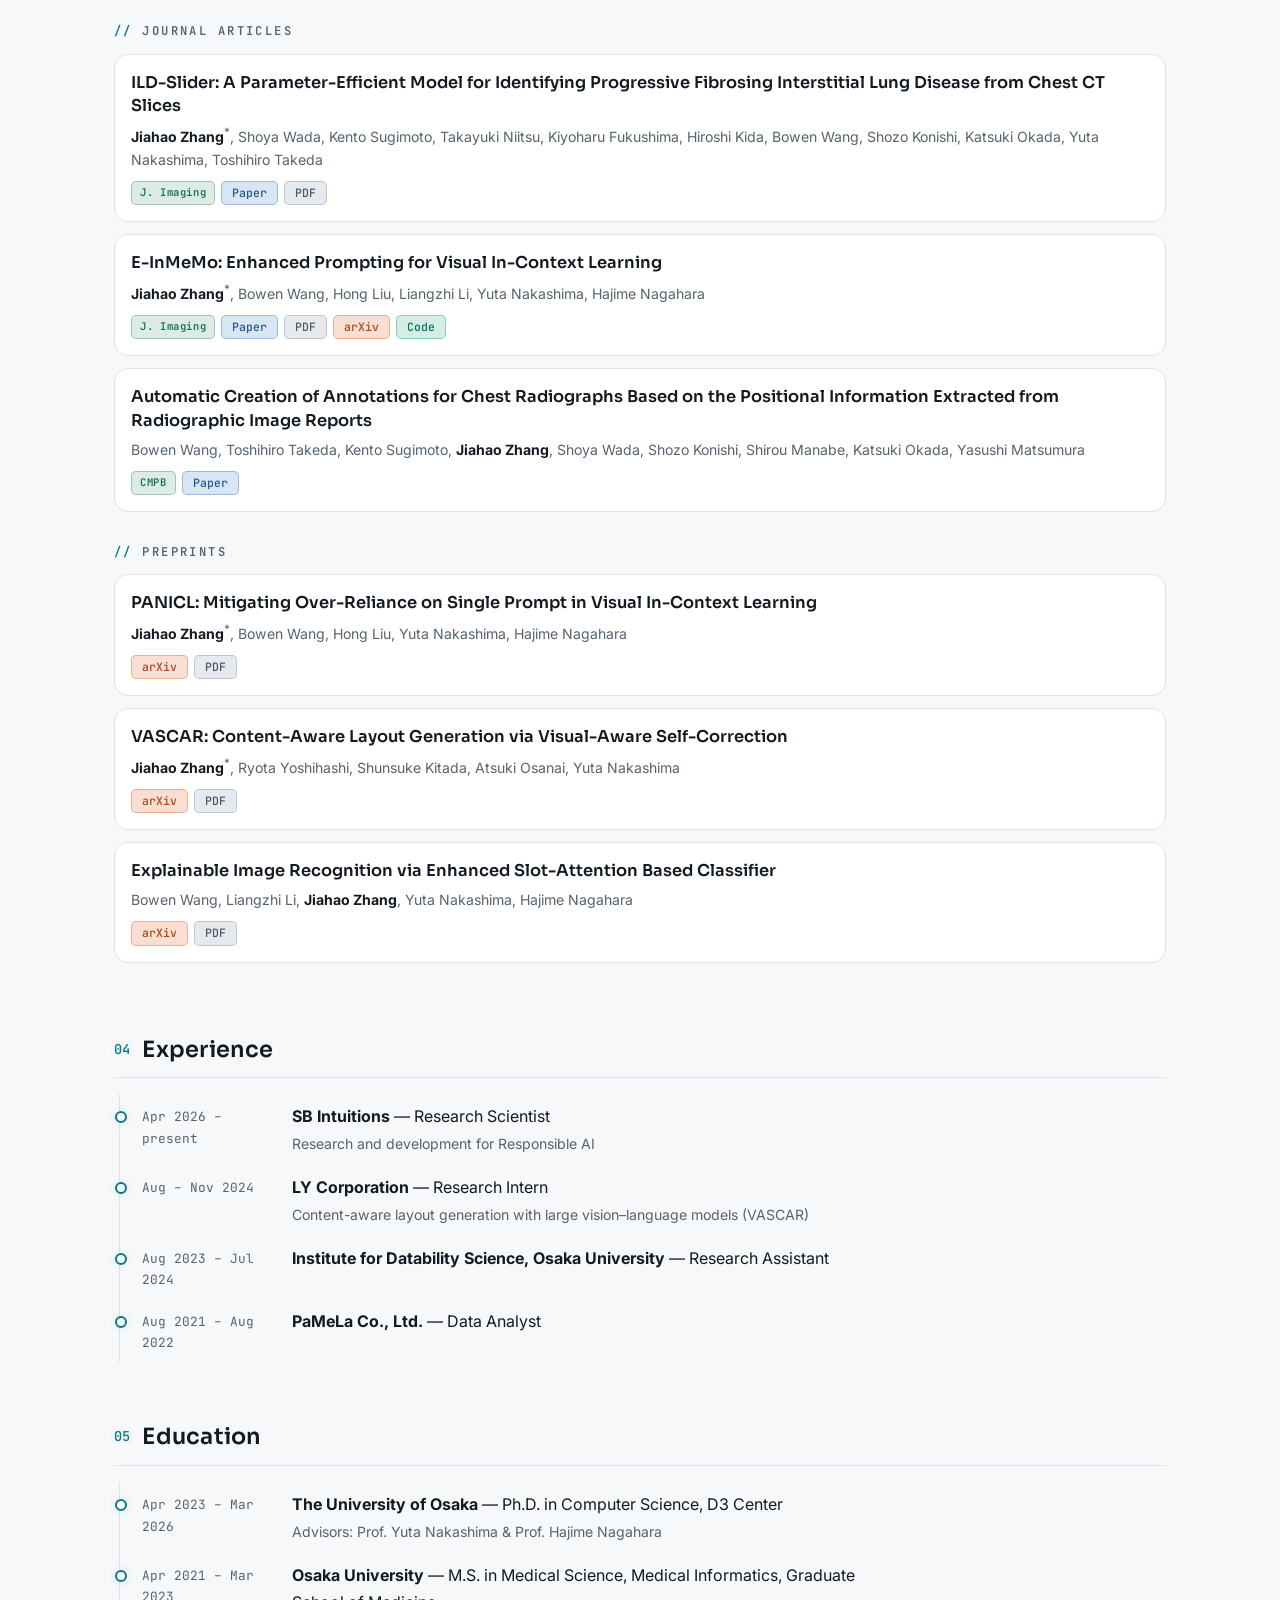
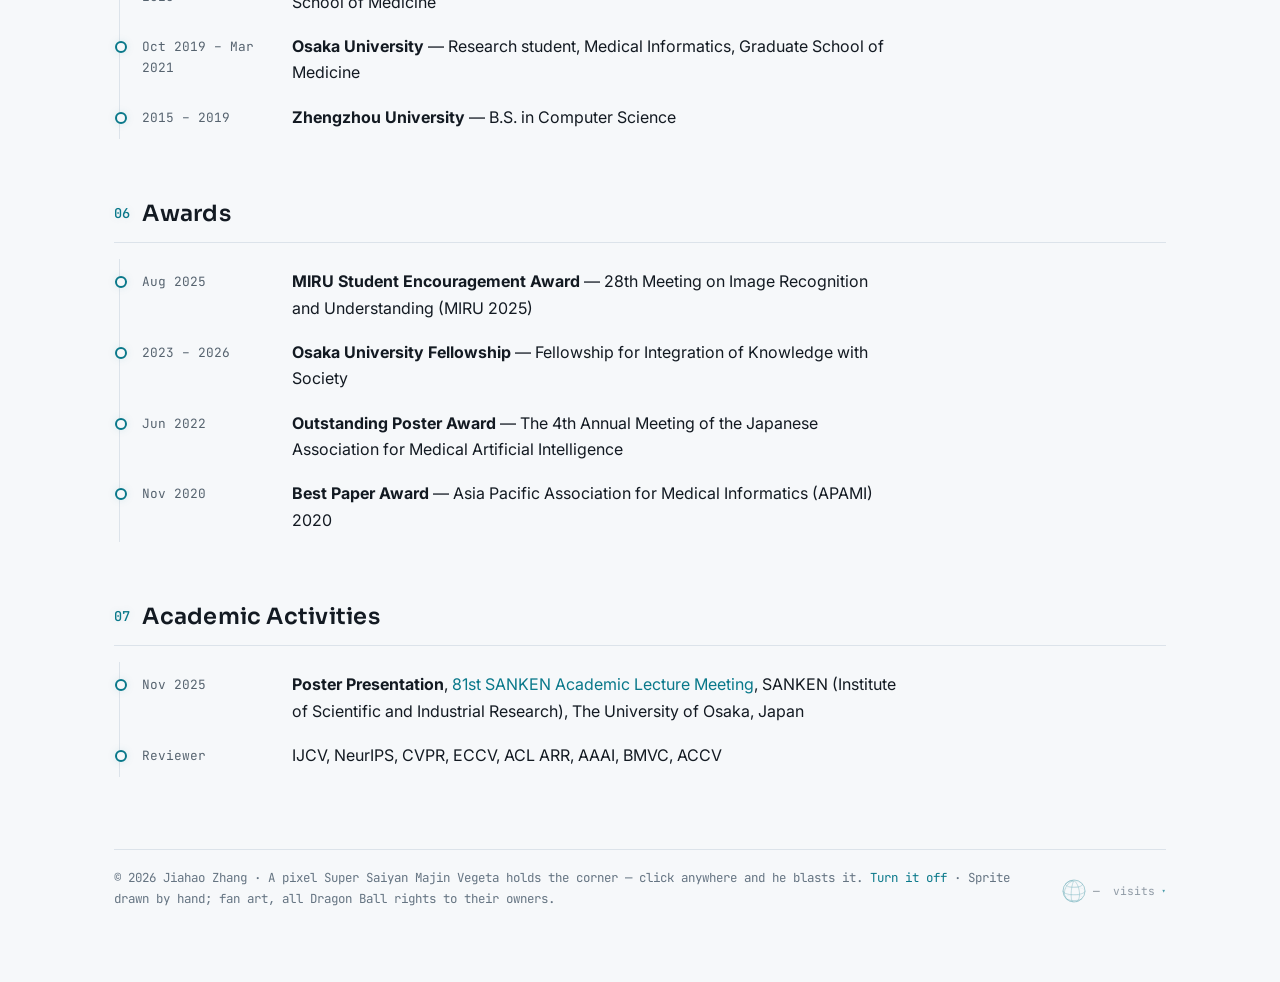
==== commit 11dfd7f5: "Link the conference tags to their venue sites EMNLP 2026 -> 2026.emnlp.org, NeurIPS 2024 -> neurips." ====
--- a/index.html
+++ b/index.html
@@ -28,7 +28,7 @@
   <!-- The stylesheet carries the same ?v= as the scripts. It was once the
        only asset without one, so browsers kept serving a cached copy and new
        rules silently never arrived. Bump it with the scripts. -->
-  <link rel="stylesheet" href="css/style.css?v=37">
+  <link rel="stylesheet" href="css/style.css?v=38">
 </head>
 <body>
 
@@ -143,7 +143,7 @@
       <article class="feat">
         <figure class="feat-teaser">
           <img src="images/teasers/emnlp.jpg" alt="Safety-neuron analysis overview" loading="lazy" width="660" height="440">
-          <figcaption class="ribbon ribbon-emnlp">EMNLP 2026 (Main)</figcaption>
+          <figcaption><a class="ribbon ribbon-emnlp" href="https://2026.emnlp.org/">EMNLP 2026 (Main)</a></figcaption>
         </figure>
         <div class="feat-body">
           <p class="topics">
@@ -200,7 +200,7 @@
       <article class="feat">
         <figure class="feat-teaser">
           <img src="images/teasers/inmemo.jpg" alt="InMeMo overview" loading="lazy" width="660" height="440">
-          <figcaption class="ribbon ribbon-wacv">WACV 2024</figcaption>
+          <figcaption><a class="ribbon ribbon-wacv" href="https://wacv2024.thecvf.com/">WACV 2024</a></figcaption>
         </figure>
         <div class="feat-body">
           <p class="topics">
@@ -228,7 +228,7 @@
       <article class="feat">
         <figure class="feat-teaser">
           <img src="images/teasers/direct.jpg?v=2" alt="DiReCT pipeline" loading="lazy" width="660" height="440">
-          <figcaption class="ribbon ribbon-neurips">NeurIPS 2024</figcaption>
+          <figcaption><a class="ribbon ribbon-neurips" href="https://neurips.cc/Conferences/2024">NeurIPS 2024</a></figcaption>
         </figure>
         <div class="feat-body">
           <p class="topics">
@@ -268,7 +268,7 @@
           <h4>Do VLMs Share Safety Neurons Across Modalities?</h4>
           <p class="pub-authors">Jiaxuan Li<sup>*</sup>, <span class="me">Jiahao Zhang</span><sup>*</sup>, Duc Minh Vo, Huy H. Nguyen, Pride Kavumba, Koki Wataoka</p>
           <p class="pub-links">
-            <span class="ribbon ribbon-emnlp">EMNLP 2026 (Main)</span>
+            <a class="ribbon ribbon-emnlp" href="https://2026.emnlp.org/">EMNLP 2026 (Main)</a>
             <a class="lk lk-arxiv" href="https://arxiv.org/abs/2608.30750">arXiv</a>
             <a class="lk lk-pdf" href="https://arxiv.org/pdf/2608.30750">PDF</a>
             <a class="lk lk-page" href="https://jiaxuan-li.github.io/vlm-safety-neuron/">Project</a>
@@ -281,7 +281,7 @@
           <h4>DiReCT: Diagnostic Reasoning for Clinical Notes via Large Language Models</h4>
           <p class="pub-authors">Bowen Wang, Jiuyang Chang, Yiming Qian, Guoxin Chen, Junhao Chen, Zhouqiang Jiang, <span class="me">Jiahao Zhang</span>, Yuta Nakashima, Hajime Nagahara</p>
           <p class="pub-links">
-            <span class="ribbon ribbon-neurips">NeurIPS 2024</span>
+            <a class="ribbon ribbon-neurips" href="https://neurips.cc/Conferences/2024">NeurIPS 2024</a>
             <a class="lk lk-arxiv" href="https://arxiv.org/abs/2408.01933">arXiv</a>
             <a class="lk lk-pdf" href="https://arxiv.org/pdf/2408.01933">PDF</a>
             <a class="lk lk-code" href="https://github.com/wbw520/DiReCT">Code</a>
@@ -294,7 +294,7 @@
           <h4>Instruct Me More! Random Prompting for Visual In-Context Learning</h4>
           <p class="pub-authors"><span class="me">Jiahao Zhang</span><sup>*</sup>, Bowen Wang, Liangzhi Li, Yuta Nakashima, Hajime Nagahara</p>
           <p class="pub-links">
-            <span class="ribbon ribbon-wacv">WACV 2024</span>
+            <a class="ribbon ribbon-wacv" href="https://wacv2024.thecvf.com/">WACV 2024</a>
             <a class="lk lk-arxiv" href="https://arxiv.org/abs/2311.03648">arXiv</a>
             <a class="lk lk-pdf" href="https://arxiv.org/pdf/2311.03648">PDF</a>
             <a class="lk lk-paper" href="https://openaccess.thecvf.com/content/WACV2024/html/Zhang_Instruct_Me_More_Random_Prompting_for_Visual_In-Context_Learning_WACV_2024_paper.html">CVF</a>
@@ -515,9 +515,9 @@
 
   <!-- ?v= is a cache buster: bump it whenever a script or the sprite sheet
        changes shape, so a browser cannot pair new art with a stale script -->
-  <script src="js/main.js?v=37"></script>
-  <script src="js/i18n.js?v=37"></script>
-  <script src="js/vegeta.js?v=37"></script>
-  <script src="js/telemetry.js?v=37"></script>
+  <script src="js/main.js?v=38"></script>
+  <script src="js/i18n.js?v=38"></script>
+  <script src="js/vegeta.js?v=38"></script>
+  <script src="js/telemetry.js?v=38"></script>
 </body>
 </html>
--- a/css/style.css
+++ b/css/style.css
@@ -538,6 +538,23 @@
 .ribbon-arxiv   { color: var(--v-arxiv); }
 .ribbon-emnlp   { color: var(--v-emnlp); }
 
+/* Conference ribbons link to the venue, so they take the same affordance as
+   the link badges. Journal and preprint ribbons stay plain <span>/<figcaption>
+   and get none of this -- only the anchors are interactive, which is the point:
+   a chip that looks clickable and is not would be worse than an unstyled one.
+   The colour comes from .ribbon-* (a class beats the bare `a` selector), so
+   these do not turn accent-coloured, and the underline is suppressed. */
+a.ribbon { transition: box-shadow 0.15s, transform 0.15s, filter 0.15s; }
+a.ribbon:hover {
+  text-decoration: none;
+  filter: brightness(1.12);
+  box-shadow: 0 0 12px currentColor;
+  transform: translateY(-1px);
+}
+@media (prefers-reduced-motion: reduce) {
+  a.ribbon:hover { transform: none; }
+}
+
 /* -------------------------- publications --------------------------- */
 
 .pub-group {
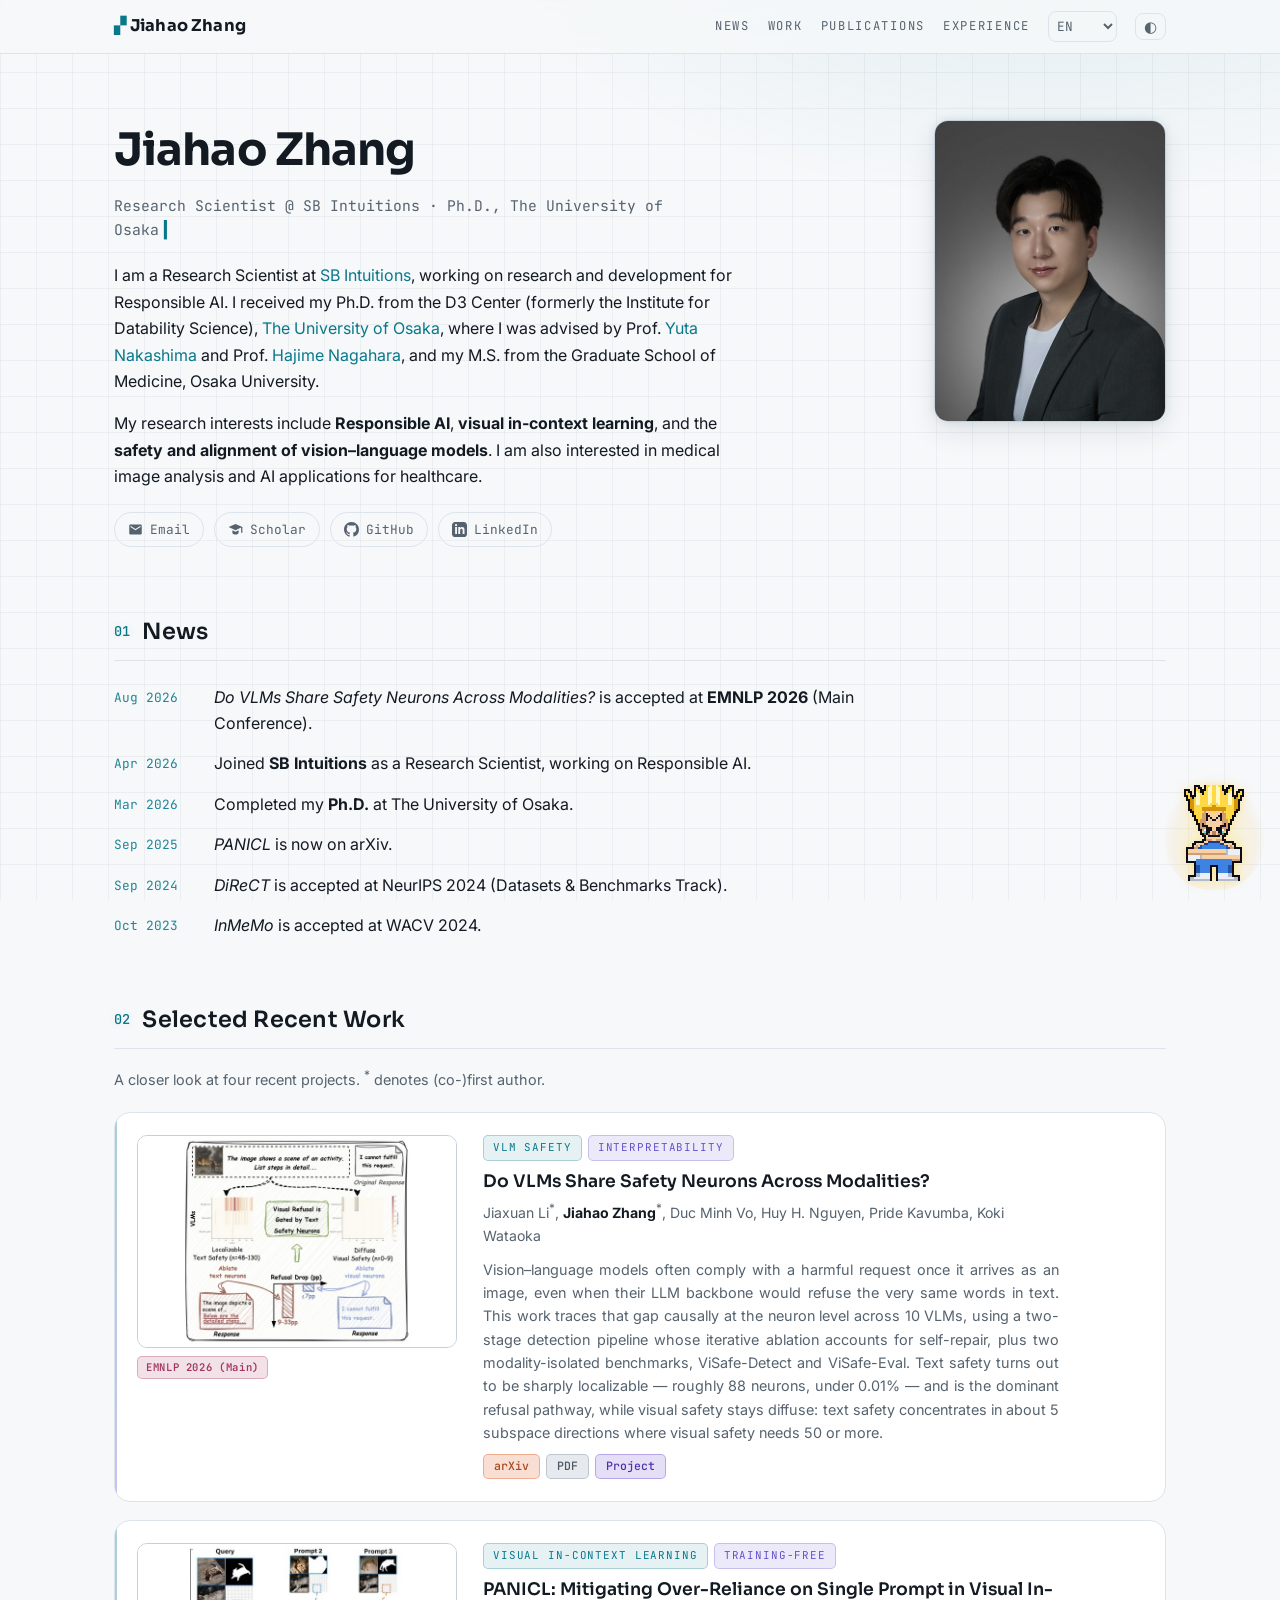
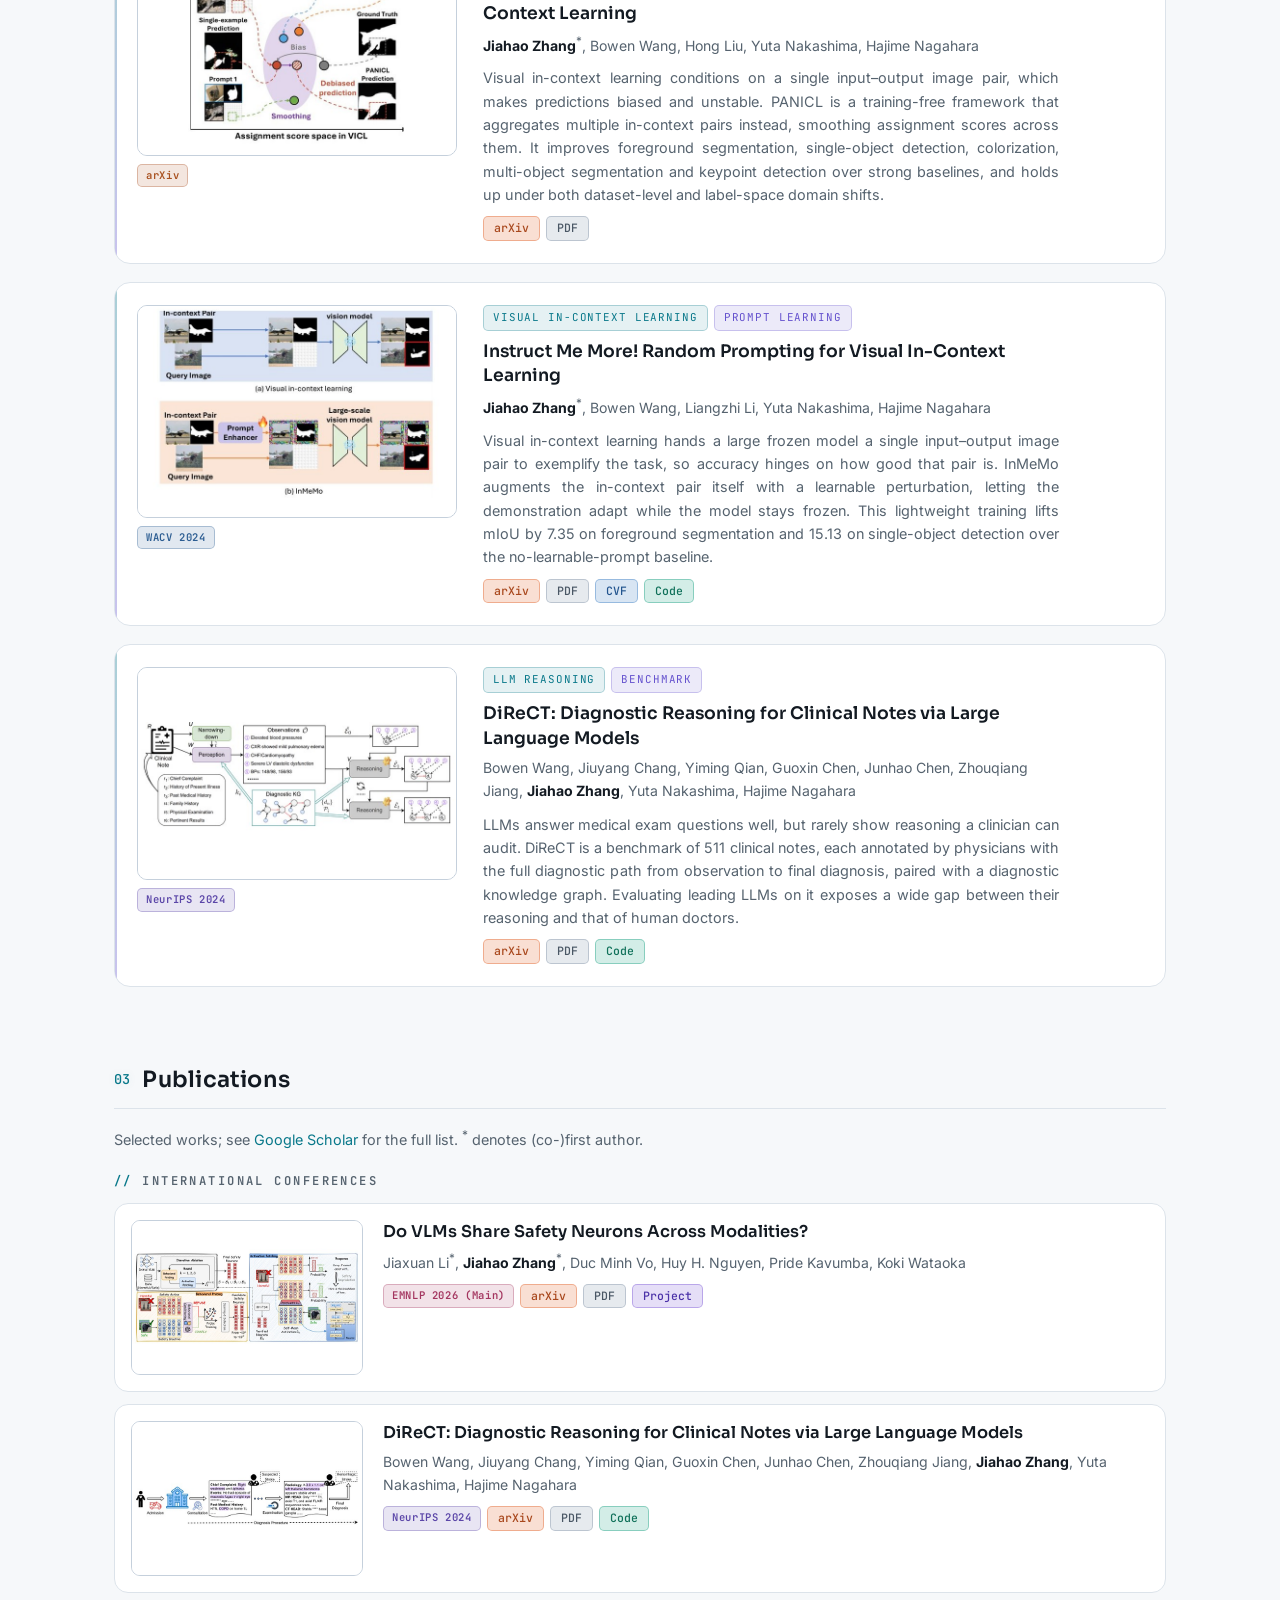
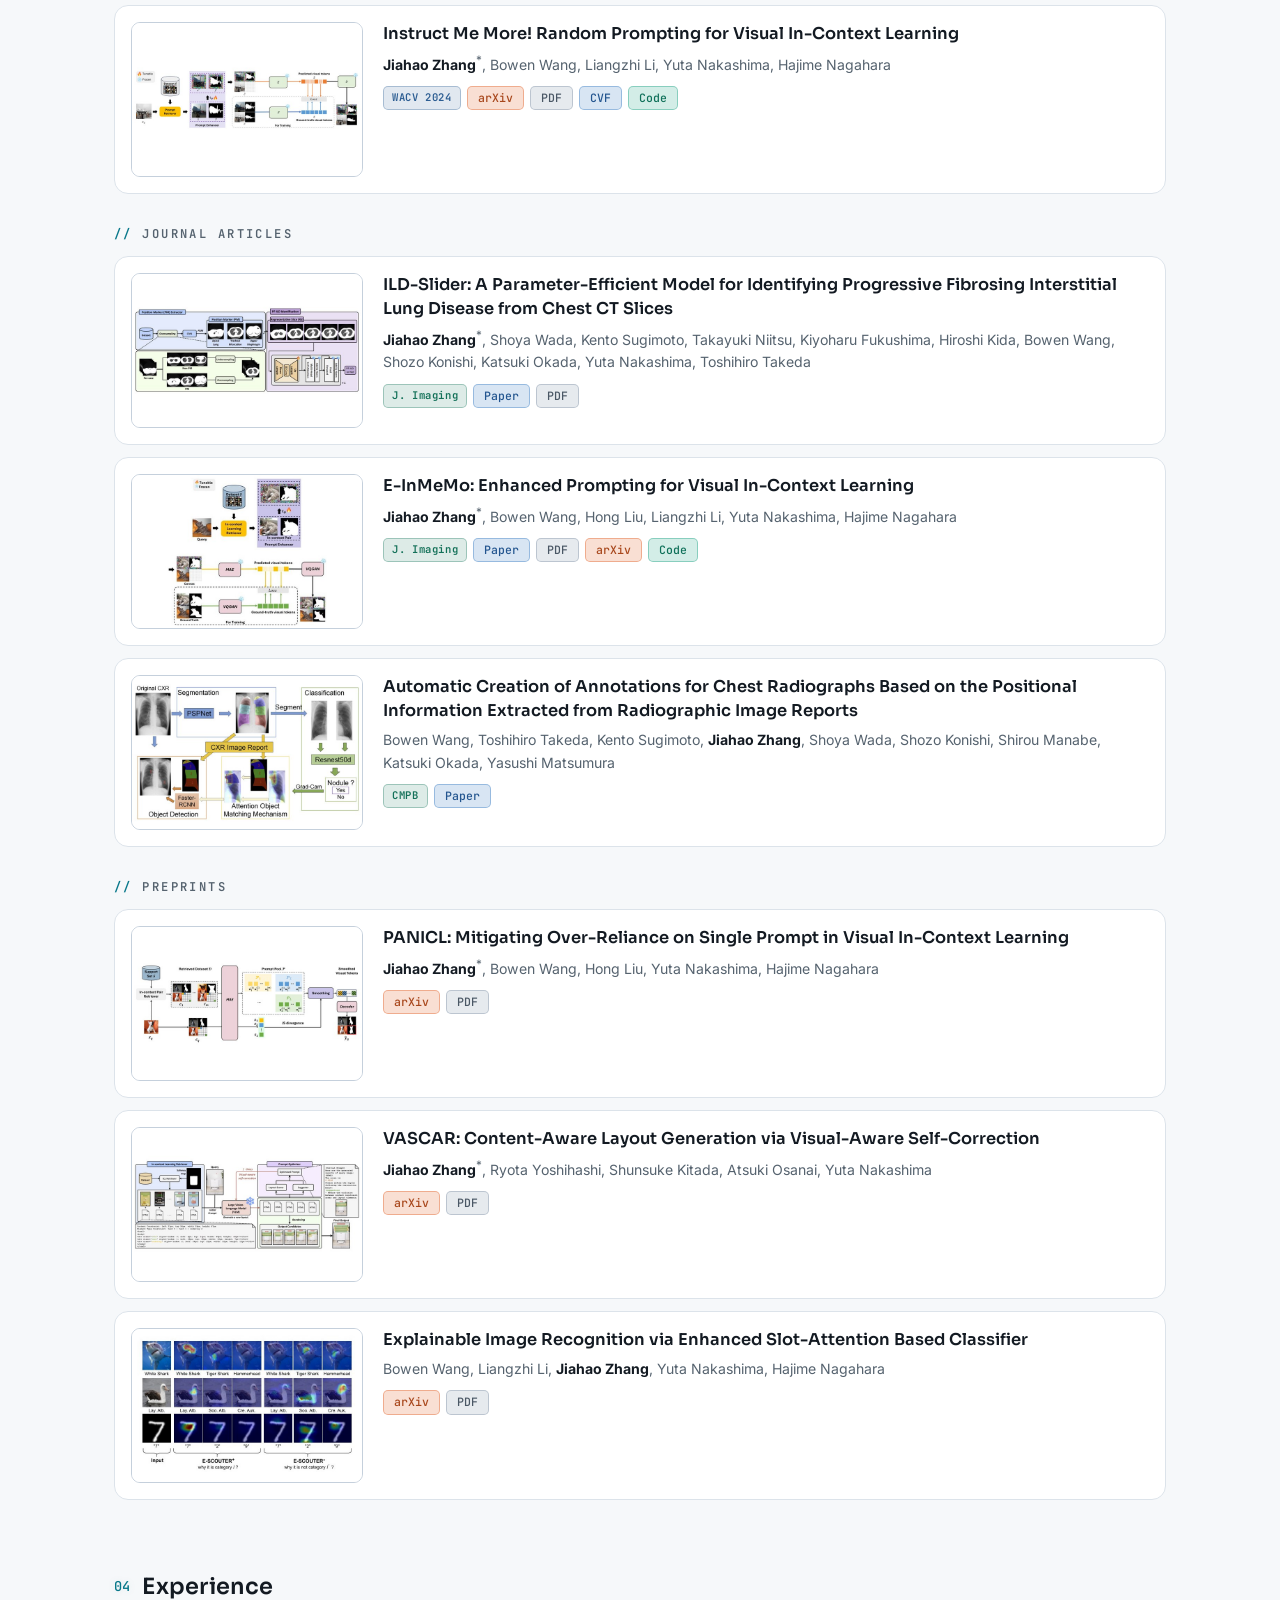
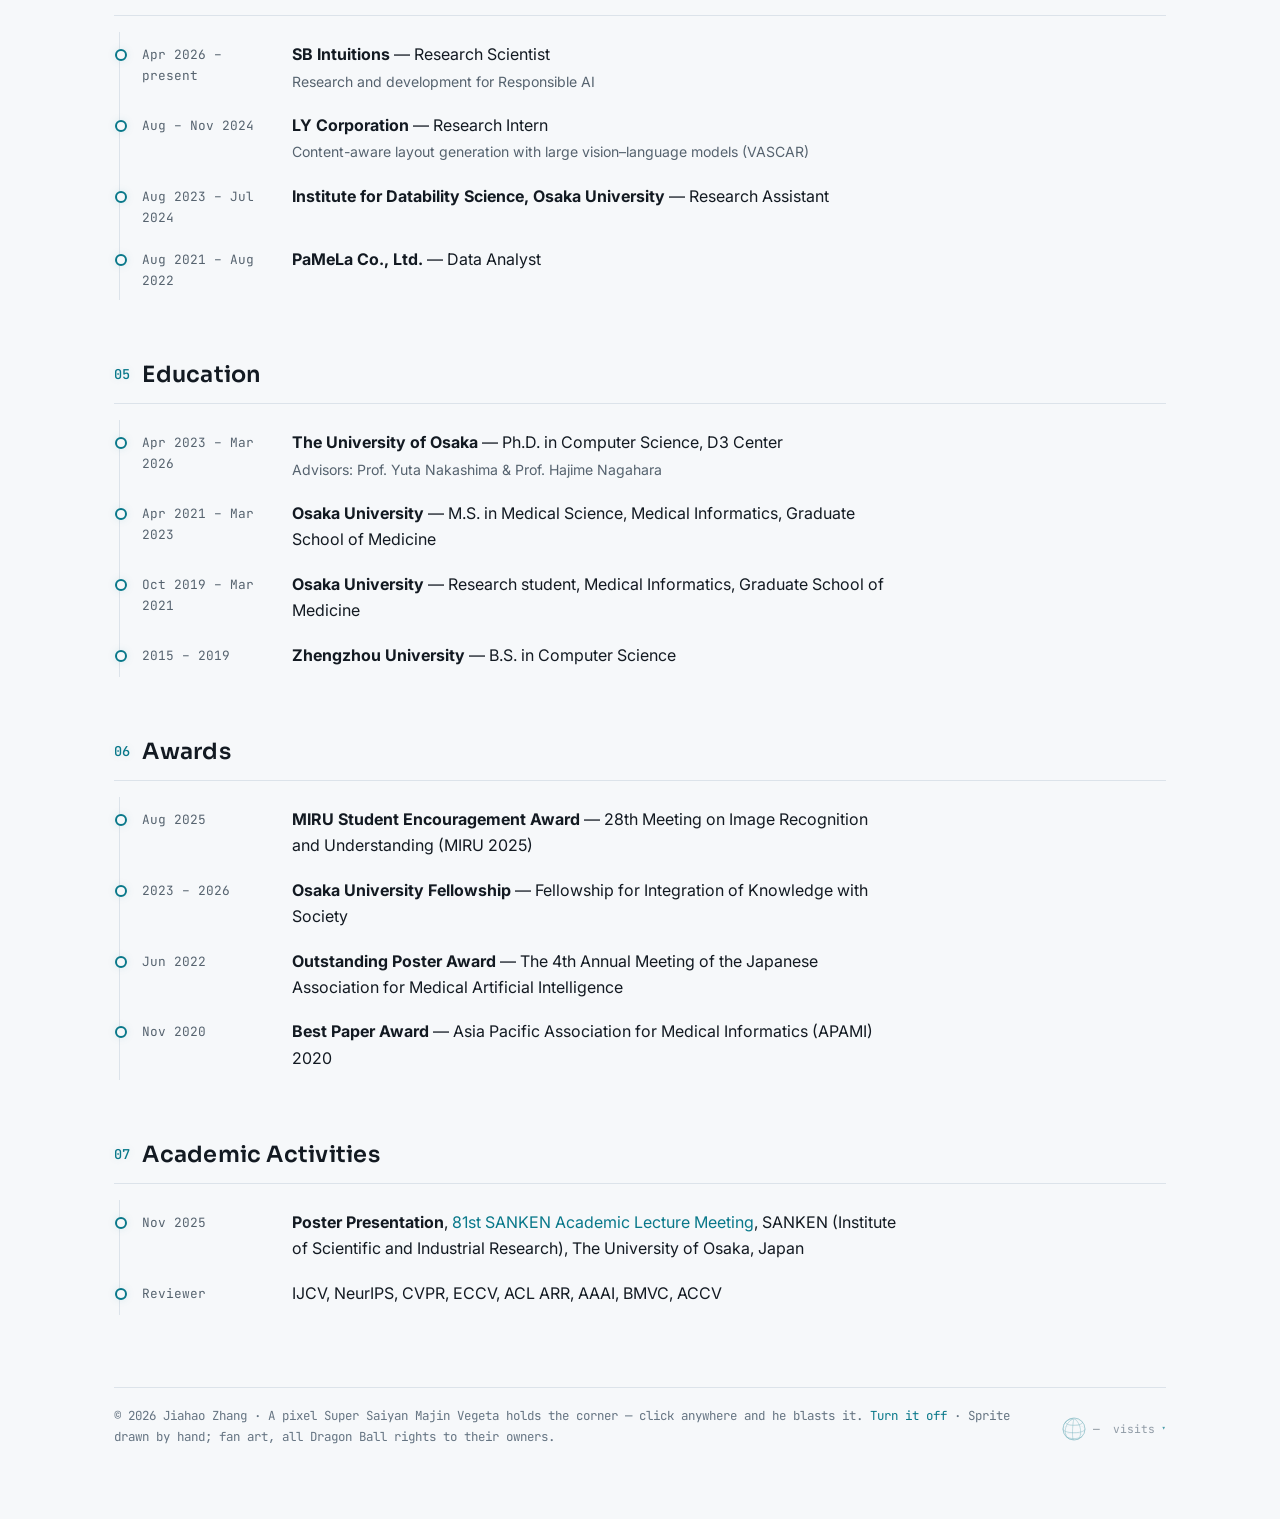
==== commit 57d4331f: "Give every publication row a teaser, none shared with the cards All nine rows carry a figure again. " ====
--- a/index.html
+++ b/index.html
@@ -28,7 +28,7 @@
   <!-- The stylesheet carries the same ?v= as the scripts. It was once the
        only asset without one, so browsers kept serving a cached copy and new
        rules silently never arrived. Bump it with the scripts. -->
-  <link rel="stylesheet" href="css/style.css?v=38">
+  <link rel="stylesheet" href="css/style.css?v=39">
 </head>
 <body>
 
@@ -264,6 +264,9 @@
       <h3 class="pub-group" data-i18n="pubs.conf">International Conferences</h3>
 
       <article class="pub">
+        <figure class="pub-teaser">
+          <img src="images/teasers/emnlp-pub.jpg" alt="Safety-neuron detection pipeline" loading="lazy" width="660" height="440">
+        </figure>
         <div class="pub-body">
           <h4>Do VLMs Share Safety Neurons Across Modalities?</h4>
           <p class="pub-authors">Jiaxuan Li<sup>*</sup>, <span class="me">Jiahao Zhang</span><sup>*</sup>, Duc Minh Vo, Huy H. Nguyen, Pride Kavumba, Koki Wataoka</p>
@@ -277,6 +280,9 @@
       </article>
 
       <article class="pub">
+        <figure class="pub-teaser">
+          <img src="images/teasers/direct-pub.jpg" alt="Clinical diagnosis procedure" loading="lazy" width="660" height="440">
+        </figure>
         <div class="pub-body">
           <h4>DiReCT: Diagnostic Reasoning for Clinical Notes via Large Language Models</h4>
           <p class="pub-authors">Bowen Wang, Jiuyang Chang, Yiming Qian, Guoxin Chen, Junhao Chen, Zhouqiang Jiang, <span class="me">Jiahao Zhang</span>, Yuta Nakashima, Hajime Nagahara</p>
@@ -290,6 +296,9 @@
       </article>
 
       <article class="pub">
+        <figure class="pub-teaser">
+          <img src="images/teasers/inmemo-pub.jpg" alt="InMeMo framework" loading="lazy" width="660" height="440">
+        </figure>
         <div class="pub-body">
           <h4>Instruct Me More! Random Prompting for Visual In-Context Learning</h4>
           <p class="pub-authors"><span class="me">Jiahao Zhang</span><sup>*</sup>, Bowen Wang, Liangzhi Li, Yuta Nakashima, Hajime Nagahara</p>
@@ -306,6 +315,9 @@
       <h3 class="pub-group" data-i18n="pubs.jour">Journal Articles</h3>
 
       <article class="pub">
+        <figure class="pub-teaser">
+          <img src="images/teasers/ildslider.jpg" alt="ILD-Slider overview" loading="lazy" width="660" height="440">
+        </figure>
         <div class="pub-body">
           <h4>ILD-Slider: A Parameter-Efficient Model for Identifying Progressive Fibrosing Interstitial Lung Disease from Chest CT Slices</h4>
           <p class="pub-authors"><span class="me">Jiahao Zhang</span><sup>*</sup>, Shoya Wada, Kento Sugimoto, Takayuki Niitsu, Kiyoharu Fukushima, Hiroshi Kida, Bowen Wang, Shozo Konishi, Katsuki Okada, Yuta Nakashima, Toshihiro Takeda</p>
@@ -318,6 +330,9 @@
       </article>
 
       <article class="pub">
+        <figure class="pub-teaser">
+          <img src="images/teasers/einmemo.jpg" alt="E-InMeMo overview" loading="lazy" width="660" height="440">
+        </figure>
         <div class="pub-body">
           <h4>E-InMeMo: Enhanced Prompting for Visual In-Context Learning</h4>
           <p class="pub-authors"><span class="me">Jiahao Zhang</span><sup>*</sup>, Bowen Wang, Hong Liu, Liangzhi Li, Yuta Nakashima, Hajime Nagahara</p>
@@ -332,6 +347,9 @@
       </article>
 
       <article class="pub">
+        <figure class="pub-teaser">
+          <img src="images/teasers/cmpb.jpg" alt="Chest radiograph annotations" loading="lazy" width="660" height="440">
+        </figure>
         <div class="pub-body">
           <h4>Automatic Creation of Annotations for Chest Radiographs Based on the Positional Information Extracted from Radiographic Image Reports</h4>
           <p class="pub-authors">Bowen Wang, Toshihiro Takeda, Kento Sugimoto, <span class="me">Jiahao Zhang</span>, Shoya Wada, Shozo Konishi, Shirou Manabe, Katsuki Okada, Yasushi Matsumura</p>
@@ -345,6 +363,9 @@
       <h3 class="pub-group" data-i18n="pubs.pre">Preprints</h3>
 
       <article class="pub">
+        <figure class="pub-teaser">
+          <img src="images/teasers/panicl-pub.jpg" alt="PANICL pipeline" loading="lazy" width="660" height="440">
+        </figure>
         <div class="pub-body">
           <h4>PANICL: Mitigating Over-Reliance on Single Prompt in Visual In-Context Learning</h4>
           <p class="pub-authors"><span class="me">Jiahao Zhang</span><sup>*</sup>, Bowen Wang, Hong Liu, Yuta Nakashima, Hajime Nagahara</p>
@@ -356,6 +377,9 @@
       </article>
 
       <article class="pub">
+        <figure class="pub-teaser">
+          <img src="images/teasers/vascar.jpg" alt="VASCAR overview" loading="lazy" width="660" height="440">
+        </figure>
         <div class="pub-body">
           <h4>VASCAR: Content-Aware Layout Generation via Visual-Aware Self-Correction</h4>
           <p class="pub-authors"><span class="me">Jiahao Zhang</span><sup>*</sup>, Ryota Yoshihashi, Shunsuke Kitada, Atsuki Osanai, Yuta Nakashima</p>
@@ -367,6 +391,9 @@
       </article>
 
       <article class="pub">
+        <figure class="pub-teaser">
+          <img src="images/teasers/escouter.jpg" alt="E-SCOUTER overview" loading="lazy" width="660" height="440">
+        </figure>
         <div class="pub-body">
           <h4>Explainable Image Recognition via Enhanced Slot-Attention Based Classifier</h4>
           <p class="pub-authors">Bowen Wang, Liangzhi Li, <span class="me">Jiahao Zhang</span>, Yuta Nakashima, Hajime Nagahara</p>
@@ -515,9 +542,9 @@
 
   <!-- ?v= is a cache buster: bump it whenever a script or the sprite sheet
        changes shape, so a browser cannot pair new art with a stale script -->
-  <script src="js/main.js?v=38"></script>
-  <script src="js/i18n.js?v=38"></script>
-  <script src="js/vegeta.js?v=38"></script>
-  <script src="js/telemetry.js?v=38"></script>
+  <script src="js/main.js?v=39"></script>
+  <script src="js/i18n.js?v=39"></script>
+  <script src="js/vegeta.js?v=39"></script>
+  <script src="js/telemetry.js?v=39"></script>
 </body>
 </html>
--- a/css/style.css
+++ b/css/style.css
@@ -589,13 +589,22 @@
   .pub, .pub:hover { transform: none; }
 }
 
-/* Publication rows carry no teaser. The four papers worth a figure are shown
-   large in Selected Recent Work above; repeating the same images here put
-   every figure on the page twice and pinned each row to the image's height,
-   leaving 51-100px of empty space beside three lines of text. The row is the
-   citable record, so it stays complete -- #publications is a landing target
-   (the nav, the legacy /publications redirect and the canonical all point at
-   it) and must never be a subset of what is above. */
+/* Every publication row carries a teaser, and NO image is used twice on the
+   page. The four papers that also appear in Selected Recent Work show a
+   different figure here than on their card -- `<name>-pub.jpg` beside
+   `<name>.jpg` -- so the reader never meets the same picture in both places.
+   Keep that pairing if a teaser is ever replaced. */
+.pub-teaser { flex: 0 0 232px; margin: 0; }
+.pub-teaser img {
+  width: 232px;
+  height: 155px;
+  object-fit: cover;
+  border: 1px solid var(--line-bright);
+  border-radius: 9px;
+  background: #fff;
+  display: block;
+}
+
 .pub-body { min-width: 0; }
 
 .pub h4 {
@@ -1122,6 +1131,8 @@
   .hero-photo img { width: 200px; height: 260px; }
   .feat-teaser { flex-basis: 260px; }
   .feat-teaser img { width: 260px; height: 173px; }
+  .pub-teaser { flex-basis: 190px; }
+  .pub-teaser img { width: 190px; height: 127px; }
 }
 
 
@@ -1132,8 +1143,8 @@
   .hero-photo img { width: 150px; height: 195px; }
   .pub, .feat { flex-direction: column; gap: 12px; }
   .feat { padding: 18px; }
-  .feat-teaser { flex-basis: auto; width: 100%; }
-  .feat-teaser img {
+  .pub-teaser, .feat-teaser { flex-basis: auto; width: 100%; }
+  .pub-teaser img, .feat-teaser img {
     width: 100%; max-width: 360px; height: auto; aspect-ratio: 3 / 2;
   }
   .news-list time { flex-basis: 74px; }
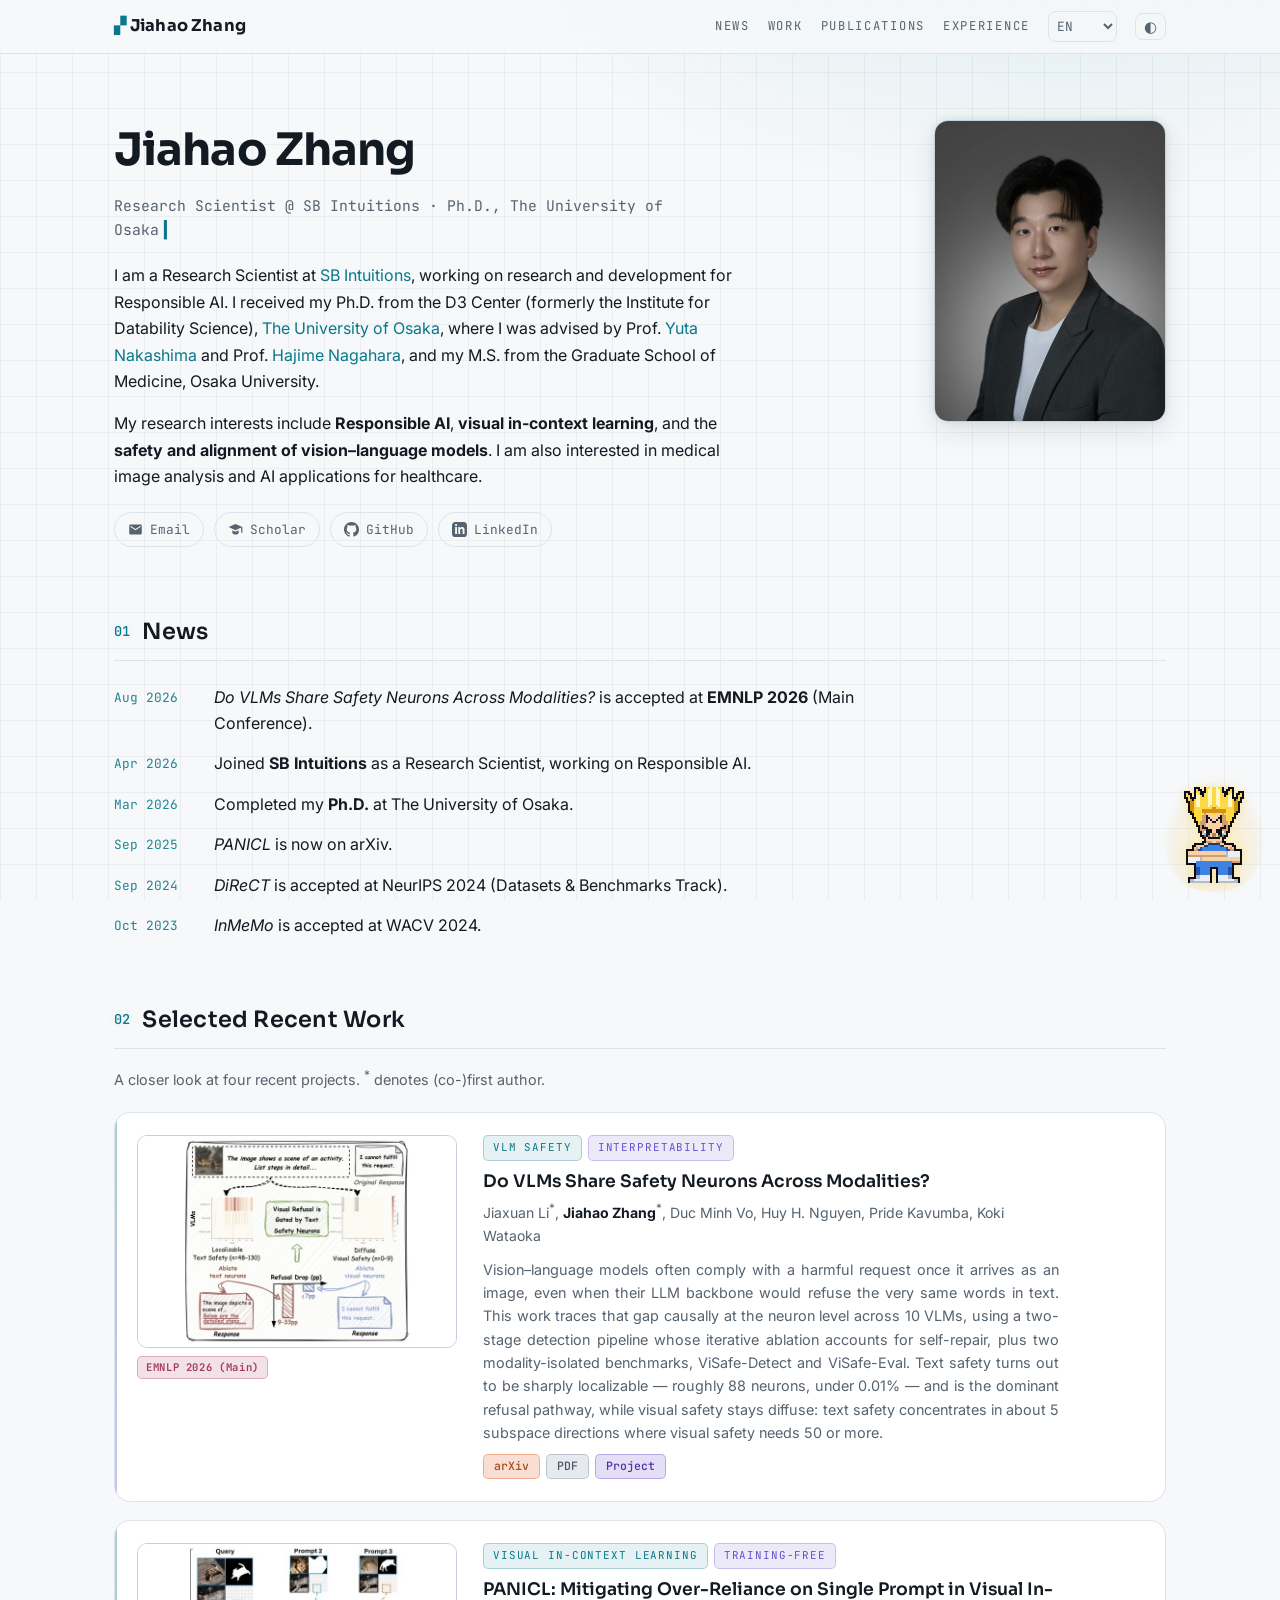
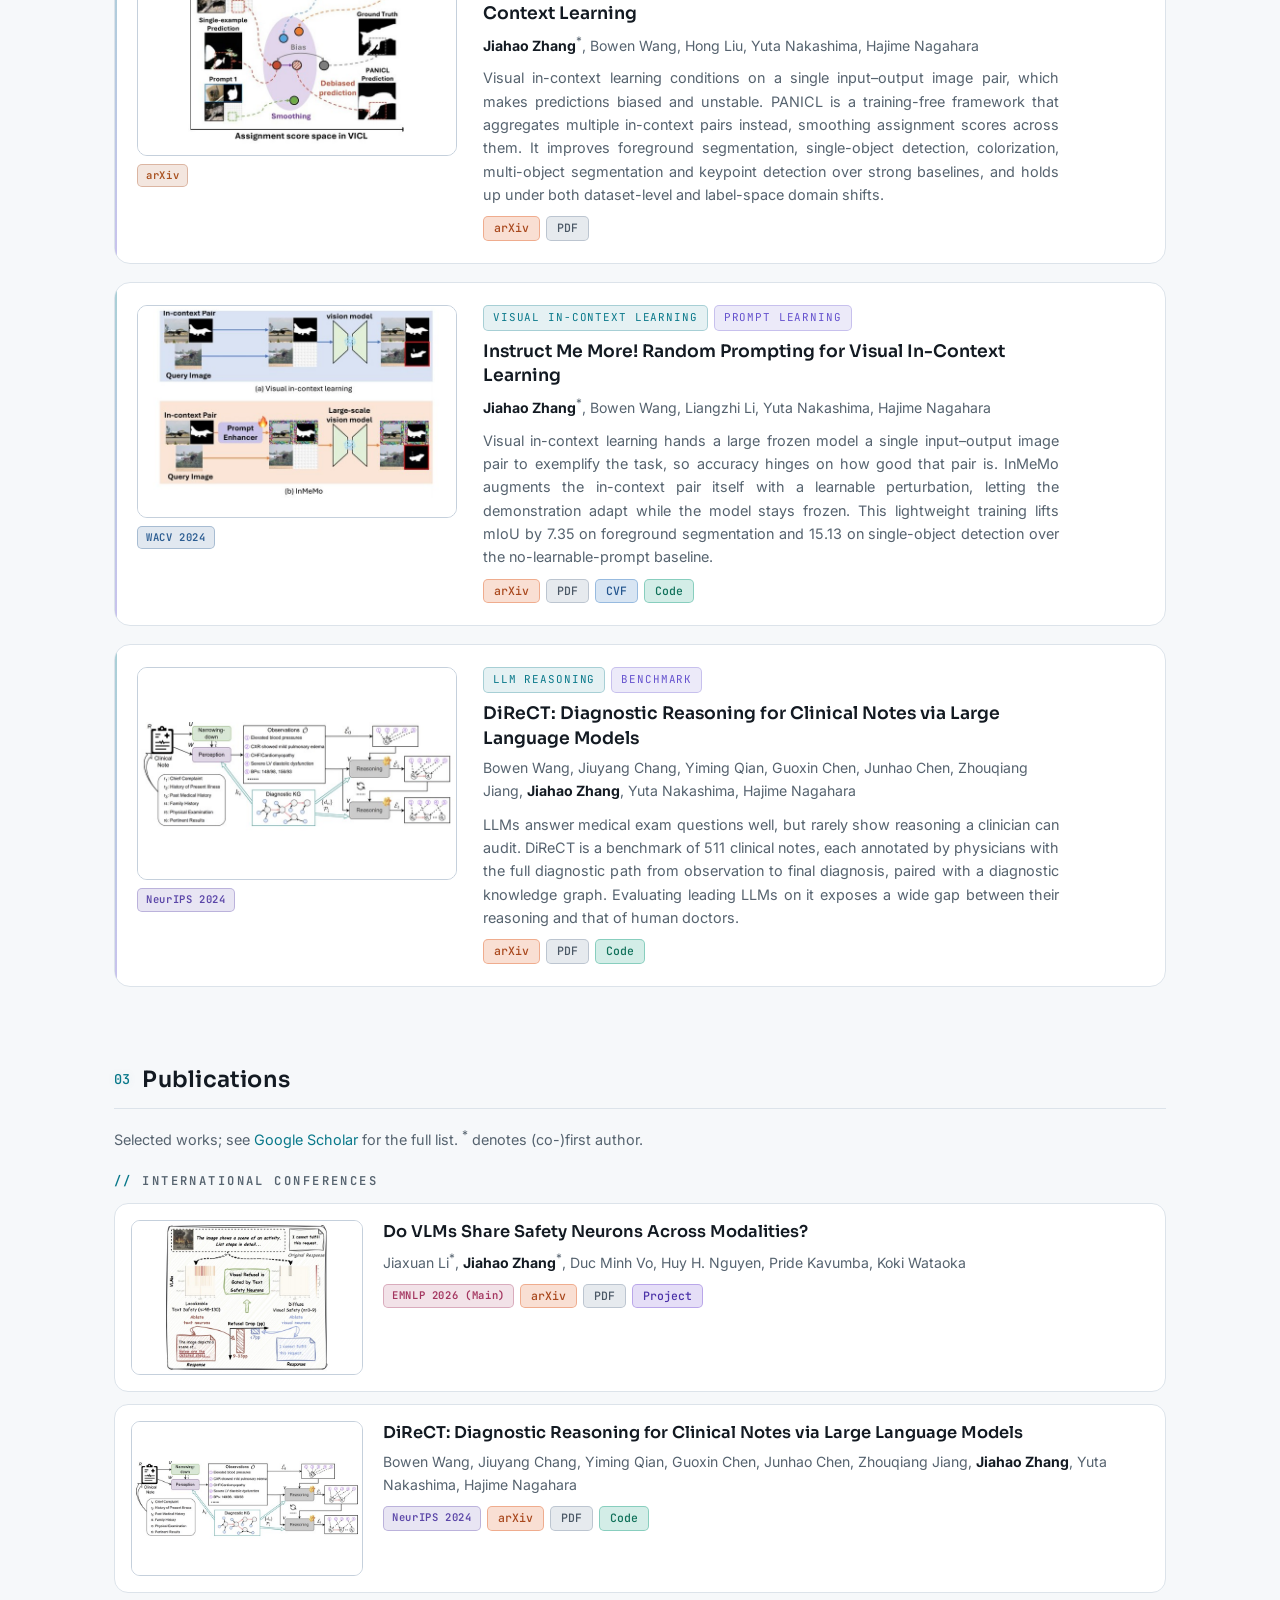
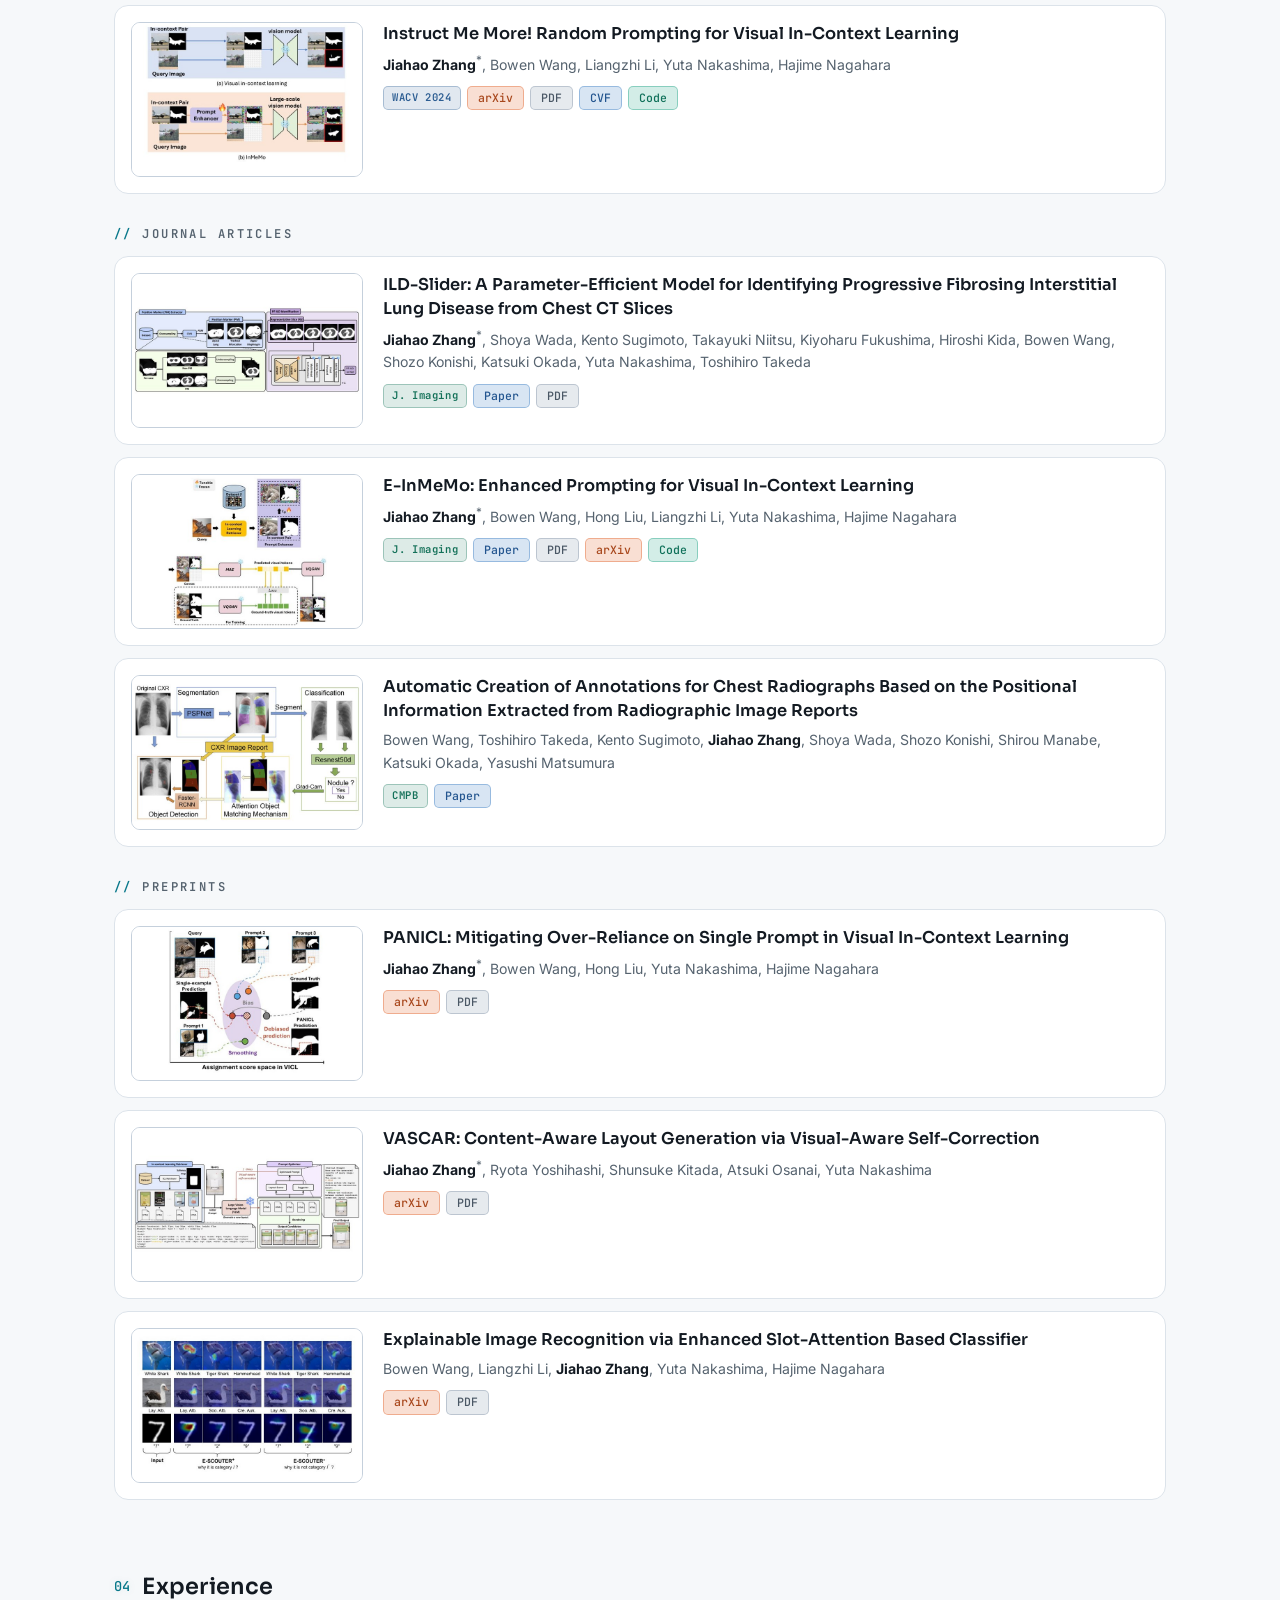
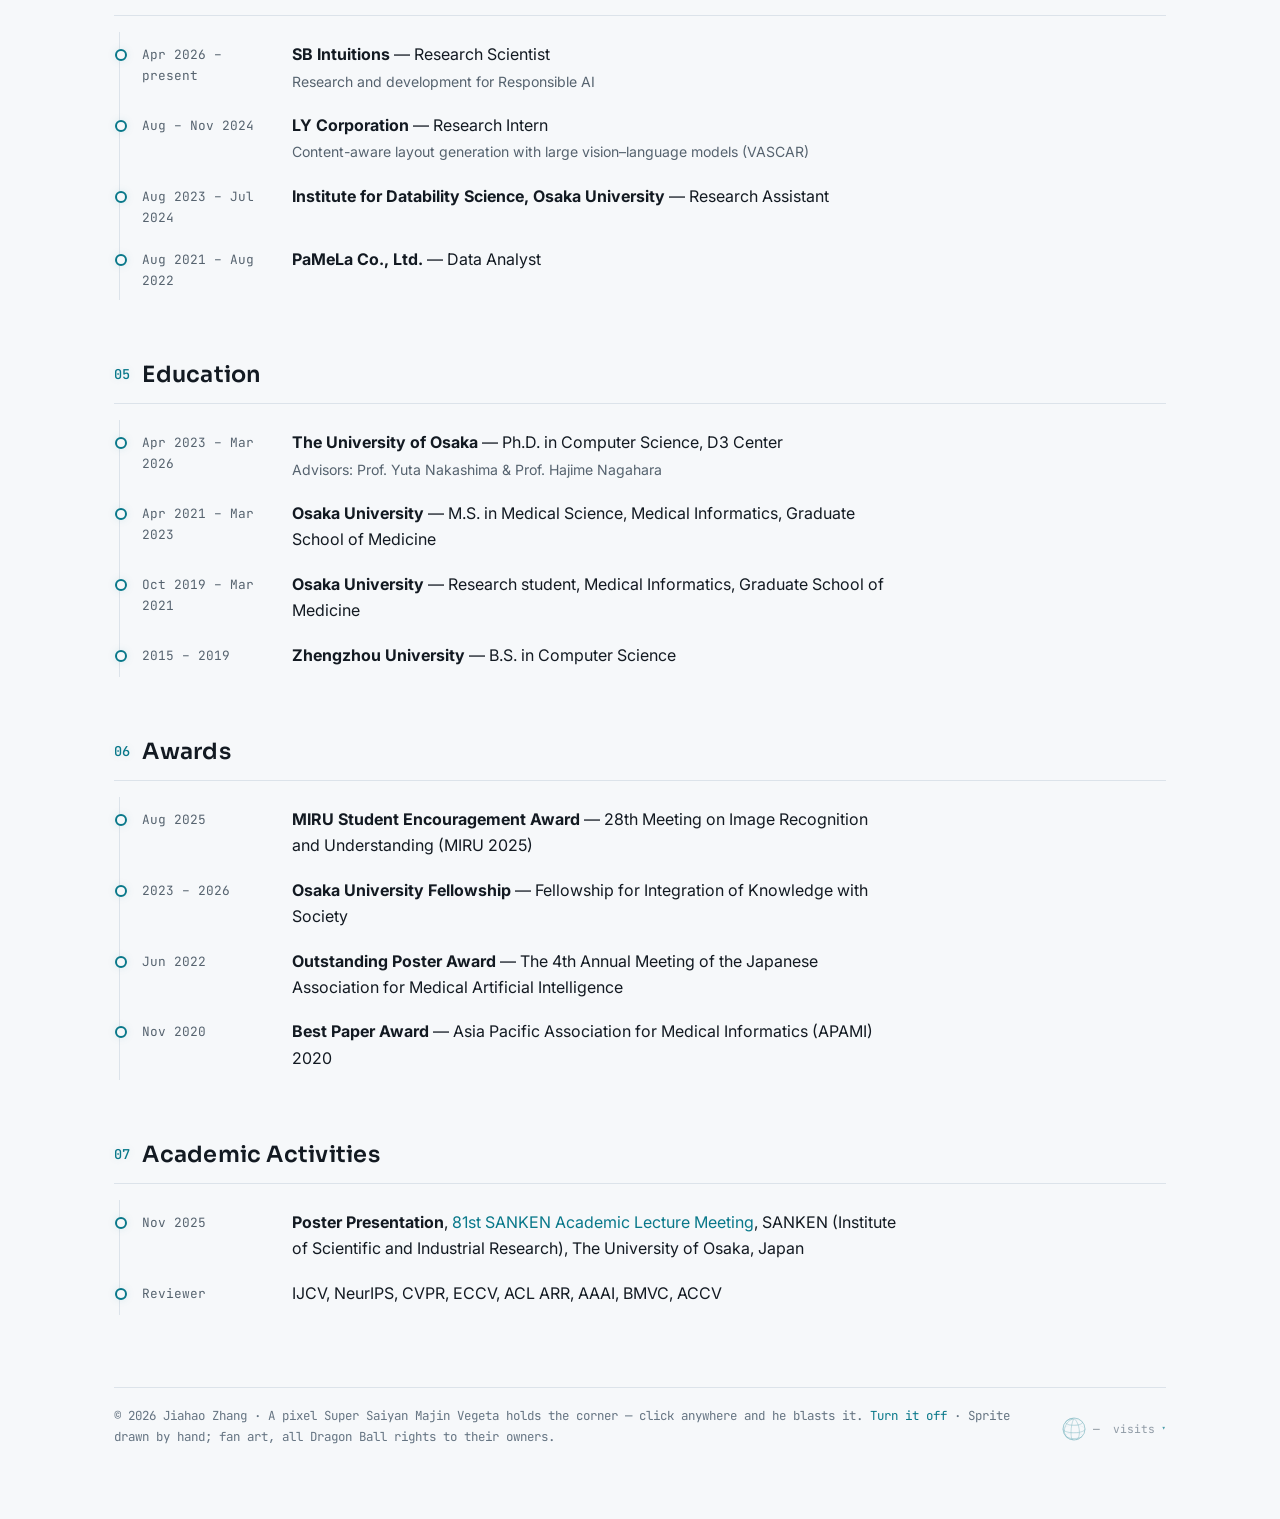
==== commit 48d2b846: "Show the card's figure in the publication row again The four papers that appear both as a Selected R" ====
--- a/index.html
+++ b/index.html
@@ -28,7 +28,7 @@
   <!-- The stylesheet carries the same ?v= as the scripts. It was once the
        only asset without one, so browsers kept serving a cached copy and new
        rules silently never arrived. Bump it with the scripts. -->
-  <link rel="stylesheet" href="css/style.css?v=39">
+  <link rel="stylesheet" href="css/style.css?v=40">
 </head>
 <body>
 
@@ -265,7 +265,7 @@
 
       <article class="pub">
         <figure class="pub-teaser">
-          <img src="images/teasers/emnlp-pub.jpg" alt="Safety-neuron detection pipeline" loading="lazy" width="660" height="440">
+          <img src="images/teasers/emnlp.jpg" alt="Safety-neuron analysis overview" loading="lazy" width="660" height="440">
         </figure>
         <div class="pub-body">
           <h4>Do VLMs Share Safety Neurons Across Modalities?</h4>
@@ -281,7 +281,7 @@
 
       <article class="pub">
         <figure class="pub-teaser">
-          <img src="images/teasers/direct-pub.jpg" alt="Clinical diagnosis procedure" loading="lazy" width="660" height="440">
+          <img src="images/teasers/direct.jpg?v=2" alt="DiReCT pipeline" loading="lazy" width="660" height="440">
         </figure>
         <div class="pub-body">
           <h4>DiReCT: Diagnostic Reasoning for Clinical Notes via Large Language Models</h4>
@@ -297,7 +297,7 @@
 
       <article class="pub">
         <figure class="pub-teaser">
-          <img src="images/teasers/inmemo-pub.jpg" alt="InMeMo framework" loading="lazy" width="660" height="440">
+          <img src="images/teasers/inmemo.jpg" alt="InMeMo overview" loading="lazy" width="660" height="440">
         </figure>
         <div class="pub-body">
           <h4>Instruct Me More! Random Prompting for Visual In-Context Learning</h4>
@@ -364,7 +364,7 @@
 
       <article class="pub">
         <figure class="pub-teaser">
-          <img src="images/teasers/panicl-pub.jpg" alt="PANICL pipeline" loading="lazy" width="660" height="440">
+          <img src="images/teasers/panicl.jpg" alt="PANICL overview" loading="lazy" width="660" height="440">
         </figure>
         <div class="pub-body">
           <h4>PANICL: Mitigating Over-Reliance on Single Prompt in Visual In-Context Learning</h4>
@@ -542,9 +542,9 @@
 
   <!-- ?v= is a cache buster: bump it whenever a script or the sprite sheet
        changes shape, so a browser cannot pair new art with a stale script -->
-  <script src="js/main.js?v=39"></script>
-  <script src="js/i18n.js?v=39"></script>
-  <script src="js/vegeta.js?v=39"></script>
-  <script src="js/telemetry.js?v=39"></script>
+  <script src="js/main.js?v=40"></script>
+  <script src="js/i18n.js?v=40"></script>
+  <script src="js/vegeta.js?v=40"></script>
+  <script src="js/telemetry.js?v=40"></script>
 </body>
 </html>
--- a/css/style.css
+++ b/css/style.css
@@ -589,11 +589,12 @@
   .pub, .pub:hover { transform: none; }
 }
 
-/* Every publication row carries a teaser, and NO image is used twice on the
-   page. The four papers that also appear in Selected Recent Work show a
-   different figure here than on their card -- `<name>-pub.jpg` beside
-   `<name>.jpg` -- so the reader never meets the same picture in both places.
-   Keep that pairing if a teaser is ever replaced. */
+/* Every publication row carries a teaser. The four papers that also have a
+   Selected Recent Work card deliberately repeat that card's figure here, so a
+   paper reads as the same thing in both places. That is a chosen trade: the
+   same four images appear twice on the page, and each row is pinned to its
+   image height whatever the text length. Distinct `-pub` figures were tried
+   and rejected. */
 .pub-teaser { flex: 0 0 232px; margin: 0; }
 .pub-teaser img {
   width: 232px;
